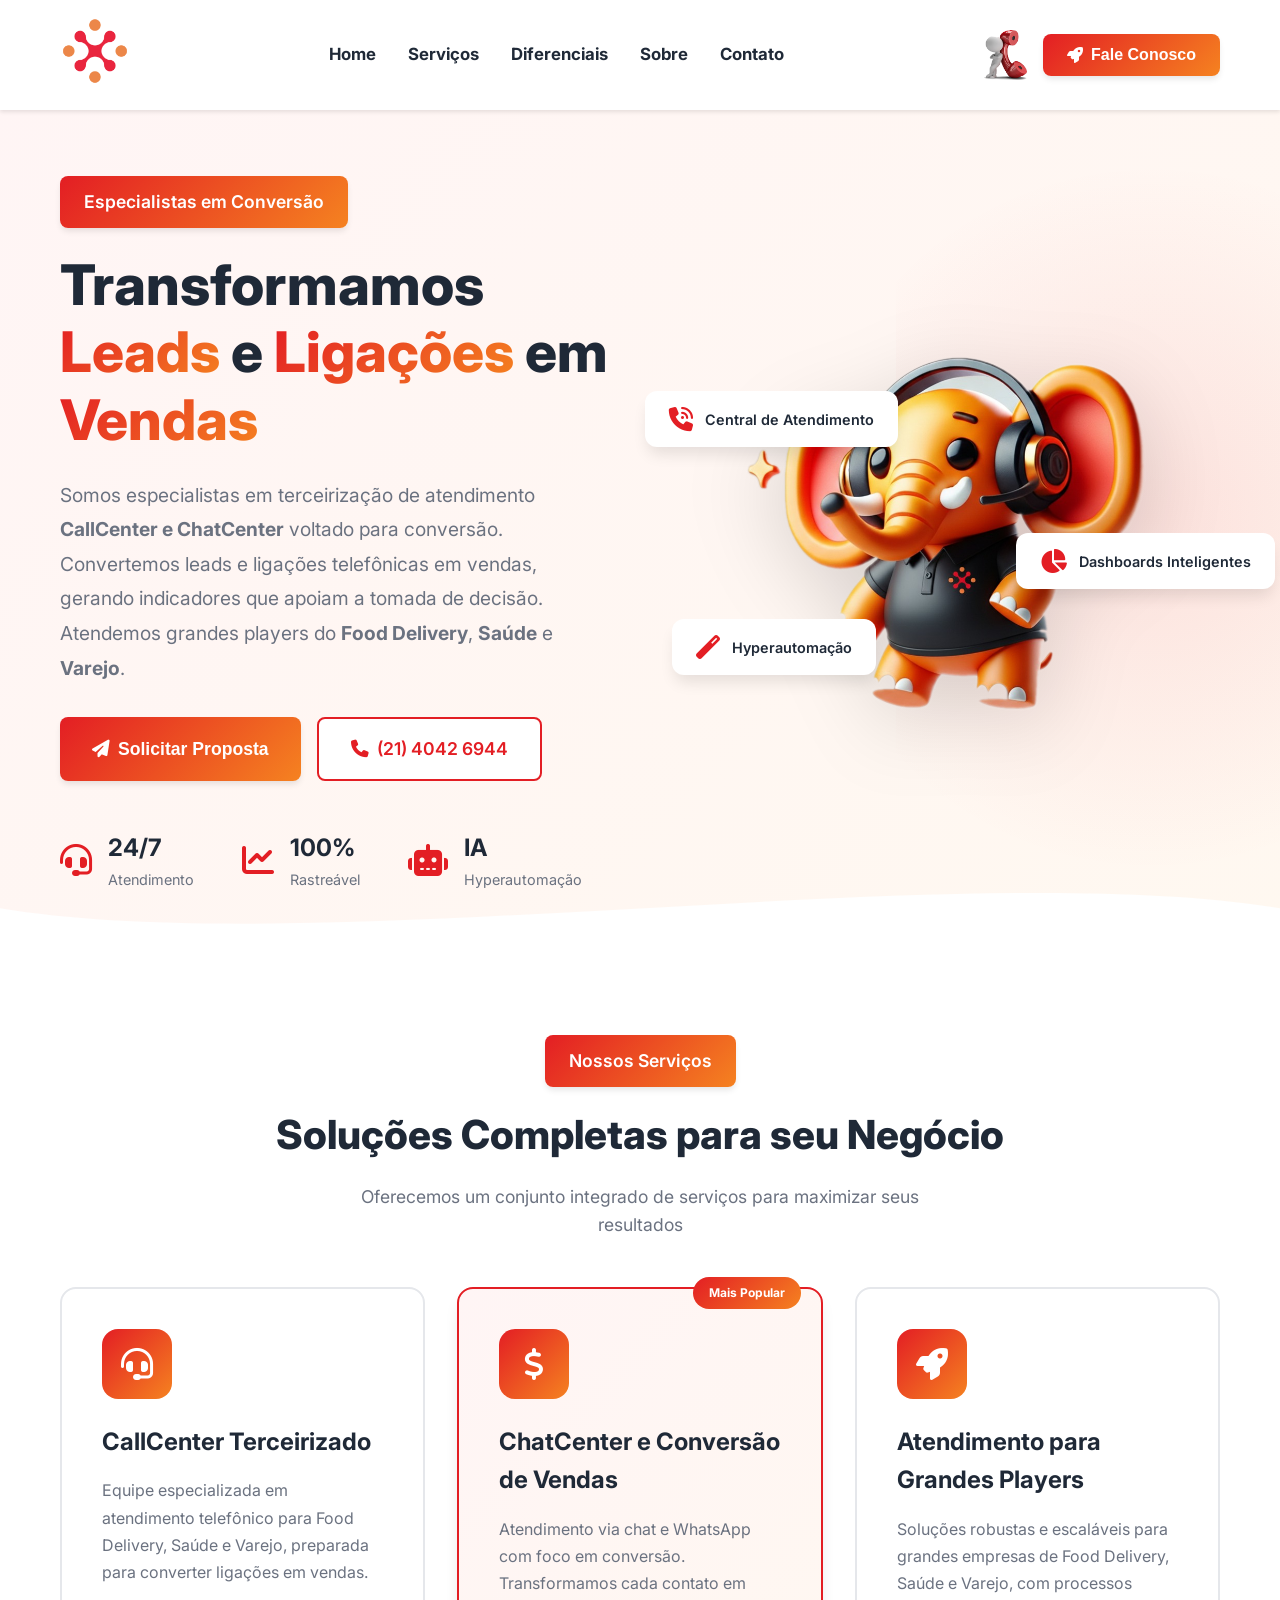
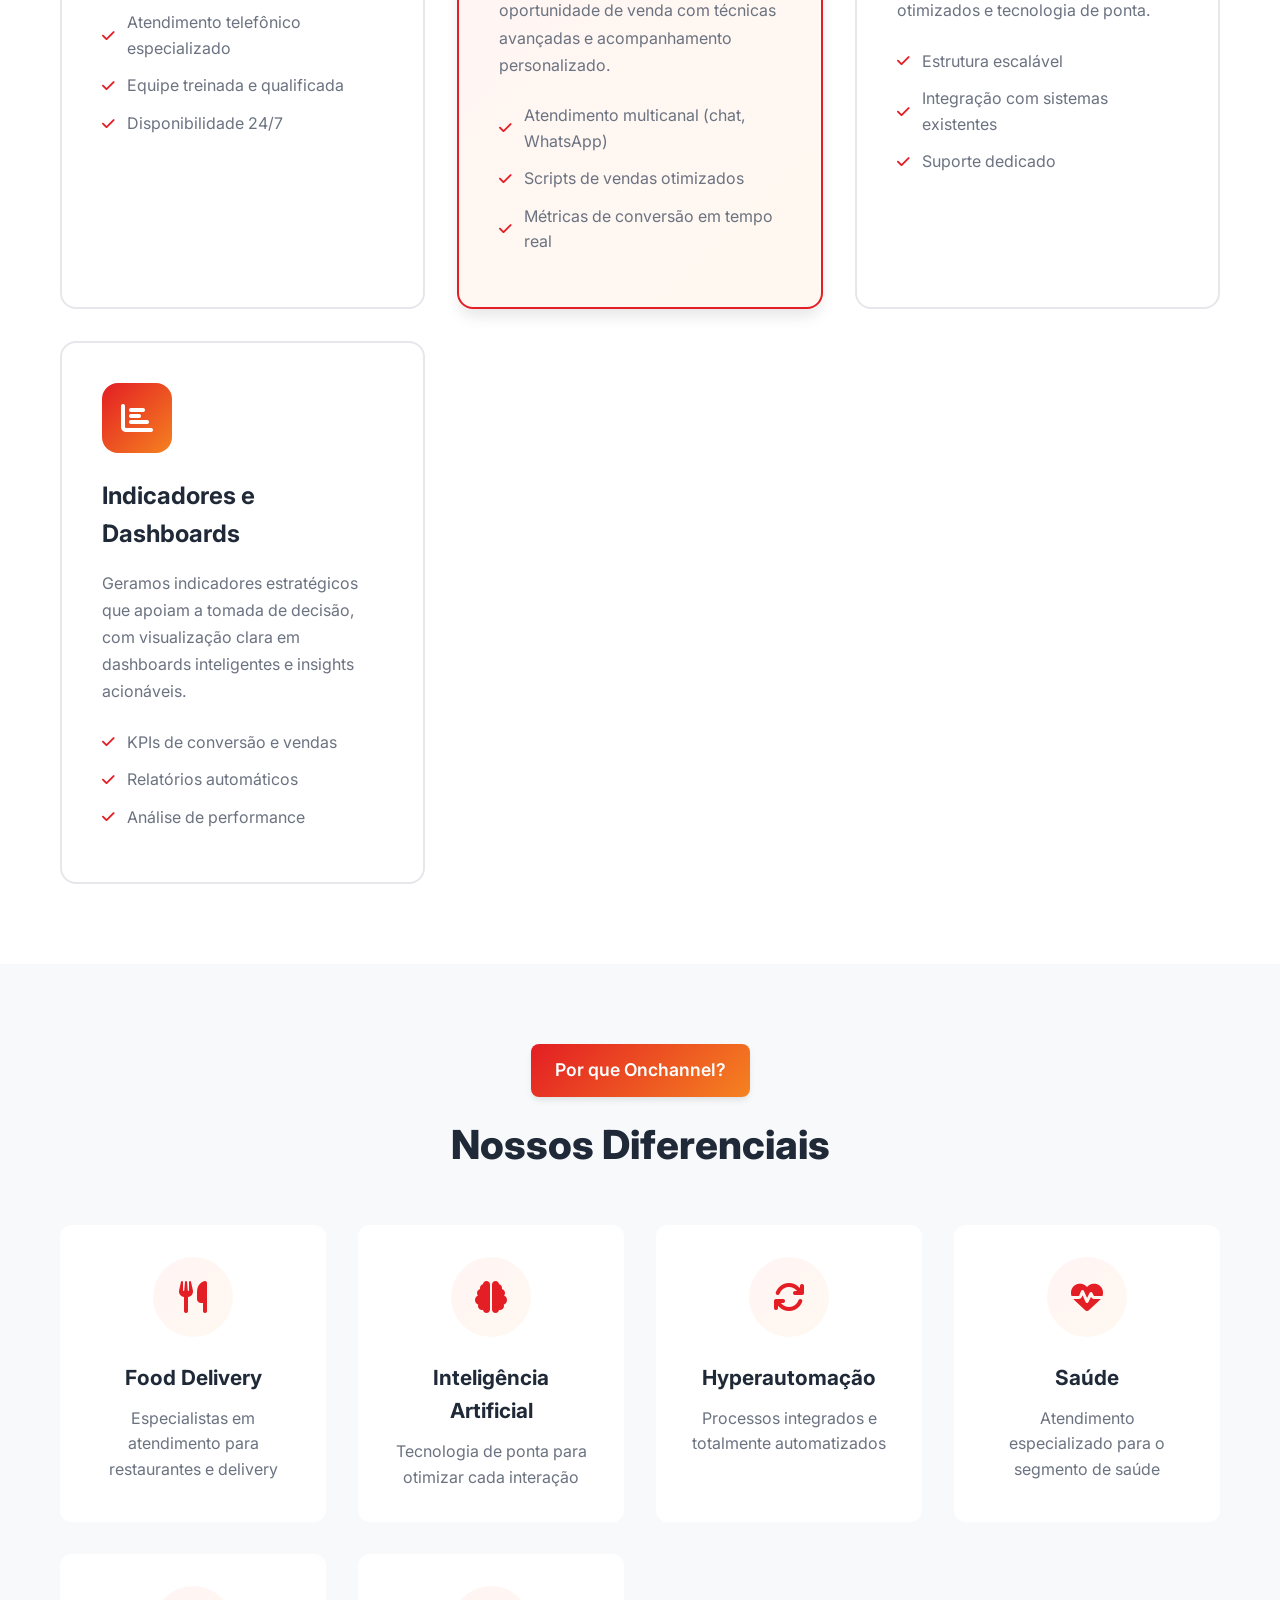
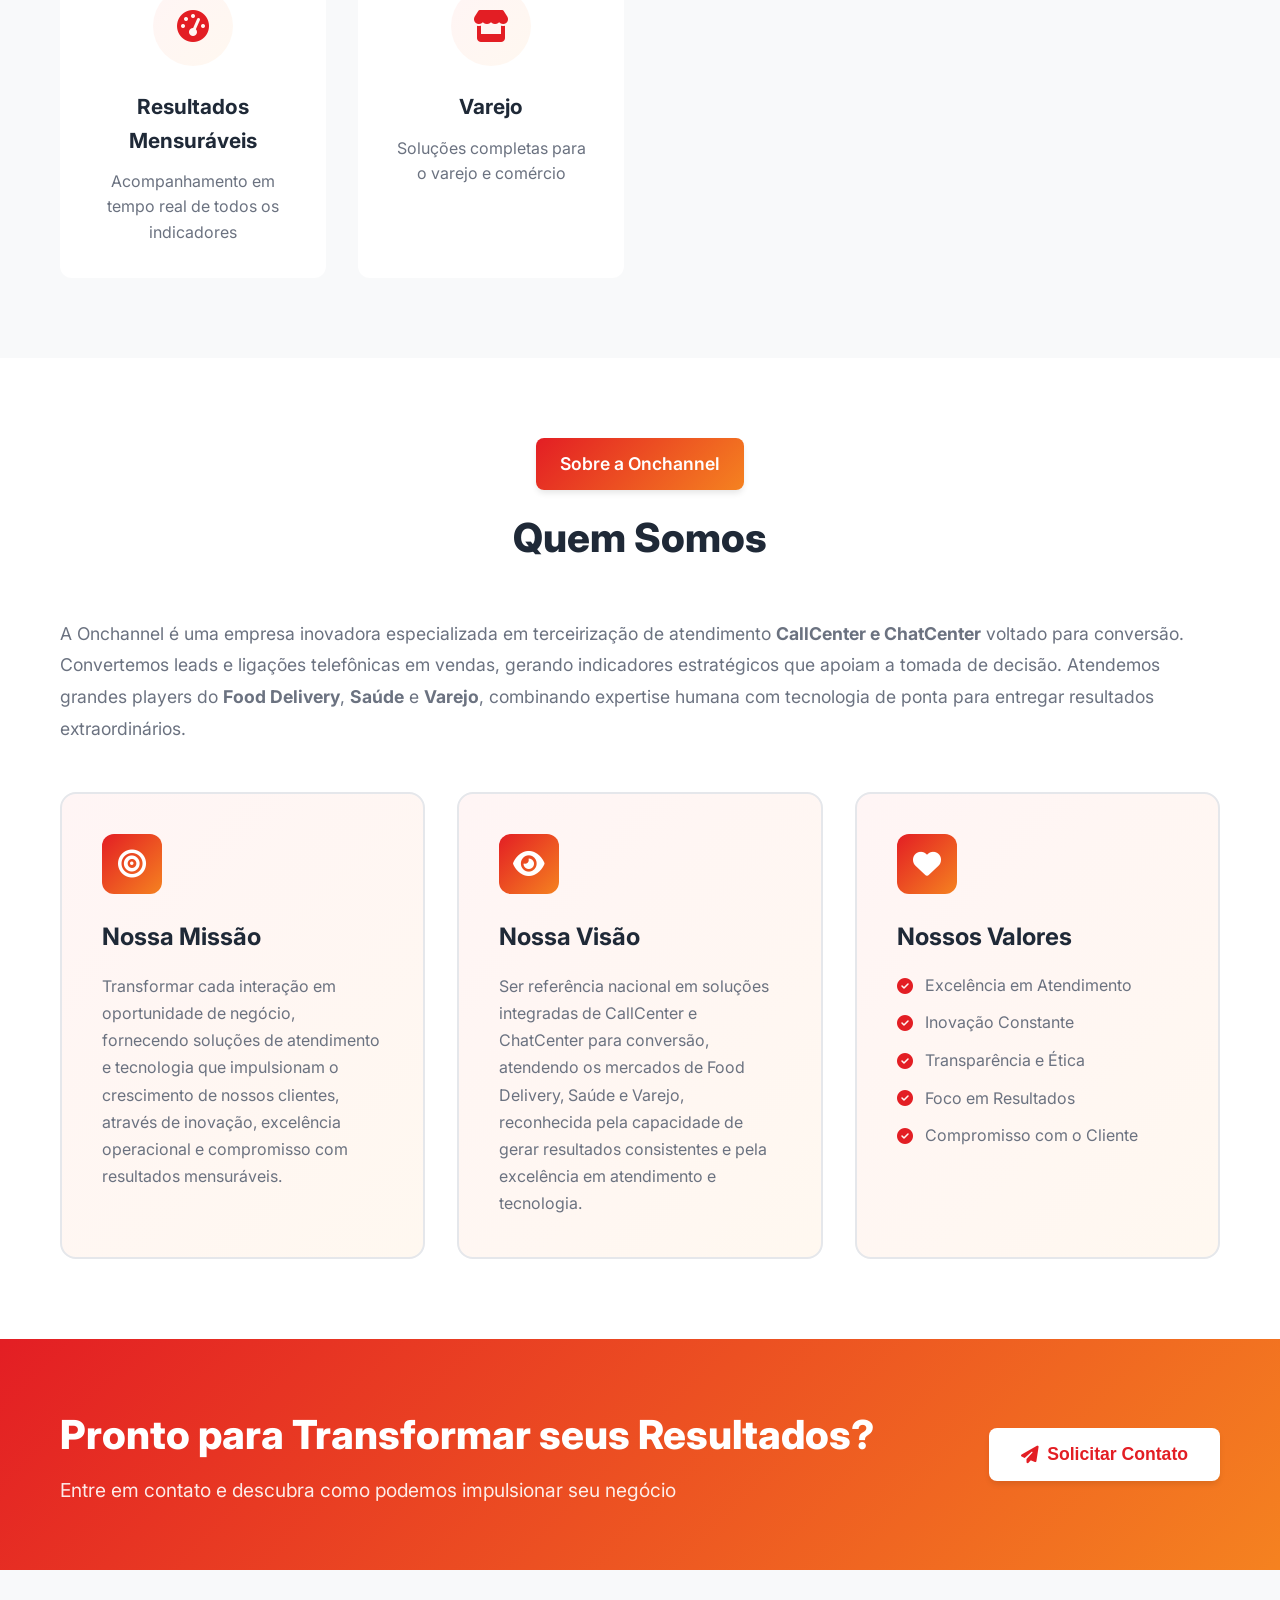
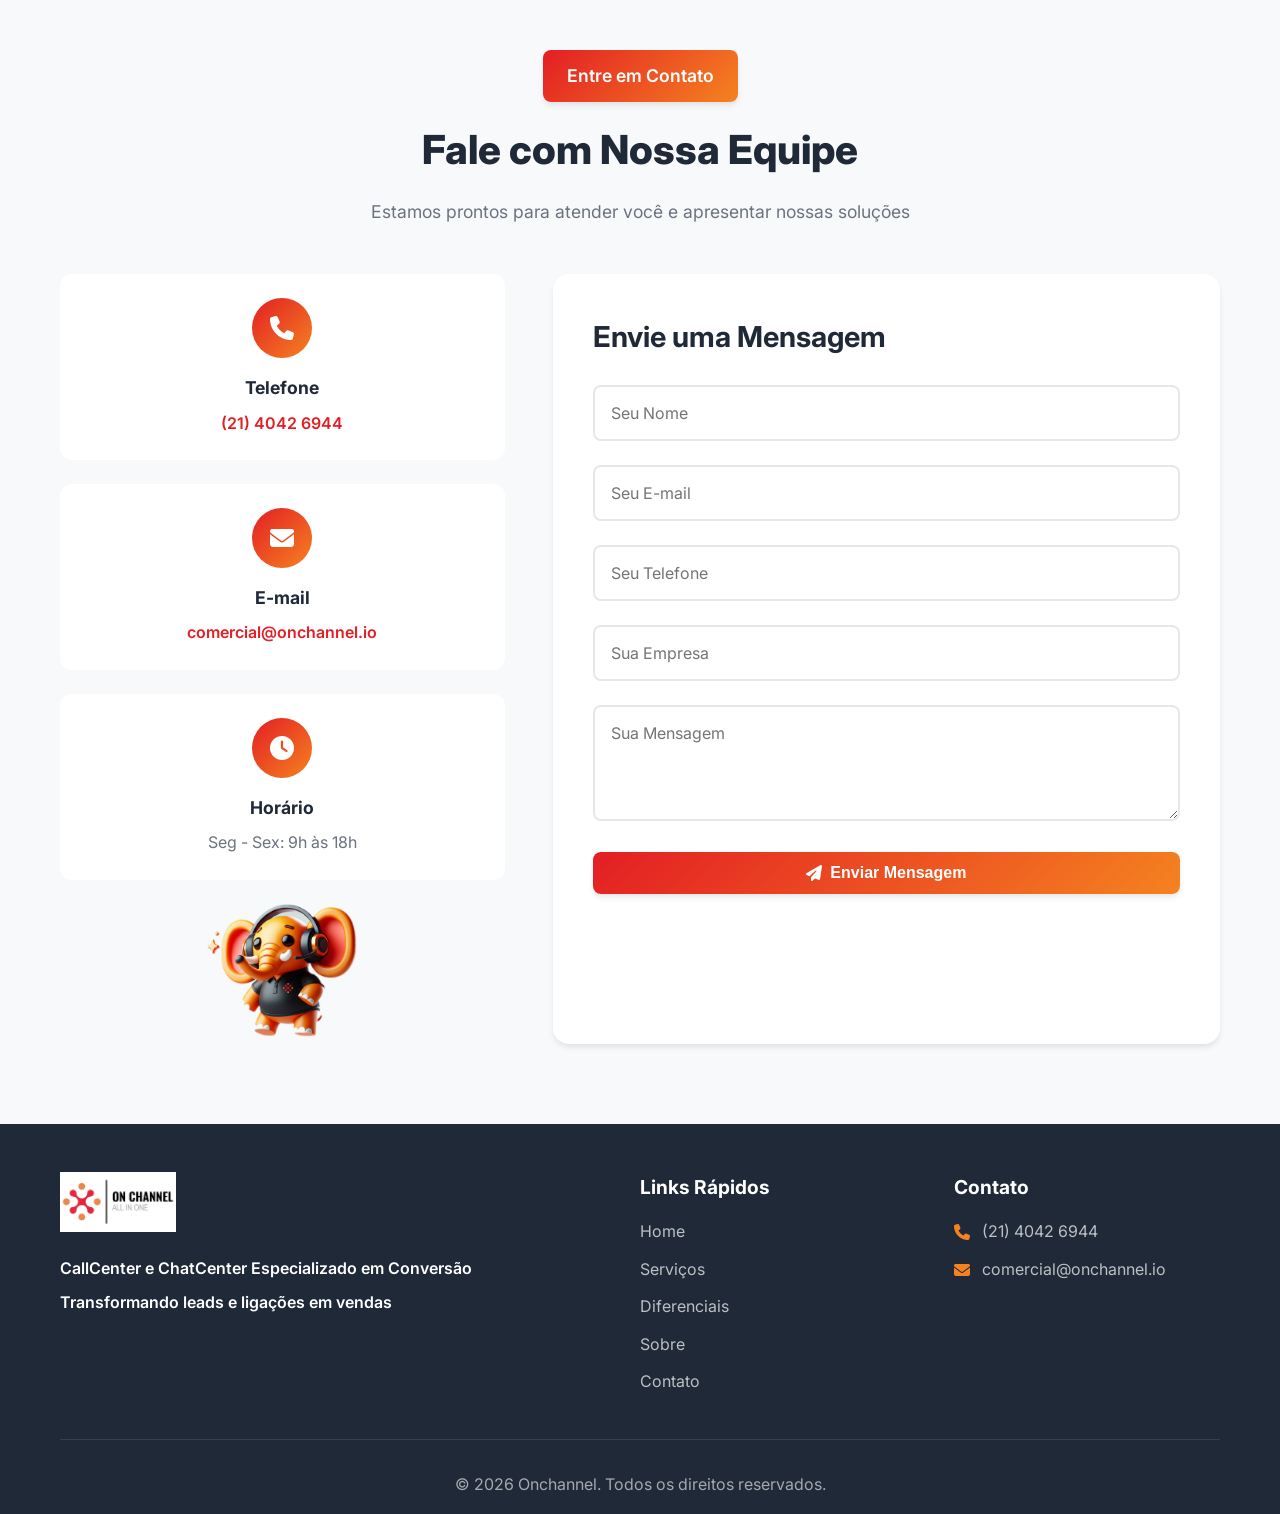
==== index.html @ 9bd3e004 "v2" ====
<!DOCTYPE html>
<html lang="pt-BR">
<head>
    <meta charset="UTF-8">
    <meta name="viewport" content="width=device-width, initial-scale=1.0">
    <meta name="description" content="Onchannel - Especialistas em CallCenter e ChatCenter para Conversão. Atendemos Food Delivery, Saúde e Varejo">
    <title>Onchannel | CallCenter e ChatCenter Especializado em Conversão</title>
    
    <!-- Google Fonts -->
    <link href="https://fonts.googleapis.com/css2?family=Inter:wght@300;400;600;700;800&display=swap" rel="stylesheet">
    
    <!-- Font Awesome -->
    <link rel="stylesheet" href="https://cdn.jsdelivr.net/npm/@fortawesome/fontawesome-free@6.4.0/css/all.min.css">
    
    <!-- CSS -->
    <link rel="stylesheet" href="css/style.css">
</head>
<body>
    <!-- Header -->
    <header class="header">
        <nav class="navbar">
            <div class="container">
                <div class="nav-wrapper">
                    <a href="#" class="logo">
                        <img src="images/logo-novo.png" alt="Onchannel Logo">
                    </a>
                    <ul class="nav-menu">
                        <li><a href="#home">Home</a></li>
                        <li><a href="#servicos">Serviços</a></li>
                        <li><a href="#diferenciais">Diferenciais</a></li>
                        <li><a href="#sobre">Sobre</a></li>
                        <li><a href="#contato">Contato</a></li>
                    </ul>
                    <div class="header-cta-wrapper">
                        <img src="images/telefone-icon.png" alt="Atendimento" class="telefone-icon">
                        <button class="btn-primary cta-btn" id="btnAbrirFormulario">
                            <i class="fas fa-rocket"></i> Fale Conosco
                        </button>
                    </div>
                    <div class="hamburger">
                        <span></span>
                        <span></span>
                        <span></span>
                    </div>
                </div>
            </div>
        </nav>
    </header>

    <!-- Hero Section -->
    <section id="home" class="hero">
        <div class="container">
            <div class="hero-content">
                <div class="hero-text">
                    <span class="badge">Especialistas em Conversão</span>
                    <h1 class="hero-title">
                        Transformamos <span class="highlight">Leads</span> e <span class="highlight">Ligações</span> em <span class="highlight">Vendas</span>
                    </h1>
                    <p class="hero-description">
                        Somos especialistas em terceirização de atendimento <strong>CallCenter e ChatCenter</strong> voltado para conversão. 
                        Convertemos leads e ligações telefônicas em vendas, gerando indicadores que apoiam a tomada de decisão. 
                        Atendemos grandes players do <strong>Food Delivery</strong>, <strong>Saúde</strong> e <strong>Varejo</strong>.
                    </p>
                    <div class="hero-buttons">
                        <button class="btn-primary btn-large" id="btnHeroFormulario">
                            <i class="fas fa-paper-plane"></i> Solicitar Proposta
                        </button>
                        <a href="tel:2140426944" class="btn-secondary btn-large">
                            <i class="fas fa-phone"></i> (21) 4042 6944
                        </a>
                    </div>
                    <div class="hero-stats">
                        <div class="stat-item">
                            <i class="fas fa-headset"></i>
                            <div>
                                <h3>24/7</h3>
                                <p>Atendimento</p>
                            </div>
                        </div>
                        <div class="stat-item">
                            <i class="fas fa-chart-line"></i>
                            <div>
                                <h3>100%</h3>
                                <p>Rastreável</p>
                            </div>
                        </div>
                        <div class="stat-item">
                            <i class="fas fa-robot"></i>
                            <div>
                                <h3>IA</h3>
                                <p>Hyperautomação</p>
                            </div>
                        </div>
                    </div>
                </div>
                <div class="hero-image">
                    <img src="images/mascote.png" alt="Mascote Onchannel" class="mascote">
                    <div class="float-card card-1">
                        <i class="fas fa-phone-volume"></i>
                        <p>Central de Atendimento</p>
                    </div>
                    <div class="float-card card-2">
                        <i class="fas fa-chart-pie"></i>
                        <p>Dashboards Inteligentes</p>
                    </div>
                    <div class="float-card card-3">
                        <i class="fas fa-magic"></i>
                        <p>Hyperautomação</p>
                    </div>
                </div>
            </div>
        </div>
        <div class="hero-wave"></div>
    </section>

    <!-- Serviços -->
    <section id="servicos" class="servicos">
        <div class="container">
            <div class="section-header">
                <span class="section-badge">Nossos Serviços</span>
                <h2 class="section-title">Soluções Completas para seu Negócio</h2>
                <p class="section-description">
                    Oferecemos um conjunto integrado de serviços para maximizar seus resultados
                </p>
            </div>
            <div class="servicos-grid">
                <div class="servico-card">
                    <div class="servico-icon">
                        <i class="fas fa-headset"></i>
                    </div>
                    <h3>CallCenter Terceirizado</h3>
                    <p>
                        Equipe especializada em atendimento telefônico para Food Delivery, Saúde e Varejo, 
                        preparada para converter ligações em vendas.
                    </p>
                    <ul class="servico-features">
                        <li><i class="fas fa-check"></i> Atendimento telefônico especializado</li>
                        <li><i class="fas fa-check"></i> Equipe treinada e qualificada</li>
                        <li><i class="fas fa-check"></i> Disponibilidade 24/7</li>
                    </ul>
                </div>

                <div class="servico-card featured">
                    <div class="featured-badge">Mais Popular</div>
                    <div class="servico-icon">
                        <i class="fas fa-dollar-sign"></i>
                    </div>
                    <h3>ChatCenter e Conversão de Vendas</h3>
                    <p>
                        Atendimento via chat e WhatsApp com foco em conversão. Transformamos cada contato 
                        em oportunidade de venda com técnicas avançadas e acompanhamento personalizado.
                    </p>
                    <ul class="servico-features">
                        <li><i class="fas fa-check"></i> Atendimento multicanal (chat, WhatsApp)</li>
                        <li><i class="fas fa-check"></i> Scripts de vendas otimizados</li>
                        <li><i class="fas fa-check"></i> Métricas de conversão em tempo real</li>
                    </ul>
                </div>

                <div class="servico-card">
                    <div class="servico-icon">
                        <i class="fas fa-rocket"></i>
                    </div>
                    <h3>Atendimento para Grandes Players</h3>
                    <p>
                        Soluções robustas e escaláveis para grandes empresas de Food Delivery, Saúde 
                        e Varejo, com processos otimizados e tecnologia de ponta.
                    </p>
                    <ul class="servico-features">
                        <li><i class="fas fa-check"></i> Estrutura escalável</li>
                        <li><i class="fas fa-check"></i> Integração com sistemas existentes</li>
                        <li><i class="fas fa-check"></i> Suporte dedicado</li>
                    </ul>
                </div>

                <div class="servico-card">
                    <div class="servico-icon">
                        <i class="fas fa-chart-bar"></i>
                    </div>
                    <h3>Indicadores e Dashboards</h3>
                    <p>
                        Geramos indicadores estratégicos que apoiam a tomada de decisão, com 
                        visualização clara em dashboards inteligentes e insights acionáveis.
                    </p>
                    <ul class="servico-features">
                        <li><i class="fas fa-check"></i> KPIs de conversão e vendas</li>
                        <li><i class="fas fa-check"></i> Relatórios automáticos</li>
                        <li><i class="fas fa-check"></i> Análise de performance</li>
                    </ul>
                </div>
            </div>
        </div>
    </section>

    <!-- Diferenciais -->
    <section id="diferenciais" class="diferenciais">
        <div class="container">
            <div class="section-header">
                <span class="section-badge">Por que Onchannel?</span>
                <h2 class="section-title">Nossos Diferenciais</h2>
            </div>
            <div class="diferenciais-grid">
                <div class="diferencial-item">
                    <div class="diferencial-icon">
                        <i class="fas fa-utensils"></i>
                    </div>
                    <h3>Food Delivery</h3>
                    <p>Especialistas em atendimento para restaurantes e delivery</p>
                </div>
                <div class="diferencial-item">
                    <div class="diferencial-icon">
                        <i class="fas fa-brain"></i>
                    </div>
                    <h3>Inteligência Artificial</h3>
                    <p>Tecnologia de ponta para otimizar cada interação</p>
                </div>
                <div class="diferencial-item">
                    <div class="diferencial-icon">
                        <i class="fas fa-sync"></i>
                    </div>
                    <h3>Hyperautomação</h3>
                    <p>Processos integrados e totalmente automatizados</p>
                </div>
                <div class="diferencial-item">
                    <div class="diferencial-icon">
                        <i class="fas fa-heartbeat"></i>
                    </div>
                    <h3>Saúde</h3>
                    <p>Atendimento especializado para o segmento de saúde</p>
                </div>
                <div class="diferencial-item">
                    <div class="diferencial-icon">
                        <i class="fas fa-tachometer-alt"></i>
                    </div>
                    <h3>Resultados Mensuráveis</h3>
                    <p>Acompanhamento em tempo real de todos os indicadores</p>
                </div>
                <div class="diferencial-item">
                    <div class="diferencial-icon">
                        <i class="fas fa-store"></i>
                    </div>
                    <h3>Varejo</h3>
                    <p>Soluções completas para o varejo e comércio</p>
                </div>
            </div>
        </div>
    </section>

    <!-- Sobre - Missão e Visão -->
    <section id="sobre" class="sobre">
        <div class="container">
            <div class="sobre-content">
                <div class="sobre-text">
                    <div class="section-header">
                        <span class="section-badge">Sobre a Onchannel</span>
                        <h2 class="section-title">Quem Somos</h2>
                    </div>
                    <p class="sobre-description">
                        A Onchannel é uma empresa inovadora especializada em terceirização de atendimento 
                        <strong>CallCenter e ChatCenter</strong> voltado para conversão. Convertemos leads e 
                        ligações telefônicas em vendas, gerando indicadores estratégicos que apoiam a tomada 
                        de decisão. Atendemos grandes players do <strong>Food Delivery</strong>, <strong>Saúde</strong> 
                        e <strong>Varejo</strong>, combinando expertise humana com tecnologia de ponta para entregar 
                        resultados extraordinários.
                    </p>
                    
                    <div class="missao-visao">
                        <div class="mv-card">
                            <div class="mv-icon">
                                <i class="fas fa-bullseye"></i>
                            </div>
                            <h3>Nossa Missão</h3>
                            <p>
                                Transformar cada interação em oportunidade de negócio, fornecendo soluções 
                                de atendimento e tecnologia que impulsionam o crescimento de nossos clientes, 
                                através de inovação, excelência operacional e compromisso com resultados 
                                mensuráveis.
                            </p>
                        </div>
                        
                        <div class="mv-card">
                            <div class="mv-icon">
                                <i class="fas fa-eye"></i>
                            </div>
                            <h3>Nossa Visão</h3>
                            <p>
                                Ser referência nacional em soluções integradas de CallCenter e ChatCenter para 
                                conversão, atendendo os mercados de Food Delivery, Saúde e Varejo, reconhecida 
                                pela capacidade de gerar resultados consistentes e pela excelência em atendimento 
                                e tecnologia.
                            </p>
                        </div>
                        
                        <div class="mv-card">
                            <div class="mv-icon">
                                <i class="fas fa-heart"></i>
                            </div>
                            <h3>Nossos Valores</h3>
                            <ul class="valores-list">
                                <li><i class="fas fa-check-circle"></i> Excelência em Atendimento</li>
                                <li><i class="fas fa-check-circle"></i> Inovação Constante</li>
                                <li><i class="fas fa-check-circle"></i> Transparência e Ética</li>
                                <li><i class="fas fa-check-circle"></i> Foco em Resultados</li>
                                <li><i class="fas fa-check-circle"></i> Compromisso com o Cliente</li>
                            </ul>
                        </div>
                    </div>
                </div>
            </div>
        </div>
    </section>

    <!-- CTA Section -->
    <section class="cta-section">
        <div class="container">
            <div class="cta-content">
                <div class="cta-text">
                    <h2>Pronto para Transformar seus Resultados?</h2>
                    <p>Entre em contato e descubra como podemos impulsionar seu negócio</p>
                </div>
                <button class="btn-primary btn-large" id="btnCtaFormulario">
                    <i class="fas fa-paper-plane"></i> Solicitar Contato
                </button>
            </div>
        </div>
    </section>

    <!-- Contato -->
    <section id="contato" class="contato">
        <div class="container">
            <div class="section-header">
                <span class="section-badge">Entre em Contato</span>
                <h2 class="section-title">Fale com Nossa Equipe</h2>
                <p class="section-description">
                    Estamos prontos para atender você e apresentar nossas soluções
                </p>
            </div>
            <div class="contato-grid">
                <div class="contato-info">
                    <div class="contato-card">
                        <div class="contato-icon">
                            <i class="fas fa-phone"></i>
                        </div>
                        <h3>Telefone</h3>
                        <a href="tel:2140426944">(21) 4042 6944</a>
                    </div>
                    
                    <div class="contato-card">
                        <div class="contato-icon">
                            <i class="fas fa-envelope"></i>
                        </div>
                        <h3>E-mail</h3>
                        <a href="mailto:comercial@onchannel.io">comercial@onchannel.io</a>
                    </div>
                    
                    <div class="contato-card">
                        <div class="contato-icon">
                            <i class="fas fa-clock"></i>
                        </div>
                        <h3>Horário</h3>
                        <p>Seg - Sex: 9h às 18h</p>
                    </div>
                    
                    <div class="mascote-contato">
                        <img src="images/mascote.png" alt="Mascote Onchannel">
                    </div>
                </div>
                
                <div class="contato-form-wrapper">
                    <h3>Envie uma Mensagem</h3>
                    <form class="contato-form" id="contatoForm">
                        <div class="form-group">
                            <input type="text" name="nome" placeholder="Seu Nome" required>
                        </div>
                        <div class="form-group">
                            <input type="email" name="email" placeholder="Seu E-mail" required>
                        </div>
                        <div class="form-group">
                            <input type="tel" name="telefone" placeholder="Seu Telefone" required>
                        </div>
                        <div class="form-group">
                            <input type="text" name="empresa" placeholder="Sua Empresa">
                        </div>
                        <div class="form-group">
                            <textarea name="mensagem" placeholder="Sua Mensagem" rows="4" required></textarea>
                        </div>
                        <button type="submit" class="btn-primary btn-block">
                            <i class="fas fa-paper-plane"></i> Enviar Mensagem
                        </button>
                    </form>
                </div>
            </div>
        </div>
    </section>

    <!-- Footer -->
    <footer class="footer">
        <div class="container">
            <div class="footer-content">
                <div class="footer-logo">
                    <img src="images/logo-footer.png" alt="Onchannel Logo">
                    <p class="footer-slogan">CallCenter e ChatCenter Especializado em Conversão</p>
                    <p class="footer-slogan">Transformando leads e ligações em vendas</p>
                </div>
                <div class="footer-links">
                    <h4>Links Rápidos</h4>
                    <ul>
                        <li><a href="#home">Home</a></li>
                        <li><a href="#servicos">Serviços</a></li>
                        <li><a href="#diferenciais">Diferenciais</a></li>
                        <li><a href="#sobre">Sobre</a></li>
                        <li><a href="#contato">Contato</a></li>
                    </ul>
                </div>
                <div class="footer-contato">
                    <h4>Contato</h4>
                    <ul>
                        <li><i class="fas fa-phone"></i> (21) 4042 6944</li>
                        <li><i class="fas fa-envelope"></i> comercial@onchannel.io</li>
                    </ul>
                </div>
            </div>
            <div class="footer-bottom">
                <p>&copy; 2026 Onchannel. Todos os direitos reservados.</p>
            </div>
        </div>
    </footer>

    <!-- Modal Formulário Pop-up -->
    <div class="modal-overlay" id="modalFormulario">
        <div class="modal-content">
            <button class="modal-close" id="btnFecharModal">
                <i class="fas fa-times"></i>
            </button>
            <div class="modal-header">
                <img src="images/mascote.png" alt="Mascote Onchannel" class="modal-mascote">
                <h2>Vamos Conversar?</h2>
                <p>Preencha o formulário e nossa equipe entrará em contato em breve!</p>
            </div>
            <form class="modal-form" id="modalFormSubmit">
                <div class="form-group">
                    <input type="text" name="nome" placeholder="Seu Nome *" required>
                </div>
                <div class="form-group">
                    <input type="email" name="email" placeholder="Seu E-mail *" required>
                </div>
                <div class="form-group">
                    <input type="tel" name="telefone" placeholder="Seu Telefone *" required>
                </div>
                <div class="form-group">
                    <input type="text" name="empresa" placeholder="Nome da Empresa">
                </div>
                <div class="form-group">
                    <select name="interesse" required>
                        <option value="">Selecione seu interesse *</option>
                        <option value="Central de Atendimento">Central de Atendimento</option>
                        <option value="Conversão de Vendas">Conversão de Vendas</option>
                        <option value="Desenvolvimento de Aplicações">Desenvolvimento de Aplicações</option>
                        <option value="Dashboards Inteligentes">Dashboards Inteligentes</option>
                        <option value="Outros">Outros</option>
                    </select>
                </div>
                <div class="form-group">
                    <textarea name="mensagem" placeholder="Conte-nos mais sobre sua necessidade" rows="3"></textarea>
                </div>
                <button type="submit" class="btn-primary btn-block btn-large">
                    <i class="fas fa-paper-plane"></i> Enviar Solicitação
                </button>
            </form>
        </div>
    </div>

    <!-- JavaScript -->
    <script src="js/main.js"></script>
    
    <!-- Chatwoot Chat ao Vivo -->
    <script>
      window.chatwootSettings = {"position":"right","type":"standard","launcherTitle":""};
      (function(d,t) {
        var BASE_URL="https://onchat.tangerinefood.com.br";
        var g=d.createElement(t),s=d.getElementsByTagName(t)[0];
        g.src=BASE_URL+"/packs/js/sdk.js";
        g.async = true;
        s.parentNode.insertBefore(g,s);
        g.onload=function(){
          window.chatwootSDK.run({
            websiteToken: 'ifGyc49Z1Ha3pQj2d4Zcojuq',
            baseUrl: BASE_URL
          })
        }
      })(document,"script");
    </script>
</body>
</html>
---- css/style.css ----
/* ===================================
   RESET E VARIÁVEIS
   =================================== */
* {
    margin: 0;
    padding: 0;
    box-sizing: border-box;
}

:root {
    /* Cores baseadas no logo */
    --primary-color: #E31E24;
    --primary-dark: #B91821;
    --primary-light: #FF3940;
    --secondary-color: #F58220;
    --secondary-dark: #D66E1A;
    --secondary-light: #FFA04D;
    
    /* Cores neutras */
    --white: #FFFFFF;
    --bg-light: #F8F9FA;
    --bg-gray: #F3F4F6;
    --text-dark: #1F2937;
    --text-gray: #6B7280;
    --text-light: #9CA3AF;
    --border-color: #E5E7EB;
    
    /* Sombras */
    --shadow-sm: 0 1px 2px 0 rgba(0, 0, 0, 0.05);
    --shadow-md: 0 4px 6px -1px rgba(0, 0, 0, 0.1);
    --shadow-lg: 0 10px 15px -3px rgba(0, 0, 0, 0.1);
    --shadow-xl: 0 20px 25px -5px rgba(0, 0, 0, 0.1);
    
    /* Transições */
    --transition: all 0.3s ease;
    
    /* Fonte */
    --font-primary: 'Inter', sans-serif;
}

body {
    font-family: var(--font-primary);
    color: var(--text-dark);
    line-height: 1.6;
    overflow-x: hidden;
}

.container {
    max-width: 1200px;
    margin: 0 auto;
    padding: 0 20px;
}

/* ===================================
   HEADER E NAVEGAÇÃO
   =================================== */
.header {
    position: fixed;
    top: 0;
    left: 0;
    right: 0;
    background: var(--white);
    box-shadow: var(--shadow-md);
    z-index: 1000;
    transition: var(--transition);
}

.navbar {
    padding: 1rem 0;
}

.nav-wrapper {
    display: flex;
    justify-content: space-between;
    align-items: center;
    gap: 2rem;
}

.logo img {
    height: 70px;
    width: auto;
    transition: var(--transition);
}

.logo img:hover {
    transform: scale(1.05);
}

.nav-menu {
    display: flex;
    list-style: none;
    gap: 2rem;
    align-items: center;
}

.nav-menu a {
    text-decoration: none;
    color: var(--text-dark);
    font-weight: 700;
    font-size: 1.05rem;
    transition: var(--transition);
    position: relative;
}

.nav-menu a::after {
    content: '';
    position: absolute;
    bottom: -5px;
    left: 0;
    width: 0;
    height: 2px;
    background: var(--primary-color);
    transition: var(--transition);
}

.nav-menu a:hover {
    color: var(--primary-color);
}

.nav-menu a:hover::after {
    width: 100%;
}

.header-cta-wrapper {
    display: flex;
    align-items: center;
    gap: 1rem;
}

.telefone-icon {
    height: 50px;
    width: auto;
    animation: float 3s ease-in-out infinite;
}

.hamburger {
    display: none;
    flex-direction: column;
    cursor: pointer;
    gap: 4px;
}

.hamburger span {
    width: 25px;
    height: 3px;
    background: var(--primary-color);
    border-radius: 2px;
    transition: var(--transition);
}

/* ===================================
   BOTÕES
   =================================== */
.btn-primary,
.btn-secondary {
    padding: 0.75rem 1.5rem;
    border: none;
    border-radius: 8px;
    font-weight: 600;
    font-size: 1rem;
    cursor: pointer;
    transition: var(--transition);
    display: inline-flex;
    align-items: center;
    gap: 0.5rem;
    text-decoration: none;
}

.btn-primary {
    background: linear-gradient(135deg, var(--primary-color) 0%, var(--secondary-color) 100%);
    color: var(--white);
    box-shadow: var(--shadow-md);
}

.btn-primary:hover {
    transform: translateY(-2px);
    box-shadow: var(--shadow-lg);
}

.btn-secondary {
    background: var(--white);
    color: var(--primary-color);
    border: 2px solid var(--primary-color);
}

.btn-secondary:hover {
    background: var(--primary-color);
    color: var(--white);
}

.btn-large {
    padding: 1rem 2rem;
    font-size: 1.1rem;
}

.btn-block {
    width: 100%;
    justify-content: center;
}

/* ===================================
   HERO SECTION
   =================================== */
.hero {
    margin-top: 80px;
    padding: 6rem 0 4rem;
    background: linear-gradient(135deg, #FFF5F5 0%, #FFF8F0 100%);
    position: relative;
    overflow: hidden;
}

.hero::before {
    content: '';
    position: absolute;
    top: 0;
    right: -10%;
    width: 40%;
    height: 100%;
    background: radial-gradient(circle, rgba(227, 30, 36, 0.1) 0%, transparent 70%);
}

.hero-content {
    display: grid;
    grid-template-columns: 1fr 1fr;
    gap: 4rem;
    align-items: center;
}

.badge {
    display: inline-block;
    background: linear-gradient(135deg, var(--primary-color) 0%, var(--secondary-color) 100%);
    color: var(--white);
    padding: 0.75rem 1.5rem;
    border-radius: 8px;
    font-size: 1.1rem;
    font-weight: 600;
    margin-bottom: 1.5rem;
    box-shadow: var(--shadow-md);
    transition: var(--transition);
}

.badge:hover {
    transform: translateY(-2px);
    box-shadow: var(--shadow-lg);
}

.hero-title {
    font-size: 3.5rem;
    font-weight: 800;
    line-height: 1.2;
    margin-bottom: 1.5rem;
    color: var(--text-dark);
}

.highlight {
    background: linear-gradient(135deg, var(--primary-color) 0%, var(--secondary-color) 100%);
    -webkit-background-clip: text;
    -webkit-text-fill-color: transparent;
    background-clip: text;
}

.hero-description {
    font-size: 1.2rem;
    color: var(--text-gray);
    margin-bottom: 2rem;
    line-height: 1.8;
}

.hero-buttons {
    display: flex;
    gap: 1rem;
    margin-bottom: 3rem;
}

.hero-stats {
    display: flex;
    gap: 3rem;
}

.stat-item {
    display: flex;
    gap: 1rem;
    align-items: center;
}

.stat-item i {
    font-size: 2rem;
    color: var(--primary-color);
}

.stat-item h3 {
    font-size: 1.5rem;
    font-weight: 700;
    color: var(--text-dark);
}

.stat-item p {
    font-size: 0.9rem;
    color: var(--text-gray);
}

.hero-image {
    position: relative;
    display: flex;
    justify-content: center;
    align-items: center;
}

.mascote {
    width: 100%;
    max-width: 400px;
    animation: float 3s ease-in-out infinite;
    filter: drop-shadow(0 20px 40px rgba(0, 0, 0, 0.15));
}

@keyframes float {
    0%, 100% { transform: translateY(0); }
    50% { transform: translateY(-20px); }
}

.float-card {
    position: absolute;
    background: var(--white);
    padding: 1rem 1.5rem;
    border-radius: 12px;
    box-shadow: var(--shadow-lg);
    display: flex;
    align-items: center;
    gap: 0.75rem;
    animation: float 4s ease-in-out infinite;
}

.float-card i {
    font-size: 1.5rem;
    color: var(--primary-color);
}

.float-card p {
    font-weight: 600;
    color: var(--text-dark);
    font-size: 0.9rem;
}

.card-1 {
    top: 10%;
    left: -5%;
    animation-delay: 0s;
}

.card-2 {
    top: 50%;
    right: -10%;
    animation-delay: 1s;
}

.card-3 {
    bottom: 10%;
    left: 0;
    animation-delay: 2s;
}

.hero-wave {
    position: absolute;
    bottom: 0;
    left: 0;
    width: 100%;
    height: 100px;
    background: url('data:image/svg+xml,<svg xmlns="http://www.w3.org/2000/svg" viewBox="0 0 1200 120"><path d="M0,50 C300,100 900,0 1200,50 L1200,120 L0,120 Z" fill="white"/></svg>');
    background-size: cover;
}

/* ===================================
   SEÇÕES GERAIS
   =================================== */
section {
    padding: 5rem 0;
}

.section-header {
    text-align: center;
    margin-bottom: 3rem;
}

.section-badge {
    display: inline-block;
    background: linear-gradient(135deg, var(--primary-color) 0%, var(--secondary-color) 100%);
    color: var(--white);
    padding: 0.75rem 1.5rem;
    border-radius: 8px;
    font-size: 1.1rem;
    font-weight: 600;
    margin-bottom: 1rem;
    box-shadow: var(--shadow-md);
    transition: var(--transition);
}

.section-badge:hover {
    transform: translateY(-2px);
    box-shadow: var(--shadow-lg);
}

.section-title {
    font-size: 2.5rem;
    font-weight: 800;
    color: var(--text-dark);
    margin-bottom: 1rem;
}

.section-description {
    font-size: 1.1rem;
    color: var(--text-gray);
    max-width: 600px;
    margin: 0 auto;
}

/* ===================================
   SERVIÇOS
   =================================== */
.servicos {
    background: var(--white);
}

.servicos-grid {
    display: grid;
    grid-template-columns: repeat(auto-fit, minmax(280px, 1fr));
    gap: 2rem;
    justify-items: center;
}

.servico-card {
    background: var(--white);
    padding: 2.5rem;
    width: 100%;
    max-width: 400px;
    border-radius: 16px;
    border: 2px solid var(--border-color);
    transition: var(--transition);
    position: relative;
}

.servico-card:hover {
    border-color: var(--primary-color);
    transform: translateY(-5px);
    box-shadow: var(--shadow-xl);
}

.servico-card.featured {
    border-color: var(--primary-color);
    box-shadow: var(--shadow-lg);
    background: linear-gradient(135deg, #FFF5F5 0%, #FFF8F0 100%);
}

.featured-badge {
    position: absolute;
    top: -12px;
    right: 20px;
    background: linear-gradient(135deg, var(--primary-color) 0%, var(--secondary-color) 100%);
    color: var(--white);
    padding: 0.4rem 1rem;
    border-radius: 20px;
    font-size: 0.75rem;
    font-weight: 700;
}

.servico-icon {
    width: 70px;
    height: 70px;
    background: linear-gradient(135deg, var(--primary-color) 0%, var(--secondary-color) 100%);
    border-radius: 16px;
    display: flex;
    align-items: center;
    justify-content: center;
    margin-bottom: 1.5rem;
}

.servico-icon i {
    font-size: 2rem;
    color: var(--white);
}

.servico-card h3 {
    font-size: 1.5rem;
    font-weight: 700;
    color: var(--text-dark);
    margin-bottom: 1rem;
}

.servico-card > p {
    color: var(--text-gray);
    margin-bottom: 1.5rem;
    line-height: 1.7;
}

.servico-features {
    list-style: none;
}

.servico-features li {
    display: flex;
    align-items: center;
    gap: 0.75rem;
    margin-bottom: 0.75rem;
    color: var(--text-gray);
}

.servico-features i {
    color: var(--primary-color);
    font-size: 0.9rem;
}

/* ===================================
   DIFERENCIAIS
   =================================== */
.diferenciais {
    background: var(--bg-light);
}

.diferenciais-grid {
    display: grid;
    grid-template-columns: repeat(auto-fit, minmax(250px, 1fr));
    gap: 2rem;
    justify-items: center;
}

.diferencial-item {
    text-align: center;
    padding: 2rem;
    width: 100%;
    max-width: 350px;
    background: var(--white);
    border-radius: 12px;
    transition: var(--transition);
}

.diferencial-item:hover {
    transform: translateY(-5px);
    box-shadow: var(--shadow-lg);
}

.diferencial-icon {
    width: 80px;
    height: 80px;
    background: linear-gradient(135deg, #FFF5F5 0%, #FFF8F0 100%);
    border-radius: 50%;
    display: flex;
    align-items: center;
    justify-content: center;
    margin: 0 auto 1.5rem;
}

.diferencial-icon i {
    font-size: 2rem;
    color: var(--primary-color);
}

.diferencial-item h3 {
    font-size: 1.3rem;
    font-weight: 700;
    color: var(--text-dark);
    margin-bottom: 0.75rem;
}

.diferencial-item p {
    color: var(--text-gray);
}

/* ===================================
   SOBRE - MISSÃO E VISÃO
   =================================== */
.sobre {
    background: var(--white);
}

.sobre-description {
    font-size: 1.1rem;
    color: var(--text-gray);
    line-height: 1.8;
    margin-bottom: 3rem;
}

.missao-visao {
    display: grid;
    grid-template-columns: repeat(auto-fit, minmax(300px, 1fr));
    gap: 2rem;
    margin-top: 3rem;
}

.mv-card {
    background: linear-gradient(135deg, #FFF5F5 0%, #FFF8F0 100%);
    padding: 2.5rem;
    border-radius: 16px;
    border: 2px solid var(--border-color);
    transition: var(--transition);
}

.mv-card:hover {
    transform: translateY(-5px);
    box-shadow: var(--shadow-lg);
    border-color: var(--primary-color);
}

.mv-icon {
    width: 60px;
    height: 60px;
    background: linear-gradient(135deg, var(--primary-color) 0%, var(--secondary-color) 100%);
    border-radius: 12px;
    display: flex;
    align-items: center;
    justify-content: center;
    margin-bottom: 1.5rem;
}

.mv-icon i {
    font-size: 1.75rem;
    color: var(--white);
}

.mv-card h3 {
    font-size: 1.5rem;
    font-weight: 700;
    color: var(--text-dark);
    margin-bottom: 1rem;
}

.mv-card p {
    color: var(--text-gray);
    line-height: 1.7;
}

.valores-list {
    list-style: none;
}

.valores-list li {
    display: flex;
    align-items: center;
    gap: 0.75rem;
    margin-bottom: 0.75rem;
    color: var(--text-gray);
}

.valores-list i {
    color: var(--primary-color);
}

/* ===================================
   CTA SECTION
   =================================== */
.cta-section {
    background: linear-gradient(135deg, var(--primary-color) 0%, var(--secondary-color) 100%);
    padding: 4rem 0;
}

.cta-content {
    display: flex;
    justify-content: space-between;
    align-items: center;
    gap: 2rem;
}

.cta-text h2 {
    font-size: 2.5rem;
    font-weight: 800;
    color: var(--white);
    margin-bottom: 0.5rem;
}

.cta-text p {
    font-size: 1.2rem;
    color: rgba(255, 255, 255, 0.9);
}

.cta-section .btn-primary {
    background: var(--white);
    color: var(--primary-color);
}

.cta-section .btn-primary:hover {
    transform: translateY(-2px);
    box-shadow: 0 10px 25px rgba(0, 0, 0, 0.2);
}

/* ===================================
   CONTATO
   =================================== */
.contato {
    background: var(--bg-light);
}

.contato-grid {
    display: grid;
    grid-template-columns: 1fr 1.5fr;
    gap: 3rem;
}

.contato-info {
    display: flex;
    flex-direction: column;
    gap: 1.5rem;
}

.contato-card {
    background: var(--white);
    padding: 1.5rem;
    border-radius: 12px;
    text-align: center;
    transition: var(--transition);
}

.contato-card:hover {
    transform: translateY(-3px);
    box-shadow: var(--shadow-md);
}

.contato-icon {
    width: 60px;
    height: 60px;
    background: linear-gradient(135deg, var(--primary-color) 0%, var(--secondary-color) 100%);
    border-radius: 50%;
    display: flex;
    align-items: center;
    justify-content: center;
    margin: 0 auto 1rem;
}

.contato-icon i {
    font-size: 1.5rem;
    color: var(--white);
}

.contato-card h3 {
    font-size: 1.1rem;
    font-weight: 700;
    color: var(--text-dark);
    margin-bottom: 0.5rem;
}

.contato-card a {
    color: var(--primary-color);
    text-decoration: none;
    font-weight: 600;
    transition: var(--transition);
}

.contato-card a:hover {
    color: var(--primary-dark);
}

.contato-card p {
    color: var(--text-gray);
}

.mascote-contato {
    text-align: center;
    margin-top: auto;
}

.mascote-contato img {
    width: 150px;
    animation: float 3s ease-in-out infinite;
}

.contato-form-wrapper {
    background: var(--white);
    padding: 2.5rem;
    border-radius: 16px;
    box-shadow: var(--shadow-md);
}

.contato-form-wrapper h3 {
    font-size: 1.8rem;
    font-weight: 700;
    color: var(--text-dark);
    margin-bottom: 1.5rem;
}

.contato-form .form-group {
    margin-bottom: 1.5rem;
}

.contato-form input,
.contato-form textarea,
.contato-form select {
    width: 100%;
    padding: 1rem;
    border: 2px solid var(--border-color);
    border-radius: 8px;
    font-size: 1rem;
    font-family: var(--font-primary);
    transition: var(--transition);
}

.contato-form input:focus,
.contato-form textarea:focus,
.contato-form select:focus {
    outline: none;
    border-color: var(--primary-color);
}

.contato-form textarea {
    resize: vertical;
}

/* ===================================
   FOOTER
   =================================== */
.footer {
    background: var(--text-dark);
    color: var(--white);
    padding: 3rem 0 1rem;
}

.footer-content {
    display: grid;
    grid-template-columns: 2fr 1fr 1fr;
    gap: 3rem;
    margin-bottom: 2rem;
}

.footer-logo img {
    height: 60px;
    margin-bottom: 1rem;
}

.footer-logo p {
    color: rgba(255, 255, 255, 0.7);
    margin-bottom: 0.5rem;
}

.footer-slogan {
    font-weight: 600;
    color: var(--white) !important;
}

.footer h4 {
    font-size: 1.2rem;
    margin-bottom: 1rem;
    color: var(--white);
}

.footer ul {
    list-style: none;
}

.footer ul li {
    margin-bottom: 0.75rem;
}

.footer ul a {
    color: rgba(255, 255, 255, 0.7);
    text-decoration: none;
    transition: var(--transition);
}

.footer ul a:hover {
    color: var(--white);
}

.footer-contato ul li {
    display: flex;
    align-items: center;
    gap: 0.75rem;
    color: rgba(255, 255, 255, 0.7);
}

.footer-contato i {
    color: var(--secondary-color);
}

.footer-bottom {
    text-align: center;
    padding-top: 2rem;
    border-top: 1px solid rgba(255, 255, 255, 0.1);
}

.footer-bottom p {
    color: rgba(255, 255, 255, 0.6);
}

/* ===================================
   MODAL POP-UP
   =================================== */
.modal-overlay {
    position: fixed;
    top: 0;
    left: 0;
    width: 100%;
    height: 100%;
    background: rgba(0, 0, 0, 0.7);
    display: flex;
    justify-content: center;
    align-items: center;
    z-index: 9999;
    opacity: 0;
    visibility: hidden;
    transition: var(--transition);
    backdrop-filter: blur(5px);
}

.modal-overlay.active {
    opacity: 1;
    visibility: visible;
}

.modal-content {
    background: var(--white);
    border-radius: 20px;
    max-width: 500px;
    width: 90%;
    max-height: 90vh;
    overflow-y: auto;
    position: relative;
    transform: scale(0.9);
    transition: var(--transition);
    box-shadow: 0 25px 50px rgba(0, 0, 0, 0.3);
}

.modal-overlay.active .modal-content {
    transform: scale(1);
}

.modal-close {
    position: absolute;
    top: 1rem;
    right: 1rem;
    width: 40px;
    height: 40px;
    border: none;
    background: var(--bg-gray);
    border-radius: 50%;
    cursor: pointer;
    transition: var(--transition);
    display: flex;
    align-items: center;
    justify-content: center;
    z-index: 1;
}

.modal-close:hover {
    background: var(--primary-color);
    color: var(--white);
    transform: rotate(90deg);
}

.modal-header {
    text-align: center;
    padding: 2rem 2rem 1rem;
    background: linear-gradient(135deg, #FFF5F5 0%, #FFF8F0 100%);
}

.modal-mascote {
    width: 100px;
    margin-bottom: 1rem;
    animation: float 3s ease-in-out infinite;
}

.modal-header h2 {
    font-size: 2rem;
    font-weight: 800;
    color: var(--text-dark);
    margin-bottom: 0.5rem;
}

.modal-header p {
    color: var(--text-gray);
    font-size: 1rem;
}

.modal-form {
    padding: 2rem;
}

.modal-form .form-group {
    margin-bottom: 1.5rem;
}

.modal-form input,
.modal-form textarea,
.modal-form select {
    width: 100%;
    padding: 1rem;
    border: 2px solid var(--border-color);
    border-radius: 8px;
    font-size: 1rem;
    font-family: var(--font-primary);
    transition: var(--transition);
}

.modal-form input:focus,
.modal-form textarea:focus,
.modal-form select:focus {
    outline: none;
    border-color: var(--primary-color);
}

.modal-form textarea {
    resize: vertical;
}

/* ===================================
   RESPONSIVO
   =================================== */
@media (max-width: 768px) {
    .nav-menu {
        position: fixed;
        top: 80px;
        left: -100%;
        width: 100%;
        height: calc(100vh - 80px);
        background: var(--white);
        flex-direction: column;
        padding: 2rem;
        box-shadow: var(--shadow-lg);
        transition: var(--transition);
        gap: 1rem;
    }
    
    .nav-menu.active {
        left: 0;
    }
    
    .hamburger {
        display: flex;
    }
    
    .header-cta-wrapper {
        display: none;
    }
    
    .cta-btn {
        display: none;
    }
    
    .hero {
        padding: 4rem 0 2rem;
    }
    
    .hero-content {
        grid-template-columns: 1fr;
        gap: 2rem;
    }
    
    .hero-title {
        font-size: 2.5rem;
    }
    
    .hero-description {
        font-size: 1rem;
    }
    
    .hero-buttons {
        flex-direction: column;
    }
    
    .hero-stats {
        flex-direction: column;
        gap: 1.5rem;
    }
    
    .hero-image {
        order: -1;
    }
    
    .float-card {
        display: none;
    }
    
    .section-title {
        font-size: 2rem;
    }
    
    .servicos-grid {
        grid-template-columns: 1fr;
    }
    
    .diferenciais-grid {
        grid-template-columns: 1fr;
    }
    
    .missao-visao {
        grid-template-columns: 1fr;
    }
    
    .cta-content {
        flex-direction: column;
        text-align: center;
    }
    
    .cta-text h2 {
        font-size: 1.8rem;
    }
    
    .contato-grid {
        grid-template-columns: 1fr;
    }
    
    .footer-content {
        grid-template-columns: 1fr;
        gap: 2rem;
    }
}

@media (max-width: 480px) {
    .hero-title {
        font-size: 2rem;
    }
    
    .btn-large {
        padding: 0.875rem 1.5rem;
        font-size: 1rem;
    }
}
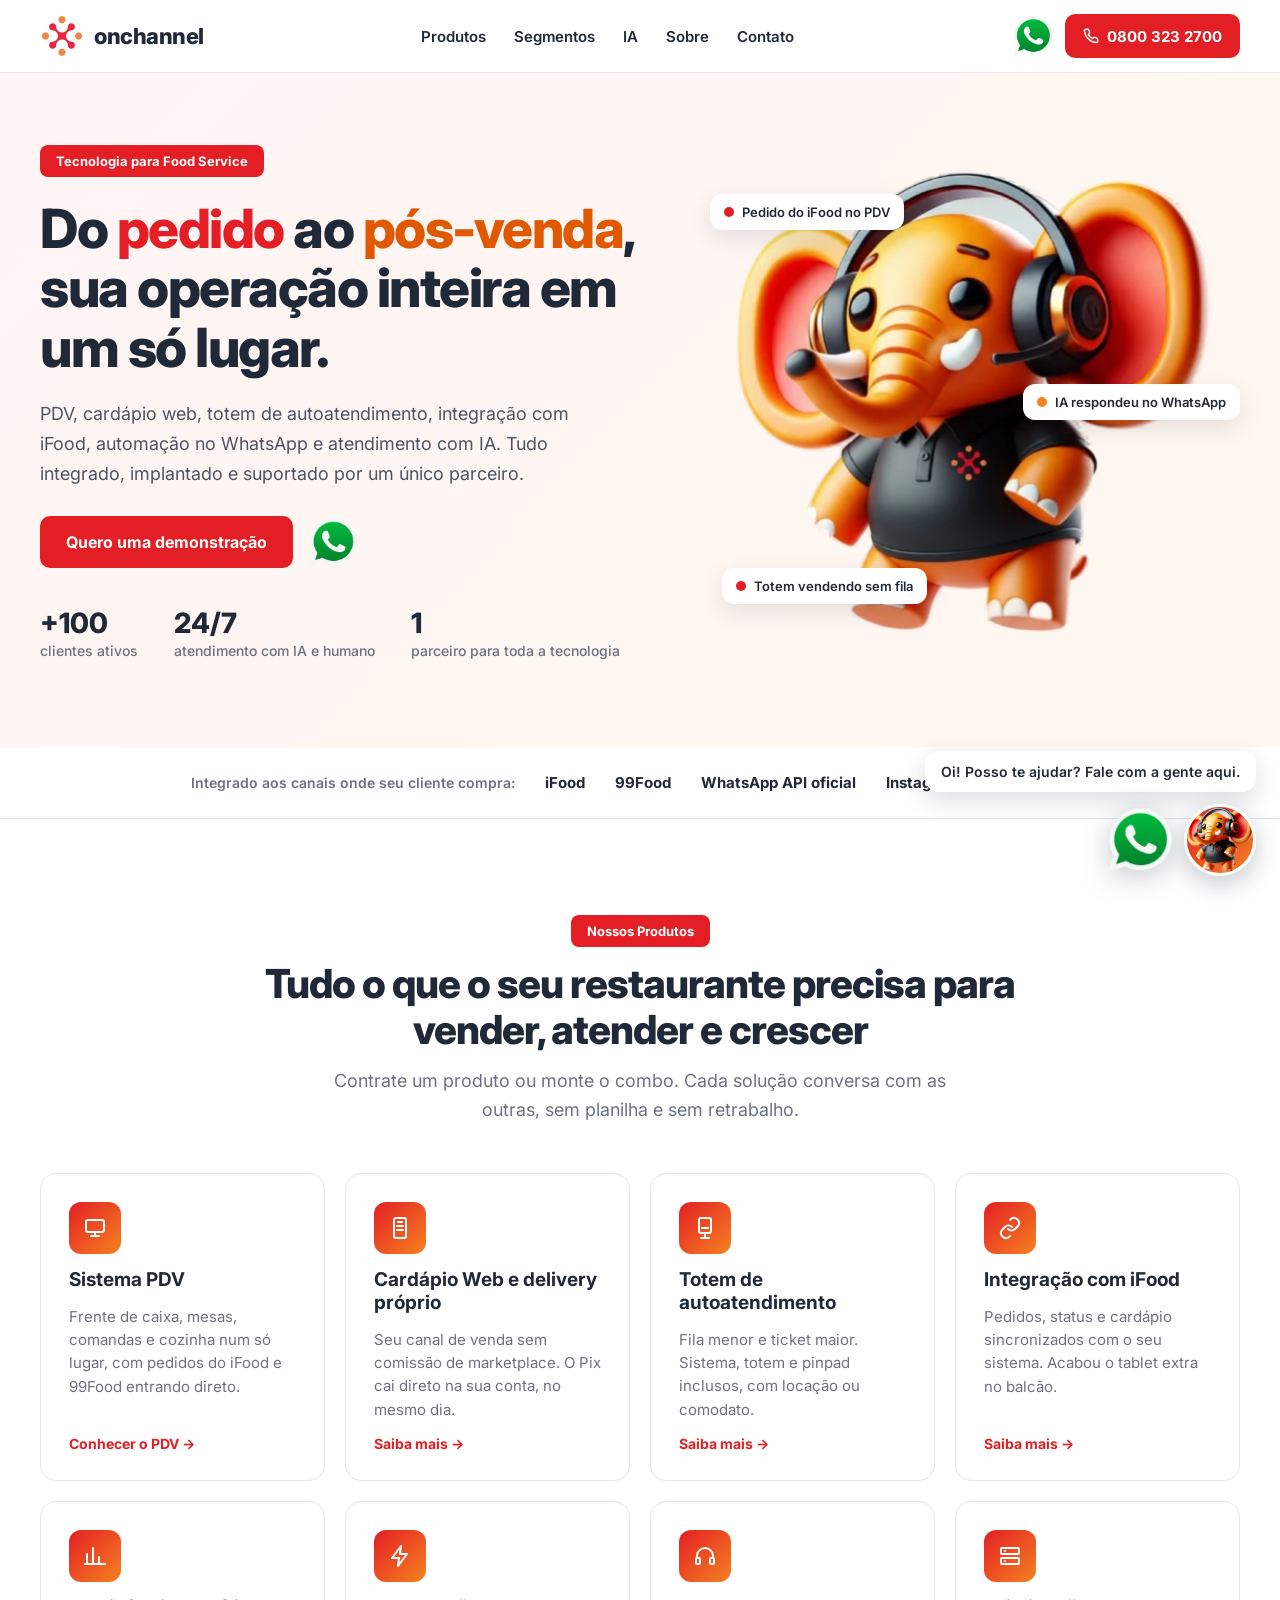
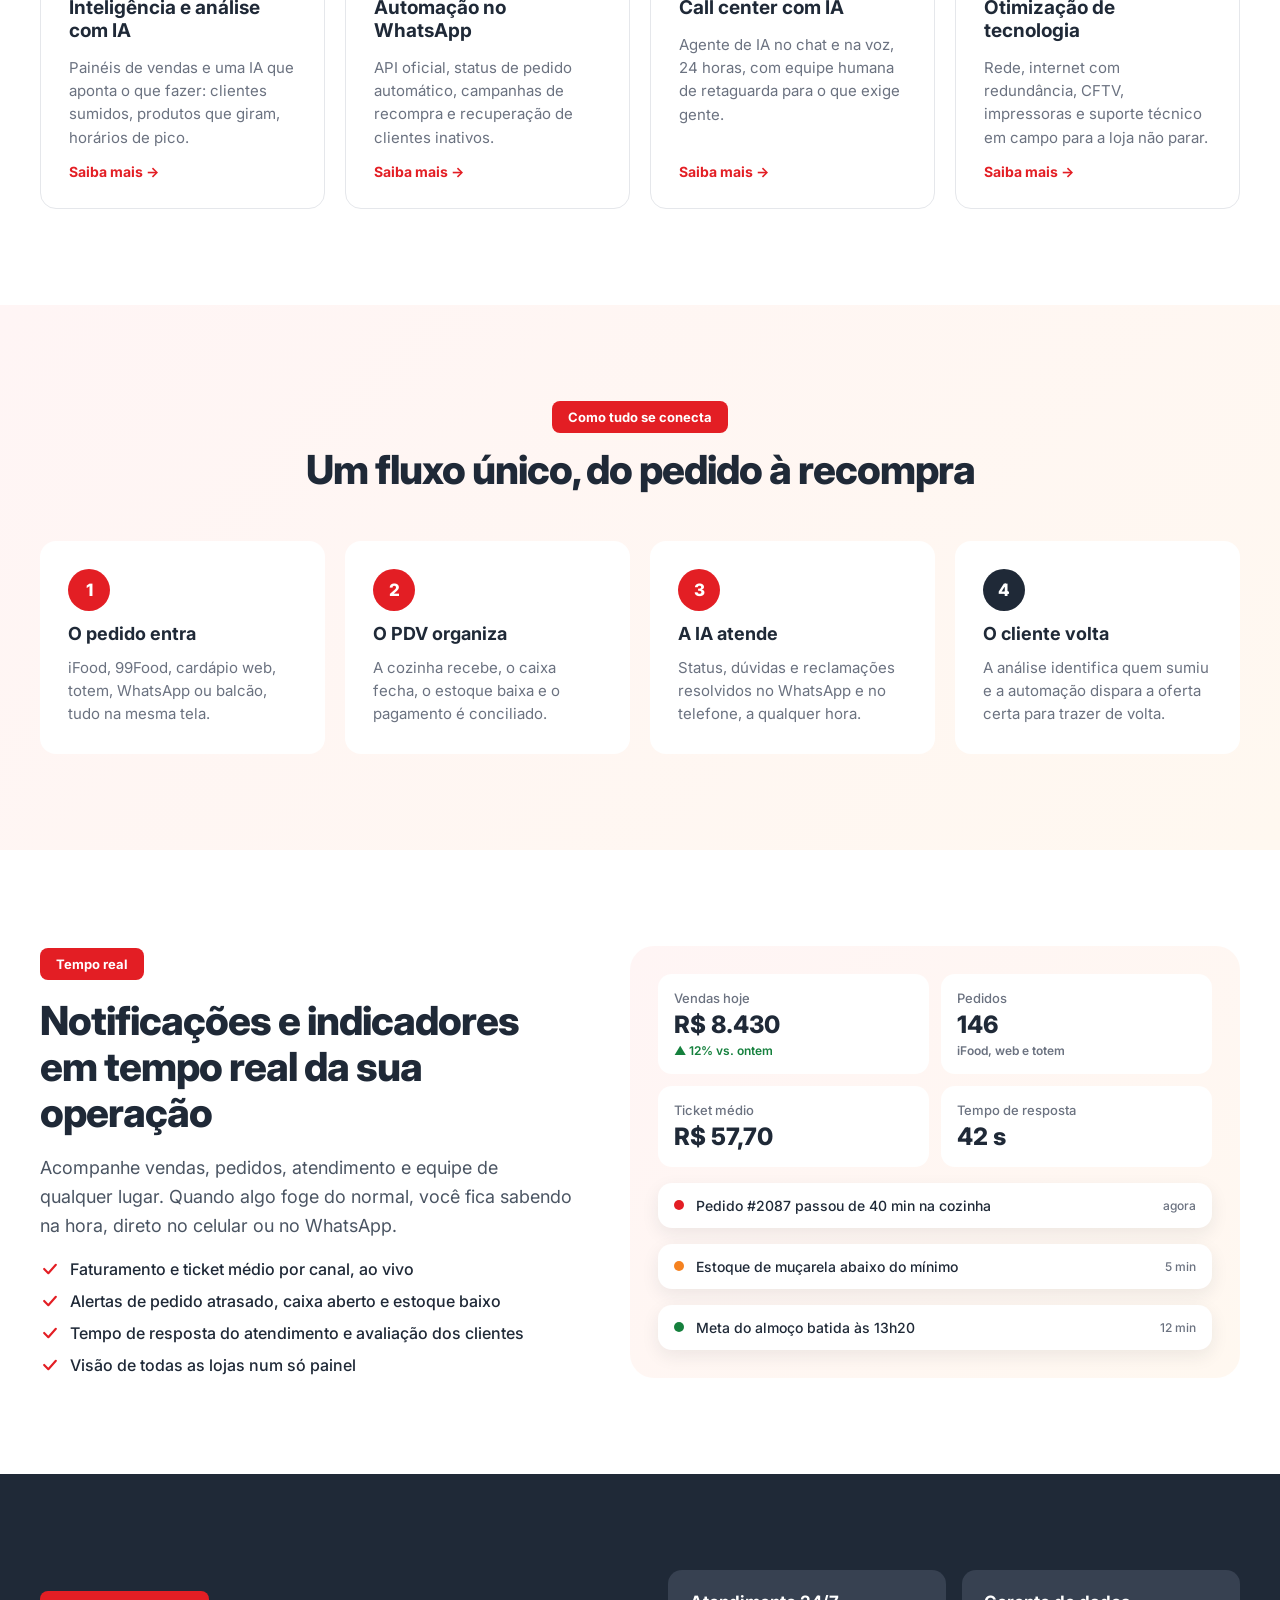
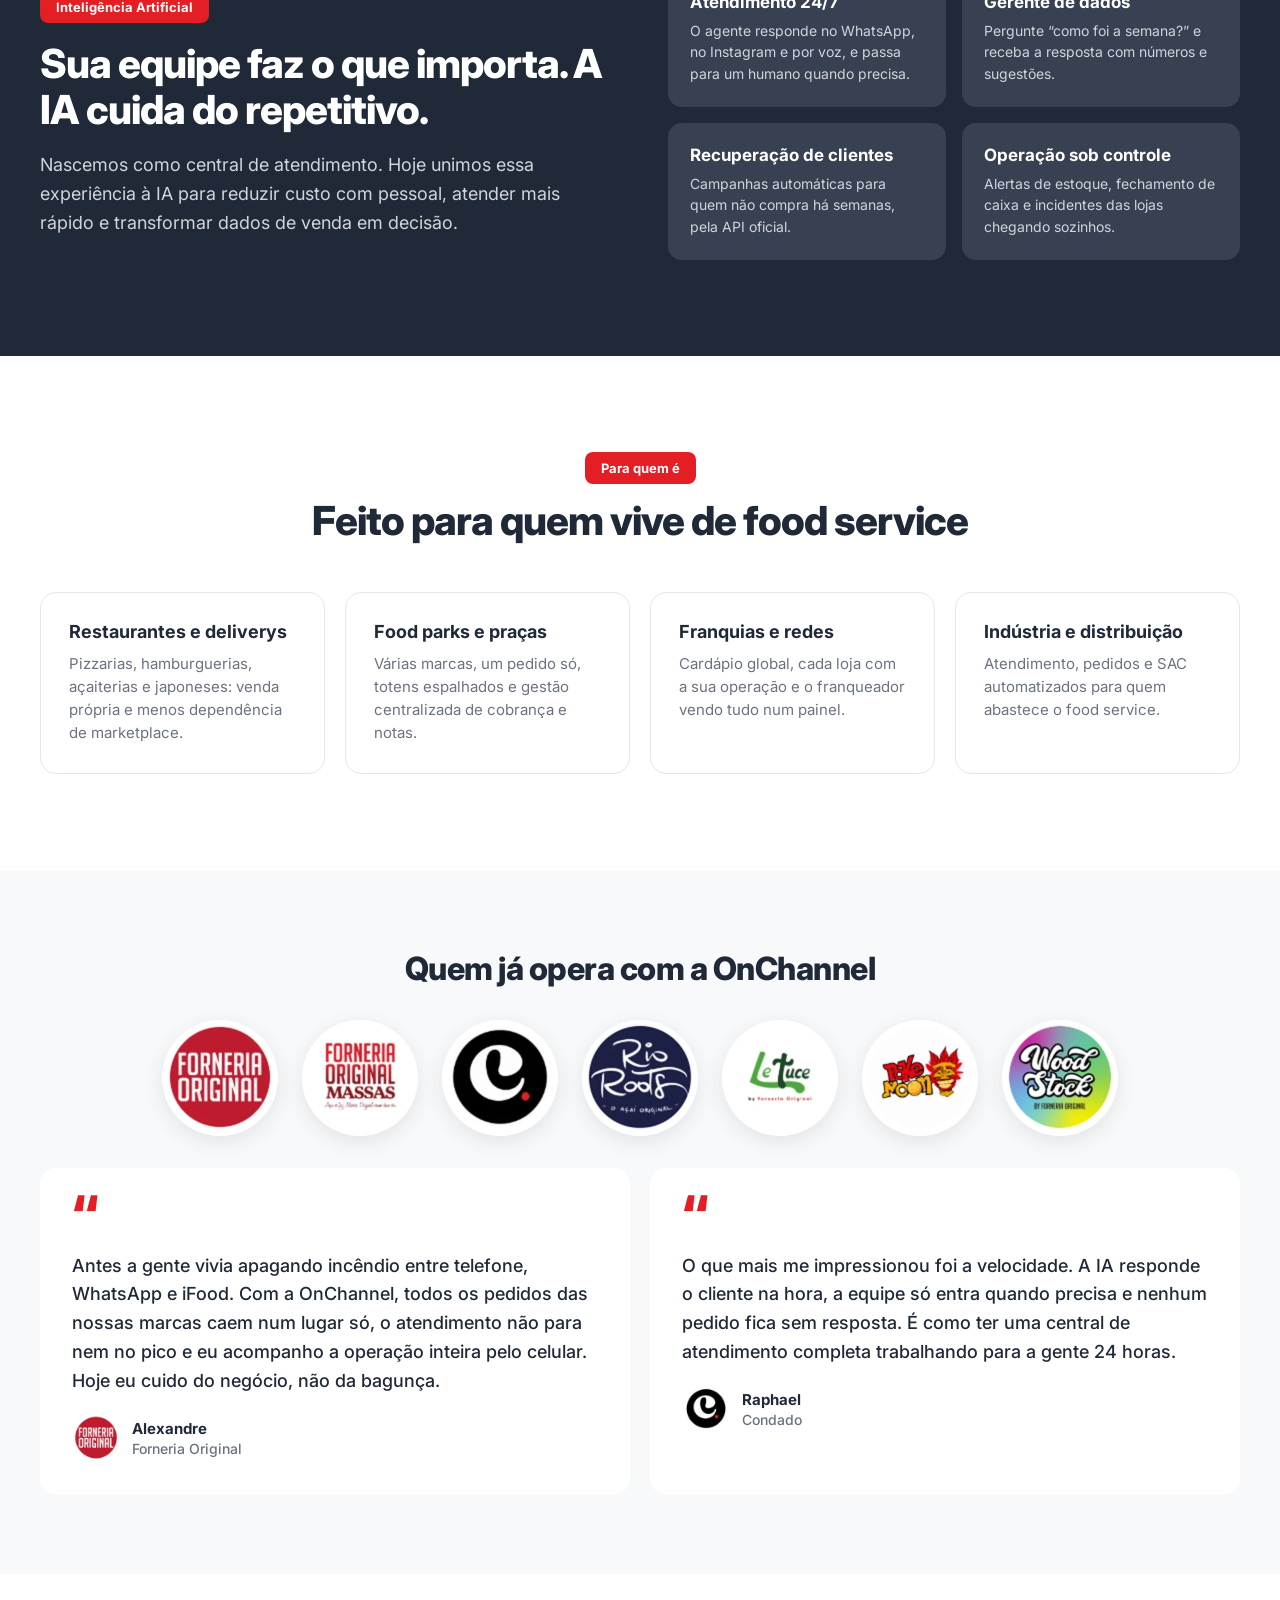
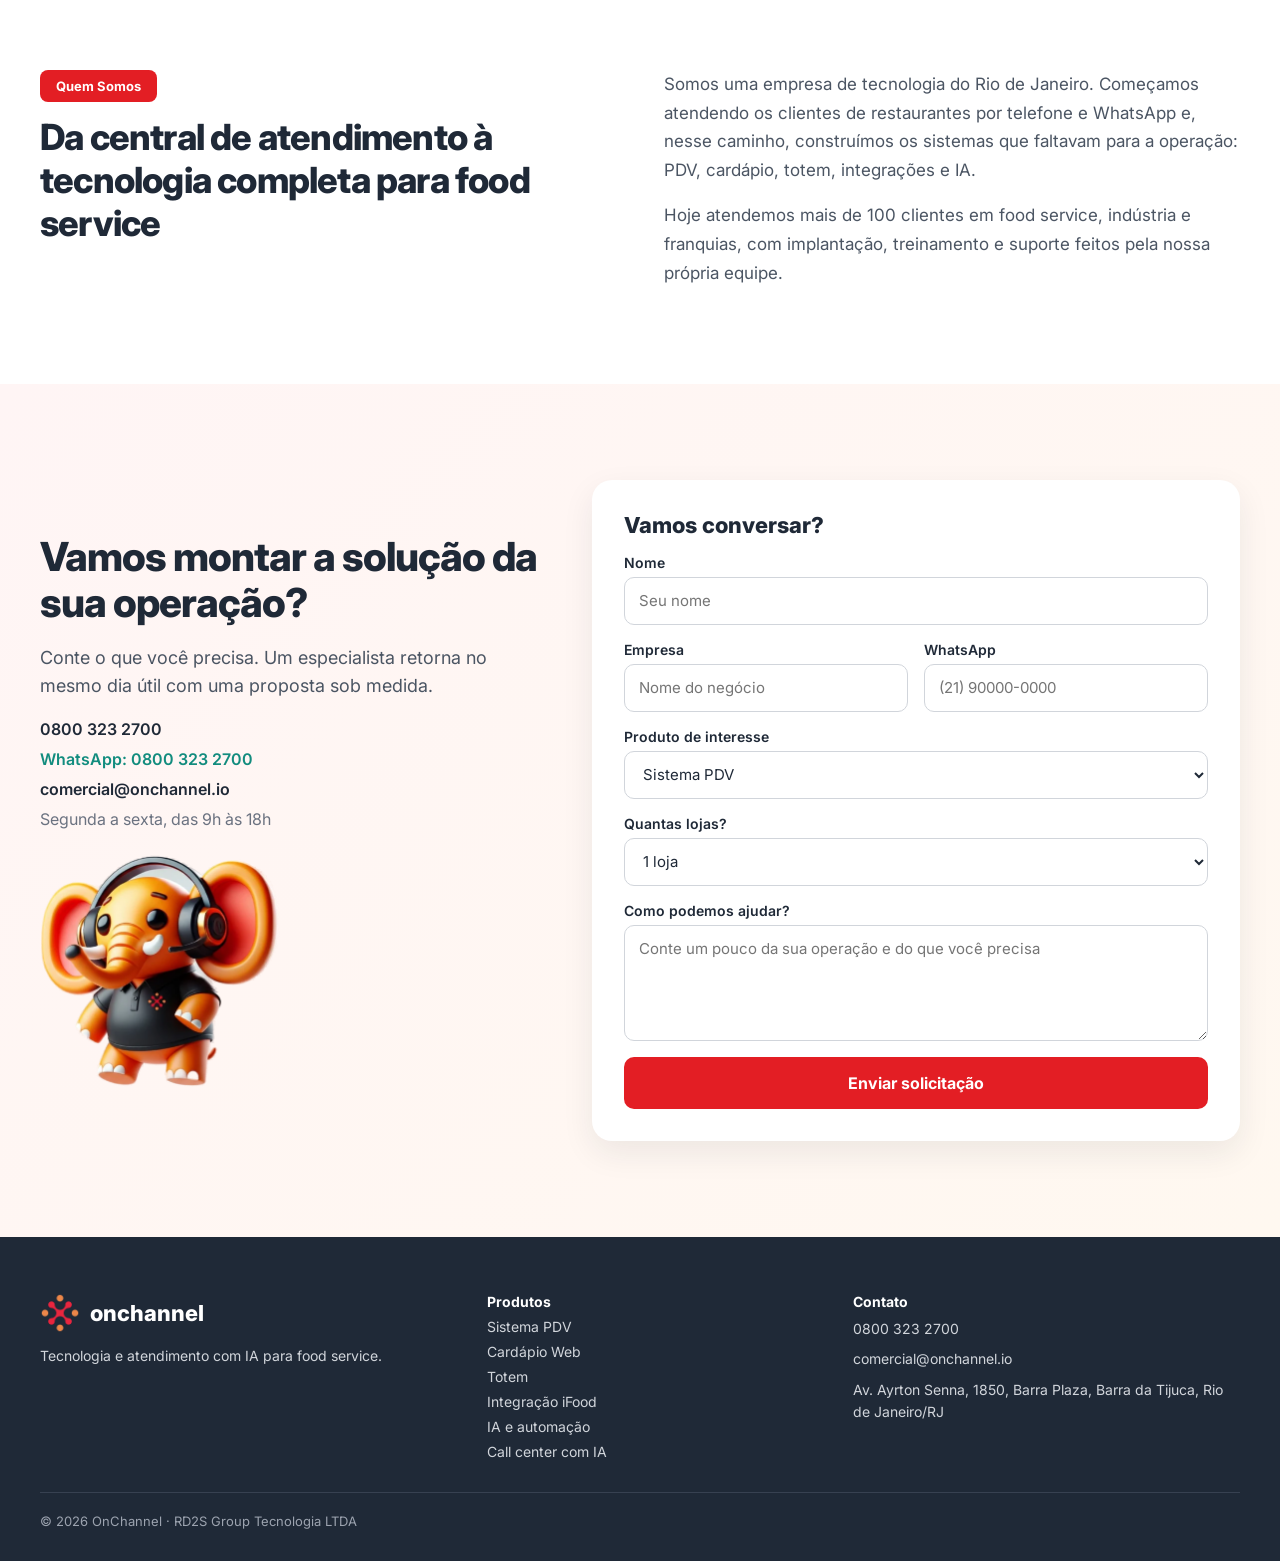
==== commit 5f31f410: "Novo site: tecnologia para food service Home com produtos, tempo real, IA, segmentos, clientes e con" ====
--- a/index.html
+++ b/index.html
@@ -1,494 +1,370 @@
-<!DOCTYPE html>
+<!doctype html>
 <html lang="pt-BR">
 <head>
-    <meta charset="UTF-8">
-    <meta name="viewport" content="width=device-width, initial-scale=1.0">
-    <meta name="description" content="Onchannel - Especialistas em CallCenter e ChatCenter para Conversão. Atendemos Food Delivery, Saúde e Varejo">
-    <title>Onchannel | CallCenter e ChatCenter Especializado em Conversão</title>
-    
-    <!-- Google Fonts -->
-    <link href="https://fonts.googleapis.com/css2?family=Inter:wght@300;400;600;700;800&display=swap" rel="stylesheet">
-    
-    <!-- Font Awesome -->
-    <link rel="stylesheet" href="https://cdn.jsdelivr.net/npm/@fortawesome/fontawesome-free@6.4.0/css/all.min.css">
-    
-    <!-- CSS -->
-    <link rel="stylesheet" href="css/style.css">
+<meta charset="utf-8">
+<meta name="viewport" content="width=device-width, initial-scale=1">
+<title>OnChannel | Tecnologia e atendimento com IA para food service</title>
+<meta name="description" content="PDV, cardápio web, totem de autoatendimento, integração com iFood, automação no WhatsApp e call center com IA. Tudo integrado para restaurantes, food parks e franquias.">
+<link rel="canonical" href="https://onchannel.io/">
+<meta property="og:title" content="OnChannel | Tecnologia e atendimento com IA para food service">
+<meta property="og:description" content="PDV, cardápio web, totem de autoatendimento, integração com iFood, automação no WhatsApp e call center com IA. Tudo integrado para restaurantes, food parks e franquias.">
+<meta property="og:image" content="https://onchannel.io/images/mascote-v2.webp">
+<link rel="icon" href="/images/logo-simbolo.webp">
+<link rel="preconnect" href="https://fonts.googleapis.com">
+<link href="https://fonts.googleapis.com/css2?family=Inter:wght@400;500;600;700;800&amp;display=swap" rel="stylesheet">
+<style>
+body{margin:0;background:#FFFFFF}
+a{color:#E31E24}a:hover{color:#B3161B}
+.oc-in{width:100%;box-sizing:border-box;height:48px;padding:0 14px;border:1px solid #D1D5DB;border-radius:10px;font:400 15px Inter,sans-serif;color:#1F2937;background:#FFFFFF}
+.oc-card:hover{border-color:#E31E24}
+</style>
+<style>html{scroll-behavior:smooth}img{max-width:100%}@media (max-width:640px){h1{font-size:38px!important}h2{font-size:30px!important}}</style>
 </head>
 <body>
-    <!-- Header -->
-    <header class="header">
-        <nav class="navbar">
-            <div class="container">
-                <div class="nav-wrapper">
-                    <a href="#" class="logo">
-                        <img src="images/logo-novo.png" alt="Onchannel Logo">
-                    </a>
-                    <ul class="nav-menu">
-                        <li><a href="#home">Home</a></li>
-                        <li><a href="#servicos">Serviços</a></li>
-                        <li><a href="#diferenciais">Diferenciais</a></li>
-                        <li><a href="#sobre">Sobre</a></li>
-                        <li><a href="#contato">Contato</a></li>
-                    </ul>
-                    <div class="header-cta-wrapper">
-                        <img src="images/telefone-icon.png" alt="Atendimento" class="telefone-icon">
-                        <button class="btn-primary cta-btn" id="btnAbrirFormulario">
-                            <i class="fas fa-rocket"></i> Fale Conosco
-                        </button>
-                    </div>
-                    <div class="hamburger">
-                        <span></span>
-                        <span></span>
-                        <span></span>
-                    </div>
-                </div>
-            </div>
-        </nav>
-    </header>
-
-    <!-- Hero Section -->
-    <section id="home" class="hero">
-        <div class="container">
-            <div class="hero-content">
-                <div class="hero-text">
-                    <span class="badge">Especialistas em Conversão</span>
-                    <h1 class="hero-title">
-                        Transformamos <span class="highlight">Leads</span> e <span class="highlight">Ligações</span> em <span class="highlight">Vendas</span>
-                    </h1>
-                    <p class="hero-description">
-                        Somos especialistas em terceirização de atendimento <strong>CallCenter e ChatCenter</strong> voltado para conversão. 
-                        Convertemos leads e ligações telefônicas em vendas, gerando indicadores que apoiam a tomada de decisão. 
-                        Atendemos grandes players do <strong>Food Delivery</strong>, <strong>Saúde</strong> e <strong>Varejo</strong>.
-                    </p>
-                    <div class="hero-buttons">
-                        <button class="btn-primary btn-large" id="btnHeroFormulario">
-                            <i class="fas fa-paper-plane"></i> Solicitar Proposta
-                        </button>
-                        <a href="tel:2140426944" class="btn-secondary btn-large">
-                            <i class="fas fa-phone"></i> (21) 4042 6944
-                        </a>
-                    </div>
-                    <div class="hero-stats">
-                        <div class="stat-item">
-                            <i class="fas fa-headset"></i>
-                            <div>
-                                <h3>24/7</h3>
-                                <p>Atendimento</p>
-                            </div>
-                        </div>
-                        <div class="stat-item">
-                            <i class="fas fa-chart-line"></i>
-                            <div>
-                                <h3>100%</h3>
-                                <p>Rastreável</p>
-                            </div>
-                        </div>
-                        <div class="stat-item">
-                            <i class="fas fa-robot"></i>
-                            <div>
-                                <h3>IA</h3>
-                                <p>Hyperautomação</p>
-                            </div>
-                        </div>
-                    </div>
-                </div>
-                <div class="hero-image">
-                    <img src="images/mascote.png" alt="Mascote Onchannel" class="mascote">
-                    <div class="float-card card-1">
-                        <i class="fas fa-phone-volume"></i>
-                        <p>Central de Atendimento</p>
-                    </div>
-                    <div class="float-card card-2">
-                        <i class="fas fa-chart-pie"></i>
-                        <p>Dashboards Inteligentes</p>
-                    </div>
-                    <div class="float-card card-3">
-                        <i class="fas fa-magic"></i>
-                        <p>Hyperautomação</p>
-                    </div>
-                </div>
-            </div>
-        </div>
-        <div class="hero-wave"></div>
-    </section>
-
-    <!-- Serviços -->
-    <section id="servicos" class="servicos">
-        <div class="container">
-            <div class="section-header">
-                <span class="section-badge">Nossos Serviços</span>
-                <h2 class="section-title">Soluções Completas para seu Negócio</h2>
-                <p class="section-description">
-                    Oferecemos um conjunto integrado de serviços para maximizar seus resultados
-                </p>
-            </div>
-            <div class="servicos-grid">
-                <div class="servico-card">
-                    <div class="servico-icon">
-                        <i class="fas fa-headset"></i>
-                    </div>
-                    <h3>CallCenter Terceirizado</h3>
-                    <p>
-                        Equipe especializada em atendimento telefônico para Food Delivery, Saúde e Varejo, 
-                        preparada para converter ligações em vendas.
-                    </p>
-                    <ul class="servico-features">
-                        <li><i class="fas fa-check"></i> Atendimento telefônico especializado</li>
-                        <li><i class="fas fa-check"></i> Equipe treinada e qualificada</li>
-                        <li><i class="fas fa-check"></i> Disponibilidade 24/7</li>
-                    </ul>
-                </div>
-
-                <div class="servico-card featured">
-                    <div class="featured-badge">Mais Popular</div>
-                    <div class="servico-icon">
-                        <i class="fas fa-dollar-sign"></i>
-                    </div>
-                    <h3>ChatCenter e Conversão de Vendas</h3>
-                    <p>
-                        Atendimento via chat e WhatsApp com foco em conversão. Transformamos cada contato 
-                        em oportunidade de venda com técnicas avançadas e acompanhamento personalizado.
-                    </p>
-                    <ul class="servico-features">
-                        <li><i class="fas fa-check"></i> Atendimento multicanal (chat, WhatsApp)</li>
-                        <li><i class="fas fa-check"></i> Scripts de vendas otimizados</li>
-                        <li><i class="fas fa-check"></i> Métricas de conversão em tempo real</li>
-                    </ul>
-                </div>
-
-                <div class="servico-card">
-                    <div class="servico-icon">
-                        <i class="fas fa-rocket"></i>
-                    </div>
-                    <h3>Atendimento para Grandes Players</h3>
-                    <p>
-                        Soluções robustas e escaláveis para grandes empresas de Food Delivery, Saúde 
-                        e Varejo, com processos otimizados e tecnologia de ponta.
-                    </p>
-                    <ul class="servico-features">
-                        <li><i class="fas fa-check"></i> Estrutura escalável</li>
-                        <li><i class="fas fa-check"></i> Integração com sistemas existentes</li>
-                        <li><i class="fas fa-check"></i> Suporte dedicado</li>
-                    </ul>
-                </div>
-
-                <div class="servico-card">
-                    <div class="servico-icon">
-                        <i class="fas fa-chart-bar"></i>
-                    </div>
-                    <h3>Indicadores e Dashboards</h3>
-                    <p>
-                        Geramos indicadores estratégicos que apoiam a tomada de decisão, com 
-                        visualização clara em dashboards inteligentes e insights acionáveis.
-                    </p>
-                    <ul class="servico-features">
-                        <li><i class="fas fa-check"></i> KPIs de conversão e vendas</li>
-                        <li><i class="fas fa-check"></i> Relatórios automáticos</li>
-                        <li><i class="fas fa-check"></i> Análise de performance</li>
-                    </ul>
-                </div>
-            </div>
-        </div>
-    </section>
-
-    <!-- Diferenciais -->
-    <section id="diferenciais" class="diferenciais">
-        <div class="container">
-            <div class="section-header">
-                <span class="section-badge">Por que Onchannel?</span>
-                <h2 class="section-title">Nossos Diferenciais</h2>
-            </div>
-            <div class="diferenciais-grid">
-                <div class="diferencial-item">
-                    <div class="diferencial-icon">
-                        <i class="fas fa-utensils"></i>
-                    </div>
-                    <h3>Food Delivery</h3>
-                    <p>Especialistas em atendimento para restaurantes e delivery</p>
-                </div>
-                <div class="diferencial-item">
-                    <div class="diferencial-icon">
-                        <i class="fas fa-brain"></i>
-                    </div>
-                    <h3>Inteligência Artificial</h3>
-                    <p>Tecnologia de ponta para otimizar cada interação</p>
-                </div>
-                <div class="diferencial-item">
-                    <div class="diferencial-icon">
-                        <i class="fas fa-sync"></i>
-                    </div>
-                    <h3>Hyperautomação</h3>
-                    <p>Processos integrados e totalmente automatizados</p>
-                </div>
-                <div class="diferencial-item">
-                    <div class="diferencial-icon">
-                        <i class="fas fa-heartbeat"></i>
-                    </div>
-                    <h3>Saúde</h3>
-                    <p>Atendimento especializado para o segmento de saúde</p>
-                </div>
-                <div class="diferencial-item">
-                    <div class="diferencial-icon">
-                        <i class="fas fa-tachometer-alt"></i>
-                    </div>
-                    <h3>Resultados Mensuráveis</h3>
-                    <p>Acompanhamento em tempo real de todos os indicadores</p>
-                </div>
-                <div class="diferencial-item">
-                    <div class="diferencial-icon">
-                        <i class="fas fa-store"></i>
-                    </div>
-                    <h3>Varejo</h3>
-                    <p>Soluções completas para o varejo e comércio</p>
-                </div>
-            </div>
-        </div>
-    </section>
-
-    <!-- Sobre - Missão e Visão -->
-    <section id="sobre" class="sobre">
-        <div class="container">
-            <div class="sobre-content">
-                <div class="sobre-text">
-                    <div class="section-header">
-                        <span class="section-badge">Sobre a Onchannel</span>
-                        <h2 class="section-title">Quem Somos</h2>
-                    </div>
-                    <p class="sobre-description">
-                        A Onchannel é uma empresa inovadora especializada em terceirização de atendimento 
-                        <strong>CallCenter e ChatCenter</strong> voltado para conversão. Convertemos leads e 
-                        ligações telefônicas em vendas, gerando indicadores estratégicos que apoiam a tomada 
-                        de decisão. Atendemos grandes players do <strong>Food Delivery</strong>, <strong>Saúde</strong> 
-                        e <strong>Varejo</strong>, combinando expertise humana com tecnologia de ponta para entregar 
-                        resultados extraordinários.
-                    </p>
-                    
-                    <div class="missao-visao">
-                        <div class="mv-card">
-                            <div class="mv-icon">
-                                <i class="fas fa-bullseye"></i>
-                            </div>
-                            <h3>Nossa Missão</h3>
-                            <p>
-                                Transformar cada interação em oportunidade de negócio, fornecendo soluções 
-                                de atendimento e tecnologia que impulsionam o crescimento de nossos clientes, 
-                                através de inovação, excelência operacional e compromisso com resultados 
-                                mensuráveis.
-                            </p>
-                        </div>
-                        
-                        <div class="mv-card">
-                            <div class="mv-icon">
-                                <i class="fas fa-eye"></i>
-                            </div>
-                            <h3>Nossa Visão</h3>
-                            <p>
-                                Ser referência nacional em soluções integradas de CallCenter e ChatCenter para 
-                                conversão, atendendo os mercados de Food Delivery, Saúde e Varejo, reconhecida 
-                                pela capacidade de gerar resultados consistentes e pela excelência em atendimento 
-                                e tecnologia.
-                            </p>
-                        </div>
-                        
-                        <div class="mv-card">
-                            <div class="mv-icon">
-                                <i class="fas fa-heart"></i>
-                            </div>
-                            <h3>Nossos Valores</h3>
-                            <ul class="valores-list">
-                                <li><i class="fas fa-check-circle"></i> Excelência em Atendimento</li>
-                                <li><i class="fas fa-check-circle"></i> Inovação Constante</li>
-                                <li><i class="fas fa-check-circle"></i> Transparência e Ética</li>
-                                <li><i class="fas fa-check-circle"></i> Foco em Resultados</li>
-                                <li><i class="fas fa-check-circle"></i> Compromisso com o Cliente</li>
-                            </ul>
-                        </div>
-                    </div>
-                </div>
-            </div>
-        </div>
-    </section>
-
-    <!-- CTA Section -->
-    <section class="cta-section">
-        <div class="container">
-            <div class="cta-content">
-                <div class="cta-text">
-                    <h2>Pronto para Transformar seus Resultados?</h2>
-                    <p>Entre em contato e descubra como podemos impulsionar seu negócio</p>
-                </div>
-                <button class="btn-primary btn-large" id="btnCtaFormulario">
-                    <i class="fas fa-paper-plane"></i> Solicitar Contato
-                </button>
-            </div>
-        </div>
-    </section>
-
-    <!-- Contato -->
-    <section id="contato" class="contato">
-        <div class="container">
-            <div class="section-header">
-                <span class="section-badge">Entre em Contato</span>
-                <h2 class="section-title">Fale com Nossa Equipe</h2>
-                <p class="section-description">
-                    Estamos prontos para atender você e apresentar nossas soluções
-                </p>
-            </div>
-            <div class="contato-grid">
-                <div class="contato-info">
-                    <div class="contato-card">
-                        <div class="contato-icon">
-                            <i class="fas fa-phone"></i>
-                        </div>
-                        <h3>Telefone</h3>
-                        <a href="tel:2140426944">(21) 4042 6944</a>
-                    </div>
-                    
-                    <div class="contato-card">
-                        <div class="contato-icon">
-                            <i class="fas fa-envelope"></i>
-                        </div>
-                        <h3>E-mail</h3>
-                        <a href="mailto:comercial@onchannel.io">comercial@onchannel.io</a>
-                    </div>
-                    
-                    <div class="contato-card">
-                        <div class="contato-icon">
-                            <i class="fas fa-clock"></i>
-                        </div>
-                        <h3>Horário</h3>
-                        <p>Seg - Sex: 9h às 18h</p>
-                    </div>
-                    
-                    <div class="mascote-contato">
-                        <img src="images/mascote.png" alt="Mascote Onchannel">
-                    </div>
-                </div>
-                
-                <div class="contato-form-wrapper">
-                    <h3>Envie uma Mensagem</h3>
-                    <form class="contato-form" id="contatoForm">
-                        <div class="form-group">
-                            <input type="text" name="nome" placeholder="Seu Nome" required>
-                        </div>
-                        <div class="form-group">
-                            <input type="email" name="email" placeholder="Seu E-mail" required>
-                        </div>
-                        <div class="form-group">
-                            <input type="tel" name="telefone" placeholder="Seu Telefone" required>
-                        </div>
-                        <div class="form-group">
-                            <input type="text" name="empresa" placeholder="Sua Empresa">
-                        </div>
-                        <div class="form-group">
-                            <textarea name="mensagem" placeholder="Sua Mensagem" rows="4" required></textarea>
-                        </div>
-                        <button type="submit" class="btn-primary btn-block">
-                            <i class="fas fa-paper-plane"></i> Enviar Mensagem
-                        </button>
-                    </form>
-                </div>
-            </div>
-        </div>
-    </section>
-
-    <!-- Footer -->
-    <footer class="footer">
-        <div class="container">
-            <div class="footer-content">
-                <div class="footer-logo">
-                    <img src="images/logo-footer.png" alt="Onchannel Logo">
-                    <p class="footer-slogan">CallCenter e ChatCenter Especializado em Conversão</p>
-                    <p class="footer-slogan">Transformando leads e ligações em vendas</p>
-                </div>
-                <div class="footer-links">
-                    <h4>Links Rápidos</h4>
-                    <ul>
-                        <li><a href="#home">Home</a></li>
-                        <li><a href="#servicos">Serviços</a></li>
-                        <li><a href="#diferenciais">Diferenciais</a></li>
-                        <li><a href="#sobre">Sobre</a></li>
-                        <li><a href="#contato">Contato</a></li>
-                    </ul>
-                </div>
-                <div class="footer-contato">
-                    <h4>Contato</h4>
-                    <ul>
-                        <li><i class="fas fa-phone"></i> (21) 4042 6944</li>
-                        <li><i class="fas fa-envelope"></i> comercial@onchannel.io</li>
-                    </ul>
-                </div>
-            </div>
-            <div class="footer-bottom">
-                <p>&copy; 2026 Onchannel. Todos os direitos reservados.</p>
-            </div>
-        </div>
-    </footer>
-
-    <!-- Modal Formulário Pop-up -->
-    <div class="modal-overlay" id="modalFormulario">
-        <div class="modal-content">
-            <button class="modal-close" id="btnFecharModal">
-                <i class="fas fa-times"></i>
-            </button>
-            <div class="modal-header">
-                <img src="images/mascote.png" alt="Mascote Onchannel" class="modal-mascote">
-                <h2>Vamos Conversar?</h2>
-                <p>Preencha o formulário e nossa equipe entrará em contato em breve!</p>
-            </div>
-            <form class="modal-form" id="modalFormSubmit">
-                <div class="form-group">
-                    <input type="text" name="nome" placeholder="Seu Nome *" required>
-                </div>
-                <div class="form-group">
-                    <input type="email" name="email" placeholder="Seu E-mail *" required>
-                </div>
-                <div class="form-group">
-                    <input type="tel" name="telefone" placeholder="Seu Telefone *" required>
-                </div>
-                <div class="form-group">
-                    <input type="text" name="empresa" placeholder="Nome da Empresa">
-                </div>
-                <div class="form-group">
-                    <select name="interesse" required>
-                        <option value="">Selecione seu interesse *</option>
-                        <option value="Central de Atendimento">Central de Atendimento</option>
-                        <option value="Conversão de Vendas">Conversão de Vendas</option>
-                        <option value="Desenvolvimento de Aplicações">Desenvolvimento de Aplicações</option>
-                        <option value="Dashboards Inteligentes">Dashboards Inteligentes</option>
-                        <option value="Outros">Outros</option>
-                    </select>
-                </div>
-                <div class="form-group">
-                    <textarea name="mensagem" placeholder="Conte-nos mais sobre sua necessidade" rows="3"></textarea>
-                </div>
-                <button type="submit" class="btn-primary btn-block btn-large">
-                    <i class="fas fa-paper-plane"></i> Enviar Solicitação
-                </button>
-            </form>
-        </div>
-    </div>
-
-    <!-- JavaScript -->
-    <script src="js/main.js"></script>
-    
-    <!-- Chatwoot Chat ao Vivo -->
-    <script>
-      window.chatwootSettings = {"position":"right","type":"standard","launcherTitle":""};
-      (function(d,t) {
-        var BASE_URL="https://onchat.tangerinefood.com.br";
-        var g=d.createElement(t),s=d.getElementsByTagName(t)[0];
-        g.src=BASE_URL+"/packs/js/sdk.js";
-        g.async = true;
-        s.parentNode.insertBefore(g,s);
-        g.onload=function(){
-          window.chatwootSDK.run({
-            websiteToken: 'ifGyc49Z1Ha3pQj2d4Zcojuq',
-            baseUrl: BASE_URL
-          })
-        }
-      })(document,"script");
-    </script>
+<div style="width: 100%; font-family: Inter, sans-serif; color: #1F2937; background: #FFFFFF">
+
+<header style="background: #FFFFFF; border-bottom: 1px solid #E5E7EB">
+<div style="max-width: 1200px; margin: 0 auto; padding: 14px 24px; display: flex; flex-wrap: wrap; align-items: center; justify-content: space-between; gap: 16px">
+<div style="display: flex; align-items: center; gap: 10px">
+<img src="/images/logo-simbolo.webp" alt="OnChannel" style="width: 44px; height: 44px; object-fit: contain">
+<span style="font: 800 22px Inter, sans-serif; color: #1F2937; letter-spacing: -0.5px">onchannel</span>
+</div>
+<nav aria-label="Principal" style="display: flex; flex-wrap: wrap; gap: 28px; font: 600 15px Inter, sans-serif">
+<a href="#produtos" style="color: #1F2937; text-decoration: none">Produtos</a>
+<a href="#segmentos" style="color: #1F2937; text-decoration: none">Segmentos</a>
+<a href="#ia" style="color: #1F2937; text-decoration: none">IA</a>
+<a href="#sobre" style="color: #1F2937; text-decoration: none">Sobre</a>
+<a href="#contato" style="color: #1F2937; text-decoration: none">Contato</a>
+</nav>
+<div style="display: flex; flex-wrap: wrap; gap: 10px">
+<a href="https://wa.me/5508003232700" aria-label="Falar no WhatsApp" style="display: inline-flex; align-items: center; justify-content: center; width: 44px; height: 44px"><img src="/images/whatsapp.webp" alt="" style="width: 40px; height: 40px; display: block"></a>
+<a href="tel:08003232700" style="display: inline-flex; align-items: center; gap: 8px; min-height: 44px; padding: 0 18px; border-radius: 10px; background: #E31E24; color: #FFFFFF; font: 700 15px Inter, sans-serif; text-decoration: none"><svg aria-hidden="true" width="16" height="16" viewBox="0 0 24 24" fill="none" stroke="#FFFFFF" stroke-width="2.2" stroke-linecap="round" stroke-linejoin="round"><path d="M22 16.9v3a2 2 0 0 1-2.2 2 19.8 19.8 0 0 1-8.6-3.1 19.5 19.5 0 0 1-6-6A19.8 19.8 0 0 1 2.1 4.2 2 2 0 0 1 4.1 2h3a2 2 0 0 1 2 1.7c.1.9.4 1.8.7 2.7a2 2 0 0 1-.5 2.1L8 9.8a16 16 0 0 0 6 6l1.3-1.3a2 2 0 0 1 2.1-.4c.9.3 1.8.6 2.7.7a2 2 0 0 1 1.7 2z"></path></svg>0800 323 2700</a>
+</div>
+</div>
+</header>
+
+<!-- HERO -->
+<section style="background: linear-gradient(135deg, #FFF5F5 0%, #FFF8F0 100%)">
+<div style="max-width: 1200px; margin: 0 auto; padding: 72px 24px 88px; display: flex; flex-wrap: wrap; gap: 40px; align-items: center">
+<div style="flex: 1 1 520px; min-width: 0; display: flex; flex-direction: column; gap: 22px">
+<span style="align-self: flex-start; padding: 8px 16px; border-radius: 8px; background: #E31E24; color: #FFFFFF; font: 700 13px Inter, sans-serif">Tecnologia para Food Service</span>
+<h1 style="margin: 0; font: 800 54px/1.1 Inter, sans-serif; letter-spacing: -1.5px; color: #1F2937">Do <span style="color: #E31E24">pedido</span> ao <span style="color: #E05800">pós-venda</span>, sua operação inteira em um só lugar.</h1>
+<p style="margin: 0; font: 400 18px/1.65 Inter, sans-serif; color: #4B5563; max-width: 560px">PDV, cardápio web, totem de autoatendimento, integração com iFood, automação no WhatsApp e atendimento com IA. Tudo integrado, implantado e suportado por um único parceiro.</p>
+<div style="display: flex; flex-wrap: wrap; gap: 14px; margin-top: 6px">
+<a href="#contato" style="display: inline-flex; align-items: center; min-height: 52px; padding: 0 26px; border-radius: 10px; background: #E31E24; color: #FFFFFF; font: 700 16px Inter, sans-serif; text-decoration: none">Quero uma demonstração</a>
+<a href="https://wa.me/5508003232700" aria-label="Falar no WhatsApp" style="display: inline-flex; align-items: center; justify-content: center; width: 52px; height: 52px"><img src="/images/whatsapp.webp" alt="" style="width: 48px; height: 48px; display: block"></a>
+</div>
+<div style="display: flex; flex-wrap: wrap; gap: 36px; margin-top: 16px">
+<div style="display: flex; flex-direction: column; gap: 2px"><span style="font: 800 28px Inter, sans-serif; color: #1F2937">+100</span><span style="font: 500 14px Inter, sans-serif; color: #6B7280">clientes ativos</span></div>
+<div style="display: flex; flex-direction: column; gap: 2px"><span style="font: 800 28px Inter, sans-serif; color: #1F2937">24/7</span><span style="font: 500 14px Inter, sans-serif; color: #6B7280">atendimento com IA e humano</span></div>
+<div style="display: flex; flex-direction: column; gap: 2px"><span style="font: 800 28px Inter, sans-serif; color: #1F2937">1</span><span style="font: 500 14px Inter, sans-serif; color: #6B7280">parceiro para toda a tecnologia</span></div>
+</div>
+</div>
+<div style="flex: 1 1 420px; min-width: 0; position: relative; display: flex; justify-content: center; align-items: center; min-height: 460px">
+<img src="/images/mascote-v2.webp" alt="Mascote OnChannel, um elefante laranja com headset" style="width: 100%; max-width: 480px; height: auto; display: block">
+<div aria-hidden="true" style="position: absolute; top: 24px; left: 0; background: #FFFFFF; border-radius: 12px; padding: 10px 14px; display: flex; align-items: center; gap: 8px; font: 600 13px Inter, sans-serif; color: #1F2937; box-shadow: 0 8px 24px rgba(31,41,55,0.12)"><span style="width: 10px; height: 10px; border-radius: 999px; background: #E31E24"></span>Pedido do iFood no PDV</div>
+<div aria-hidden="true" style="position: absolute; top: 46%; right: 0; background: #FFFFFF; border-radius: 12px; padding: 10px 14px; display: flex; align-items: center; gap: 8px; font: 600 13px Inter, sans-serif; color: #1F2937; box-shadow: 0 8px 24px rgba(31,41,55,0.12)"><span style="width: 10px; height: 10px; border-radius: 999px; background: #F58220"></span>IA respondeu no WhatsApp</div>
+<div aria-hidden="true" style="position: absolute; bottom: 30px; left: 12px; background: #FFFFFF; border-radius: 12px; padding: 10px 14px; display: flex; align-items: center; gap: 8px; font: 600 13px Inter, sans-serif; color: #1F2937; box-shadow: 0 8px 24px rgba(31,41,55,0.12)"><span style="width: 10px; height: 10px; border-radius: 999px; background: #E31E24"></span>Totem vendendo sem fila</div>
+</div>
+</div>
+</section>
+
+<!-- CANAIS -->
+<section style="background: #FFFFFF; border-bottom: 1px solid #E5E7EB">
+<div style="max-width: 1200px; margin: 0 auto; padding: 26px 24px; display: flex; flex-wrap: wrap; align-items: center; justify-content: center; gap: 14px 30px">
+<span style="font: 600 14px Inter, sans-serif; color: #6B7280">Integrado aos canais onde seu cliente compra:</span>
+<span style="font: 700 15px Inter, sans-serif">iFood</span>
+<span style="font: 700 15px Inter, sans-serif">99Food</span>
+<span style="font: 700 15px Inter, sans-serif">WhatsApp API oficial</span>
+<span style="font: 700 15px Inter, sans-serif">Instagram</span>
+<span style="font: 700 15px Inter, sans-serif">Totem</span>
+<span style="font: 700 15px Inter, sans-serif">Pix</span>
+</div>
+</section>
+
+<!-- PRODUTOS -->
+<section id="produtos" style="background: #FFFFFF">
+<div style="max-width: 1200px; margin: 0 auto; padding: 96px 24px; display: flex; flex-direction: column; gap: 48px">
+<div style="display: flex; flex-direction: column; align-items: center; text-align: center; gap: 14px">
+<span style="padding: 8px 16px; border-radius: 8px; background: #E31E24; color: #FFFFFF; font: 700 13px Inter, sans-serif">Nossos Produtos</span>
+<h2 style="margin: 0; font: 800 40px/1.15 Inter, sans-serif; letter-spacing: -1px; max-width: 760px">Tudo o que o seu restaurante precisa para vender, atender e crescer</h2>
+<p style="margin: 0; font: 400 18px/1.6 Inter, sans-serif; color: #6B7280; max-width: 640px">Contrate um produto ou monte o combo. Cada solução conversa com as outras, sem planilha e sem retrabalho.</p>
+</div>
+<div style="display: grid; grid-template-columns: repeat(auto-fit, minmax(260px, 1fr)); gap: 20px">
+
+<a href="/pdv" class="oc-card" style="display: flex; flex-direction: column; gap: 14px; padding: 28px; border: 1px solid #E5E7EB; border-radius: 16px; text-decoration: none; color: #1F2937; background: #FFFFFF">
+<div style="width: 52px; height: 52px; border-radius: 12px; background: linear-gradient(135deg, #E31E24 0%, #F58220 100%); display: flex; align-items: center; justify-content: center"><svg aria-hidden="true" width="24" height="24" viewBox="0 0 24 24" fill="none" stroke="#FFFFFF" stroke-width="2" stroke-linecap="round" stroke-linejoin="round"><rect x="3" y="4" width="18" height="12" rx="2"></rect><path d="M8 20h8M12 16v4"></path></svg></div>
+<span style="font: 700 19px Inter, sans-serif">Sistema PDV</span>
+<span style="font: 400 15px/1.55 Inter, sans-serif; color: #6B7280">Frente de caixa, mesas, comandas e cozinha num só lugar, com pedidos do iFood e 99Food entrando direto.</span>
+<span style="margin-top: auto; font: 700 14px Inter, sans-serif; color: #E31E24">Conhecer o PDV →</span>
+</a>
+
+<div class="oc-card" style="display: flex; flex-direction: column; gap: 14px; padding: 28px; border: 1px solid #E5E7EB; border-radius: 16px; background: #FFFFFF">
+<div style="width: 52px; height: 52px; border-radius: 12px; background: linear-gradient(135deg, #E31E24 0%, #F58220 100%); display: flex; align-items: center; justify-content: center"><svg aria-hidden="true" width="24" height="24" viewBox="0 0 24 24" fill="none" stroke="#FFFFFF" stroke-width="2" stroke-linecap="round" stroke-linejoin="round"><rect x="6" y="2" width="12" height="20" rx="2"></rect><path d="M10 6h4M9 10h6M9 14h6"></path></svg></div>
+<span style="font: 700 19px Inter, sans-serif">Cardápio Web e delivery próprio</span>
+<span style="font: 400 15px/1.55 Inter, sans-serif; color: #6B7280">Seu canal de venda sem comissão de marketplace. O Pix cai direto na sua conta, no mesmo dia.</span>
+<span style="margin-top: auto; font: 700 14px Inter, sans-serif; color: #E31E24">Saiba mais →</span>
+</div>
+
+<div class="oc-card" style="display: flex; flex-direction: column; gap: 14px; padding: 28px; border: 1px solid #E5E7EB; border-radius: 16px; background: #FFFFFF">
+<div style="width: 52px; height: 52px; border-radius: 12px; background: linear-gradient(135deg, #E31E24 0%, #F58220 100%); display: flex; align-items: center; justify-content: center"><svg aria-hidden="true" width="24" height="24" viewBox="0 0 24 24" fill="none" stroke="#FFFFFF" stroke-width="2" stroke-linecap="round" stroke-linejoin="round"><rect x="6" y="2" width="12" height="15" rx="2"></rect><path d="M12 17v3M8 22h8M9 12h6"></path></svg></div>
+<span style="font: 700 19px Inter, sans-serif">Totem de autoatendimento</span>
+<span style="font: 400 15px/1.55 Inter, sans-serif; color: #6B7280">Fila menor e ticket maior. Sistema, totem e pinpad inclusos, com locação ou comodato.</span>
+<span style="margin-top: auto; font: 700 14px Inter, sans-serif; color: #E31E24">Saiba mais →</span>
+</div>
+
+<div class="oc-card" style="display: flex; flex-direction: column; gap: 14px; padding: 28px; border: 1px solid #E5E7EB; border-radius: 16px; background: #FFFFFF">
+<div style="width: 52px; height: 52px; border-radius: 12px; background: linear-gradient(135deg, #E31E24 0%, #F58220 100%); display: flex; align-items: center; justify-content: center"><svg aria-hidden="true" width="24" height="24" viewBox="0 0 24 24" fill="none" stroke="#FFFFFF" stroke-width="2" stroke-linecap="round" stroke-linejoin="round"><path d="M10 13a5 5 0 0 0 7 0l3-3a5 5 0 0 0-7-7l-1 1"></path><path d="M14 11a5 5 0 0 0-7 0l-3 3a5 5 0 0 0 7 7l1-1"></path></svg></div>
+<span style="font: 700 19px Inter, sans-serif">Integração com iFood</span>
+<span style="font: 400 15px/1.55 Inter, sans-serif; color: #6B7280">Pedidos, status e cardápio sincronizados com o seu sistema. Acabou o tablet extra no balcão.</span>
+<span style="margin-top: auto; font: 700 14px Inter, sans-serif; color: #E31E24">Saiba mais →</span>
+</div>
+
+<div class="oc-card" style="display: flex; flex-direction: column; gap: 14px; padding: 28px; border: 1px solid #E5E7EB; border-radius: 16px; background: #FFFFFF">
+<div style="width: 52px; height: 52px; border-radius: 12px; background: linear-gradient(135deg, #E31E24 0%, #F58220 100%); display: flex; align-items: center; justify-content: center"><svg aria-hidden="true" width="24" height="24" viewBox="0 0 24 24" fill="none" stroke="#FFFFFF" stroke-width="2" stroke-linecap="round" stroke-linejoin="round"><path d="M4 20V10M10 20V4M16 20v-7M22 20H2"></path></svg></div>
+<span style="font: 700 19px Inter, sans-serif">Inteligência e análise com IA</span>
+<span style="font: 400 15px/1.55 Inter, sans-serif; color: #6B7280">Painéis de vendas e uma IA que aponta o que fazer: clientes sumidos, produtos que giram, horários de pico.</span>
+<span style="margin-top: auto; font: 700 14px Inter, sans-serif; color: #E31E24">Saiba mais →</span>
+</div>
+
+<div class="oc-card" style="display: flex; flex-direction: column; gap: 14px; padding: 28px; border: 1px solid #E5E7EB; border-radius: 16px; background: #FFFFFF">
+<div style="width: 52px; height: 52px; border-radius: 12px; background: linear-gradient(135deg, #E31E24 0%, #F58220 100%); display: flex; align-items: center; justify-content: center"><svg aria-hidden="true" width="24" height="24" viewBox="0 0 24 24" fill="none" stroke="#FFFFFF" stroke-width="2" stroke-linecap="round" stroke-linejoin="round"><path d="M13 2L4 14h7l-1 8 9-12h-7z"></path></svg></div>
+<span style="font: 700 19px Inter, sans-serif">Automação no WhatsApp</span>
+<span style="font: 400 15px/1.55 Inter, sans-serif; color: #6B7280">API oficial, status de pedido automático, campanhas de recompra e recuperação de clientes inativos.</span>
+<span style="margin-top: auto; font: 700 14px Inter, sans-serif; color: #E31E24">Saiba mais →</span>
+</div>
+
+<div class="oc-card" style="display: flex; flex-direction: column; gap: 14px; padding: 28px; border: 1px solid #E5E7EB; border-radius: 16px; background: #FFFFFF">
+<div style="width: 52px; height: 52px; border-radius: 12px; background: linear-gradient(135deg, #E31E24 0%, #F58220 100%); display: flex; align-items: center; justify-content: center"><svg aria-hidden="true" width="24" height="24" viewBox="0 0 24 24" fill="none" stroke="#FFFFFF" stroke-width="2" stroke-linecap="round" stroke-linejoin="round"><path d="M4 14v-2a8 8 0 0 1 16 0v2"></path><rect x="3" y="14" width="4" height="6" rx="1"></rect><rect x="17" y="14" width="4" height="6" rx="1"></rect></svg></div>
+<span style="font: 700 19px Inter, sans-serif">Call center com IA</span>
+<span style="font: 400 15px/1.55 Inter, sans-serif; color: #6B7280">Agente de IA no chat e na voz, 24 horas, com equipe humana de retaguarda para o que exige gente.</span>
+<span style="margin-top: auto; font: 700 14px Inter, sans-serif; color: #E31E24">Saiba mais →</span>
+</div>
+
+<div class="oc-card" style="display: flex; flex-direction: column; gap: 14px; padding: 28px; border: 1px solid #E5E7EB; border-radius: 16px; background: #FFFFFF">
+<div style="width: 52px; height: 52px; border-radius: 12px; background: linear-gradient(135deg, #E31E24 0%, #F58220 100%); display: flex; align-items: center; justify-content: center"><svg aria-hidden="true" width="24" height="24" viewBox="0 0 24 24" fill="none" stroke="#FFFFFF" stroke-width="2" stroke-linecap="round" stroke-linejoin="round"><rect x="3" y="4" width="18" height="6" rx="1"></rect><rect x="3" y="14" width="18" height="6" rx="1"></rect><path d="M7 7h.01M7 17h.01"></path></svg></div>
+<span style="font: 700 19px Inter, sans-serif">Otimização de tecnologia</span>
+<span style="font: 400 15px/1.55 Inter, sans-serif; color: #6B7280">Rede, internet com redundância, CFTV, impressoras e suporte técnico em campo para a loja não parar.</span>
+<span style="margin-top: auto; font: 700 14px Inter, sans-serif; color: #E31E24">Saiba mais →</span>
+</div>
+
+</div>
+</div>
+</section>
+
+<!-- COMO FUNCIONA -->
+<section style="background: linear-gradient(135deg, #FFF5F5 0%, #FFF8F0 100%)">
+<div style="max-width: 1200px; margin: 0 auto; padding: 96px 24px; display: flex; flex-direction: column; gap: 48px">
+<div style="display: flex; flex-direction: column; align-items: center; text-align: center; gap: 14px">
+<span style="padding: 8px 16px; border-radius: 8px; background: #E31E24; color: #FFFFFF; font: 700 13px Inter, sans-serif">Como tudo se conecta</span>
+<h2 style="margin: 0; font: 800 40px/1.15 Inter, sans-serif; letter-spacing: -1px">Um fluxo único, do pedido à recompra</h2>
+</div>
+<div style="display: grid; grid-template-columns: repeat(auto-fit, minmax(220px, 1fr)); gap: 20px">
+<div style="background: #FFFFFF; border-radius: 16px; padding: 28px; display: flex; flex-direction: column; gap: 12px">
+<span style="width: 42px; height: 42px; border-radius: 999px; background: #E31E24; color: #FFFFFF; display: flex; align-items: center; justify-content: center; font: 800 17px Inter, sans-serif">1</span>
+<span style="font: 700 18px Inter, sans-serif">O pedido entra</span>
+<span style="font: 400 15px/1.55 Inter, sans-serif; color: #6B7280">iFood, 99Food, cardápio web, totem, WhatsApp ou balcão, tudo na mesma tela.</span>
+</div>
+<div style="background: #FFFFFF; border-radius: 16px; padding: 28px; display: flex; flex-direction: column; gap: 12px">
+<span style="width: 42px; height: 42px; border-radius: 999px; background: #E31E24; color: #FFFFFF; display: flex; align-items: center; justify-content: center; font: 800 17px Inter, sans-serif">2</span>
+<span style="font: 700 18px Inter, sans-serif">O PDV organiza</span>
+<span style="font: 400 15px/1.55 Inter, sans-serif; color: #6B7280">A cozinha recebe, o caixa fecha, o estoque baixa e o pagamento é conciliado.</span>
+</div>
+<div style="background: #FFFFFF; border-radius: 16px; padding: 28px; display: flex; flex-direction: column; gap: 12px">
+<span style="width: 42px; height: 42px; border-radius: 999px; background: #E31E24; color: #FFFFFF; display: flex; align-items: center; justify-content: center; font: 800 17px Inter, sans-serif">3</span>
+<span style="font: 700 18px Inter, sans-serif">A IA atende</span>
+<span style="font: 400 15px/1.55 Inter, sans-serif; color: #6B7280">Status, dúvidas e reclamações resolvidos no WhatsApp e no telefone, a qualquer hora.</span>
+</div>
+<div style="background: #FFFFFF; border-radius: 16px; padding: 28px; display: flex; flex-direction: column; gap: 12px">
+<span style="width: 42px; height: 42px; border-radius: 999px; background: #1F2937; color: #FFFFFF; display: flex; align-items: center; justify-content: center; font: 800 17px Inter, sans-serif">4</span>
+<span style="font: 700 18px Inter, sans-serif">O cliente volta</span>
+<span style="font: 400 15px/1.55 Inter, sans-serif; color: #6B7280">A análise identifica quem sumiu e a automação dispara a oferta certa para trazer de volta.</span>
+</div>
+</div>
+</div>
+</section>
+
+<!-- TEMPO REAL -->
+<section style="background: #FFFFFF">
+<div style="max-width: 1200px; margin: 0 auto; padding: 96px 24px; display: flex; flex-wrap: wrap; gap: 56px; align-items: center">
+<div style="flex: 1 1 420px; min-width: 0; display: flex; flex-direction: column; gap: 18px">
+<span style="align-self: flex-start; padding: 8px 16px; border-radius: 8px; background: #E31E24; color: #FFFFFF; font: 700 13px Inter, sans-serif">Tempo real</span>
+<h2 style="margin: 0; font: 800 40px/1.15 Inter, sans-serif; letter-spacing: -1px">Notificações e indicadores em tempo real da sua operação</h2>
+<p style="margin: 0; font: 400 18px/1.6 Inter, sans-serif; color: #4B5563">Acompanhe vendas, pedidos, atendimento e equipe de qualquer lugar. Quando algo foge do normal, você fica sabendo na hora, direto no celular ou no WhatsApp.</p>
+<ul style="margin: 0; padding: 0; list-style: none; display: flex; flex-direction: column; gap: 12px; font: 500 16px Inter, sans-serif">
+<li style="display: flex; gap: 10px; align-items: center"><svg aria-hidden="true" width="20" height="20" viewBox="0 0 24 24" fill="none" stroke="#E31E24" stroke-width="2.6" stroke-linecap="round" stroke-linejoin="round"><path d="M5 12l5 5 9-10"></path></svg>Faturamento e ticket médio por canal, ao vivo</li>
+<li style="display: flex; gap: 10px; align-items: center"><svg aria-hidden="true" width="20" height="20" viewBox="0 0 24 24" fill="none" stroke="#E31E24" stroke-width="2.6" stroke-linecap="round" stroke-linejoin="round"><path d="M5 12l5 5 9-10"></path></svg>Alertas de pedido atrasado, caixa aberto e estoque baixo</li>
+<li style="display: flex; gap: 10px; align-items: center"><svg aria-hidden="true" width="20" height="20" viewBox="0 0 24 24" fill="none" stroke="#E31E24" stroke-width="2.6" stroke-linecap="round" stroke-linejoin="round"><path d="M5 12l5 5 9-10"></path></svg>Tempo de resposta do atendimento e avaliação dos clientes</li>
+<li style="display: flex; gap: 10px; align-items: center"><svg aria-hidden="true" width="20" height="20" viewBox="0 0 24 24" fill="none" stroke="#E31E24" stroke-width="2.6" stroke-linecap="round" stroke-linejoin="round"><path d="M5 12l5 5 9-10"></path></svg>Visão de todas as lojas num só painel</li>
+</ul>
+</div>
+<div aria-hidden="true" style="flex: 1 1 440px; min-width: 0; background: linear-gradient(135deg, #FFF5F5 0%, #FFF8F0 100%); border-radius: 24px; padding: 28px; display: flex; flex-direction: column; gap: 16px">
+<div style="display: grid; grid-template-columns: repeat(2, minmax(0, 1fr)); gap: 12px">
+<div style="background: #FFFFFF; border-radius: 14px; padding: 16px; display: flex; flex-direction: column; gap: 4px"><span style="font: 500 13px Inter, sans-serif; color: #6B7280">Vendas hoje</span><span style="font: 800 24px Inter, sans-serif">R$ 8.430</span><span style="font: 600 12px Inter, sans-serif; color: #15803D">▲ 12% vs. ontem</span></div>
+<div style="background: #FFFFFF; border-radius: 14px; padding: 16px; display: flex; flex-direction: column; gap: 4px"><span style="font: 500 13px Inter, sans-serif; color: #6B7280">Pedidos</span><span style="font: 800 24px Inter, sans-serif">146</span><span style="font: 600 12px Inter, sans-serif; color: #6B7280">iFood, web e totem</span></div>
+<div style="background: #FFFFFF; border-radius: 14px; padding: 16px; display: flex; flex-direction: column; gap: 4px"><span style="font: 500 13px Inter, sans-serif; color: #6B7280">Ticket médio</span><span style="font: 800 24px Inter, sans-serif">R$ 57,70</span></div>
+<div style="background: #FFFFFF; border-radius: 14px; padding: 16px; display: flex; flex-direction: column; gap: 4px"><span style="font: 500 13px Inter, sans-serif; color: #6B7280">Tempo de resposta</span><span style="font: 800 24px Inter, sans-serif">42 s</span></div>
+</div>
+<div style="background: #FFFFFF; border-radius: 14px; padding: 14px 16px; display: flex; gap: 12px; align-items: center; box-shadow: 0 6px 18px rgba(31,41,55,0.08)"><span style="width: 10px; height: 10px; flex: none; border-radius: 999px; background: #E31E24"></span><span style="font: 500 14px Inter, sans-serif">Pedido #2087 passou de 40 min na cozinha</span><span style="margin-left: auto; font: 500 12px Inter, sans-serif; color: #6B7280">agora</span></div>
+<div style="background: #FFFFFF; border-radius: 14px; padding: 14px 16px; display: flex; gap: 12px; align-items: center; box-shadow: 0 6px 18px rgba(31,41,55,0.08)"><span style="width: 10px; height: 10px; flex: none; border-radius: 999px; background: #F58220"></span><span style="font: 500 14px Inter, sans-serif">Estoque de muçarela abaixo do mínimo</span><span style="margin-left: auto; font: 500 12px Inter, sans-serif; color: #6B7280">5 min</span></div>
+<div style="background: #FFFFFF; border-radius: 14px; padding: 14px 16px; display: flex; gap: 12px; align-items: center; box-shadow: 0 6px 18px rgba(31,41,55,0.08)"><span style="width: 10px; height: 10px; flex: none; border-radius: 999px; background: #15803D"></span><span style="font: 500 14px Inter, sans-serif">Meta do almoço batida às 13h20</span><span style="margin-left: auto; font: 500 12px Inter, sans-serif; color: #6B7280">12 min</span></div>
+</div>
+</div>
+</section>
+
+<!-- IA -->
+<section id="ia" style="background: #1F2937; color: #FFFFFF">
+<div style="max-width: 1200px; margin: 0 auto; padding: 96px 24px; display: flex; flex-wrap: wrap; gap: 56px; align-items: center">
+<div style="flex: 1 1 440px; min-width: 0; display: flex; flex-direction: column; gap: 18px">
+<span style="align-self: flex-start; padding: 8px 16px; border-radius: 8px; background: #E31E24; color: #FFFFFF; font: 700 13px Inter, sans-serif">Inteligência Artificial</span>
+<h2 style="margin: 0; font: 800 40px/1.15 Inter, sans-serif; letter-spacing: -1px">Sua equipe faz o que importa. A IA cuida do repetitivo.</h2>
+<p style="margin: 0; font: 400 18px/1.6 Inter, sans-serif; color: #D1D5DB">Nascemos como central de atendimento. Hoje unimos essa experiência à IA para reduzir custo com pessoal, atender mais rápido e transformar dados de venda em decisão.</p>
+</div>
+<div style="flex: 1 1 440px; min-width: 0; display: grid; grid-template-columns: repeat(auto-fit, minmax(200px, 1fr)); gap: 16px">
+<div style="background: #374151; border-radius: 14px; padding: 22px; display: flex; flex-direction: column; gap: 8px"><span style="font: 700 17px Inter, sans-serif">Atendimento 24/7</span><span style="font: 400 14px/1.55 Inter, sans-serif; color: #D1D5DB">O agente responde no WhatsApp, no Instagram e por voz, e passa para um humano quando precisa.</span></div>
+<div style="background: #374151; border-radius: 14px; padding: 22px; display: flex; flex-direction: column; gap: 8px"><span style="font: 700 17px Inter, sans-serif">Gerente de dados</span><span style="font: 400 14px/1.55 Inter, sans-serif; color: #D1D5DB">Pergunte “como foi a semana?” e receba a resposta com números e sugestões.</span></div>
+<div style="background: #374151; border-radius: 14px; padding: 22px; display: flex; flex-direction: column; gap: 8px"><span style="font: 700 17px Inter, sans-serif">Recuperação de clientes</span><span style="font: 400 14px/1.55 Inter, sans-serif; color: #D1D5DB">Campanhas automáticas para quem não compra há semanas, pela API oficial.</span></div>
+<div style="background: #374151; border-radius: 14px; padding: 22px; display: flex; flex-direction: column; gap: 8px"><span style="font: 700 17px Inter, sans-serif">Operação sob controle</span><span style="font: 400 14px/1.55 Inter, sans-serif; color: #D1D5DB">Alertas de estoque, fechamento de caixa e incidentes das lojas chegando sozinhos.</span></div>
+</div>
+</div>
+</section>
+
+<!-- SEGMENTOS -->
+<section id="segmentos" style="background: #FFFFFF">
+<div style="max-width: 1200px; margin: 0 auto; padding: 96px 24px; display: flex; flex-direction: column; gap: 48px">
+<div style="display: flex; flex-direction: column; align-items: center; text-align: center; gap: 14px">
+<span style="padding: 8px 16px; border-radius: 8px; background: #E31E24; color: #FFFFFF; font: 700 13px Inter, sans-serif">Para quem é</span>
+<h2 style="margin: 0; font: 800 40px/1.15 Inter, sans-serif; letter-spacing: -1px">Feito para quem vive de food service</h2>
+</div>
+<div style="display: grid; grid-template-columns: repeat(auto-fit, minmax(240px, 1fr)); gap: 20px">
+<div style="border: 1px solid #E5E7EB; border-radius: 16px; padding: 28px; display: flex; flex-direction: column; gap: 10px"><span style="font: 700 18px Inter, sans-serif">Restaurantes e deliverys</span><span style="font: 400 15px/1.55 Inter, sans-serif; color: #6B7280">Pizzarias, hamburguerias, açaiterias e japoneses: venda própria e menos dependência de marketplace.</span></div>
+<div style="border: 1px solid #E5E7EB; border-radius: 16px; padding: 28px; display: flex; flex-direction: column; gap: 10px"><span style="font: 700 18px Inter, sans-serif">Food parks e praças</span><span style="font: 400 15px/1.55 Inter, sans-serif; color: #6B7280">Várias marcas, um pedido só, totens espalhados e gestão centralizada de cobrança e notas.</span></div>
+<div style="border: 1px solid #E5E7EB; border-radius: 16px; padding: 28px; display: flex; flex-direction: column; gap: 10px"><span style="font: 700 18px Inter, sans-serif">Franquias e redes</span><span style="font: 400 15px/1.55 Inter, sans-serif; color: #6B7280">Cardápio global, cada loja com a sua operação e o franqueador vendo tudo num painel.</span></div>
+<div style="border: 1px solid #E5E7EB; border-radius: 16px; padding: 28px; display: flex; flex-direction: column; gap: 10px"><span style="font: 700 18px Inter, sans-serif">Indústria e distribuição</span><span style="font: 400 15px/1.55 Inter, sans-serif; color: #6B7280">Atendimento, pedidos e SAC automatizados para quem abastece o food service.</span></div>
+</div>
+</div>
+</section>
+
+<!-- CLIENTES -->
+<section style="background: #F8F9FA">
+<div style="max-width: 1200px; margin: 0 auto; padding: 80px 24px; display: flex; flex-direction: column; gap: 32px">
+<h2 style="margin: 0; text-align: center; font: 800 32px/1.2 Inter, sans-serif; letter-spacing: -0.5px">Quem já opera com a OnChannel</h2>
+<div style="display: flex; flex-wrap: wrap; justify-content: center; gap: 24px">
+<img src="/images/clientes/forneria-original.webp" alt="Forneria Original" style="width: 116px; height: 116px; border-radius: 999px; background: #FFFFFF; box-shadow: 0 6px 20px rgba(31,41,55,0.10)">
+<img src="/images/clientes/forneria-massas.webp" alt="Forneria Original Massas" style="width: 116px; height: 116px; border-radius: 999px; background: #FFFFFF; box-shadow: 0 6px 20px rgba(31,41,55,0.10)">
+<img src="/images/clientes/condado.webp" alt="Condado" style="width: 116px; height: 116px; border-radius: 999px; background: #FFFFFF; box-shadow: 0 6px 20px rgba(31,41,55,0.10)">
+<img src="/images/clientes/rio-roots.webp" alt="Rio Roots" style="width: 116px; height: 116px; border-radius: 999px; background: #FFFFFF; box-shadow: 0 6px 20px rgba(31,41,55,0.10)">
+<img src="/images/clientes/letuce.webp" alt="Letuce" style="width: 116px; height: 116px; border-radius: 999px; background: #FFFFFF; box-shadow: 0 6px 20px rgba(31,41,55,0.10)">
+<img src="/images/clientes/poke-noom.webp" alt="Poke Noom" style="width: 116px; height: 116px; border-radius: 999px; background: #FFFFFF; box-shadow: 0 6px 20px rgba(31,41,55,0.10)">
+<img src="/images/clientes/woodstock.webp" alt="Woodstock" style="width: 116px; height: 116px; border-radius: 999px; background: #FFFFFF; box-shadow: 0 6px 20px rgba(31,41,55,0.10)"></div>
+<div style="display: grid; grid-template-columns: repeat(auto-fit, minmax(300px, 1fr)); gap: 20px">
+<figure style="margin: 0; background: #FFFFFF; border-radius: 16px; padding: 32px; display: flex; flex-direction: column; gap: 18px">
+<span aria-hidden="true" style="font: 800 56px/0.6 Inter, sans-serif; color: #E31E24">“</span>
+<blockquote style="margin: 0; font: 500 18px/1.6 Inter, sans-serif">Antes a gente vivia apagando incêndio entre telefone, WhatsApp e iFood. Com a OnChannel, todos os pedidos das nossas marcas caem num lugar só, o atendimento não para nem no pico e eu acompanho a operação inteira pelo celular. Hoje eu cuido do negócio, não da bagunça.</blockquote>
+<figcaption style="display: flex; align-items: center; gap: 12px"><img src="/images/clientes/forneria-original.webp" alt="" style="width: 48px; height: 48px; border-radius: 999px"><span style="display: flex; flex-direction: column; gap: 2px"><span style="font: 700 15px Inter, sans-serif">Alexandre</span><span style="font: 500 14px Inter, sans-serif; color: #6B7280">Forneria Original</span></span></figcaption>
+</figure>
+<figure style="margin: 0; background: #FFFFFF; border-radius: 16px; padding: 32px; display: flex; flex-direction: column; gap: 18px">
+<span aria-hidden="true" style="font: 800 56px/0.6 Inter, sans-serif; color: #E31E24">“</span>
+<blockquote style="margin: 0; font: 500 18px/1.6 Inter, sans-serif">O que mais me impressionou foi a velocidade. A IA responde o cliente na hora, a equipe só entra quando precisa e nenhum pedido fica sem resposta. É como ter uma central de atendimento completa trabalhando para a gente 24 horas.</blockquote>
+<figcaption style="display: flex; align-items: center; gap: 12px"><img src="/images/clientes/condado.webp" alt="" style="width: 48px; height: 48px; border-radius: 999px"><span style="display: flex; flex-direction: column; gap: 2px"><span style="font: 700 15px Inter, sans-serif">Raphael</span><span style="font: 500 14px Inter, sans-serif; color: #6B7280">Condado</span></span></figcaption>
+</figure>
+</div>
+</div>
+</section>
+
+<!-- SOBRE -->
+<section id="sobre" style="background: #FFFFFF">
+<div style="max-width: 1200px; margin: 0 auto; padding: 96px 24px; display: flex; flex-wrap: wrap; gap: 48px">
+<div style="flex: 1 1 420px; min-width: 0; display: flex; flex-direction: column; gap: 14px">
+<span style="align-self: flex-start; padding: 8px 16px; border-radius: 8px; background: #E31E24; color: #FFFFFF; font: 700 13px Inter, sans-serif">Quem Somos</span>
+<h2 style="margin: 0; font: 800 36px/1.2 Inter, sans-serif; letter-spacing: -0.8px">Da central de atendimento à tecnologia completa para food service</h2>
+</div>
+<div style="flex: 1 1 420px; min-width: 0; display: flex; flex-direction: column; gap: 16px">
+<p style="margin: 0; font: 400 17px/1.7 Inter, sans-serif; color: #4B5563">Somos uma empresa de tecnologia do Rio de Janeiro. Começamos atendendo os clientes de restaurantes por telefone e WhatsApp e, nesse caminho, construímos os sistemas que faltavam para a operação: PDV, cardápio, totem, integrações e IA.</p>
+<p style="margin: 0; font: 400 17px/1.7 Inter, sans-serif; color: #4B5563">Hoje atendemos mais de 100 clientes em food service, indústria e franquias, com implantação, treinamento e suporte feitos pela nossa própria equipe.</p>
+</div>
+</div>
+</section>
+
+<!-- CONTATO -->
+<section id="contato" style="background: linear-gradient(135deg, #FFF5F5 0%, #FFF8F0 100%)">
+<div style="max-width: 1200px; margin: 0 auto; padding: 96px 24px; display: flex; flex-wrap: wrap; gap: 48px; align-items: center">
+<div style="flex: 1 1 380px; min-width: 0; display: flex; flex-direction: column; gap: 18px">
+<h2 style="margin: 0; font: 800 40px/1.15 Inter, sans-serif; letter-spacing: -1px">Vamos montar a solução da sua operação?</h2>
+<p style="margin: 0; font: 400 18px/1.6 Inter, sans-serif; color: #4B5563">Conte o que você precisa. Um especialista retorna no mesmo dia útil com uma proposta sob medida.</p>
+<div style="display: flex; flex-direction: column; gap: 10px; font: 600 16px Inter, sans-serif">
+<a href="tel:08003232700" style="color: #1F2937; text-decoration: none">0800 323 2700</a>
+<a href="https://wa.me/5508003232700" style="color: #128C7E; text-decoration: none">WhatsApp: 0800 323 2700</a>
+<a href="mailto:comercial@onchannel.io" style="color: #1F2937; text-decoration: none">comercial@onchannel.io</a>
+<span style="font-weight: 400; color: #6B7280">Segunda a sexta, das 9h às 18h</span>
+</div>
+<img src="/images/mascote-v2.webp" alt="" style="width: 240px; height: auto; display: block; margin-top: 8px">
+</div>
+<form style="flex: 1 1 460px; min-width: 0; background: #FFFFFF; border-radius: 20px; padding: 32px; display: flex; flex-direction: column; gap: 16px; box-shadow: 0 12px 32px rgba(31,41,55,0.08)">
+<span style="font: 800 22px Inter, sans-serif">Vamos conversar?</span>
+<div style="display: flex; flex-direction: column; gap: 6px"><label for="f-nome" style="font: 600 14px Inter, sans-serif">Nome</label><input id="f-nome" class="oc-in" type="text" placeholder="Seu nome"></div>
+<div style="display: grid; grid-template-columns: repeat(auto-fit, minmax(180px, 1fr)); gap: 16px">
+<div style="display: flex; flex-direction: column; gap: 6px"><label for="f-emp" style="font: 600 14px Inter, sans-serif">Empresa</label><input id="f-emp" class="oc-in" type="text" placeholder="Nome do negócio"></div>
+<div style="display: flex; flex-direction: column; gap: 6px"><label for="f-wpp" style="font: 600 14px Inter, sans-serif">WhatsApp</label><input id="f-wpp" class="oc-in" type="tel" placeholder="(21) 90000-0000"></div>
+</div>
+<div style="display: flex; flex-direction: column; gap: 6px"><label for="f-prod" style="font: 600 14px Inter, sans-serif">Produto de interesse</label>
+<select id="f-prod" class="oc-in"><option>Sistema PDV</option><option>Cardápio Web / delivery próprio</option><option>Totem de autoatendimento</option><option>Integração com iFood</option><option>Inteligência e análise com IA</option><option>Automação no WhatsApp</option><option>Call center com IA</option><option>Otimização de tecnologia</option><option>Quero o combo</option></select></div>
+<div style="display: flex; flex-direction: column; gap: 6px"><label for="f-lojas" style="font: 600 14px Inter, sans-serif">Quantas lojas?</label>
+<select id="f-lojas" class="oc-in"><option>1 loja</option><option>2 a 9 lojas</option><option>10 ou mais lojas</option></select></div>
+<div style="display: flex; flex-direction: column; gap: 6px"><label for="f-msg" style="font: 600 14px Inter, sans-serif">Como podemos ajudar?</label><textarea id="f-msg" rows="4" placeholder="Conte um pouco da sua operação e do que você precisa" style="width: 100%; box-sizing: border-box; padding: 12px 14px; border: 1px solid #D1D5DB; border-radius: 10px; font: 400 15px/1.5 Inter, sans-serif; color: #1F2937; resize: vertical"></textarea></div>
+<button type="button" style="min-height: 52px; border: 0; border-radius: 10px; background: #E31E24; color: #FFFFFF; font: 700 16px Inter, sans-serif; cursor: pointer">Enviar solicitação</button>
+</form>
+</div>
+</section>
+
+<!-- FOOTER -->
+<footer style="background: #1F2937; color: #D1D5DB">
+<div style="max-width: 1200px; margin: 0 auto; padding: 56px 24px 32px; display: flex; flex-direction: column; gap: 32px">
+<div style="display: flex; flex-wrap: wrap; gap: 40px; justify-content: space-between">
+<div style="flex: 1 1 260px; display: flex; flex-direction: column; gap: 12px">
+<div style="display: flex; align-items: center; gap: 10px"><img src="/images/logo-simbolo.webp" alt="OnChannel" style="width: 40px; height: 40px; object-fit: contain"><span style="font: 800 22px Inter, sans-serif; color: #FFFFFF">onchannel</span></div>
+<span style="font: 400 14px/1.6 Inter, sans-serif">Tecnologia e atendimento com IA para food service.</span>
+</div>
+<div style="flex: 1 1 180px; display: flex; flex-direction: column; gap: 8px; font: 400 14px Inter, sans-serif"><span style="font: 700 14px Inter, sans-serif; color: #FFFFFF">Produtos</span><span>Sistema PDV</span><span>Cardápio Web</span><span>Totem</span><span>Integração iFood</span><span>IA e automação</span><span>Call center com IA</span></div>
+<div style="flex: 1 1 240px; display: flex; flex-direction: column; gap: 8px; font: 400 14px/1.6 Inter, sans-serif"><span style="font: 700 14px Inter, sans-serif; color: #FFFFFF">Contato</span><span>0800 323 2700</span><span>comercial@onchannel.io</span><span>Av. Ayrton Senna, 1850, Barra Plaza, Barra da Tijuca, Rio de Janeiro/RJ</span></div>
+</div>
+<div style="border-top: 1px solid #374151; padding-top: 20px; font: 400 13px Inter, sans-serif; color: #9CA3AF">© 2026 OnChannel · RD2S Group Tecnologia LTDA</div>
+</div>
+</footer>
+
+<!-- BOTÕES FLUTUANTES: WhatsApp + chat Chatwoot -->
+<div style="position: fixed; right: 24px; bottom: 24px; z-index: 50; display: flex; flex-direction: column; align-items: flex-end; gap: 12px">
+<div style="background: #FFFFFF; border-radius: 14px; padding: 12px 16px; font: 600 14px Inter, sans-serif; color: #1F2937; box-shadow: 0 8px 24px rgba(31,41,55,0.16)">Oi! Posso te ajudar? Fale com a gente aqui.</div>
+<div style="display: flex; gap: 12px; align-items: center">
+<a href="https://wa.me/5508003232700" aria-label="Falar no WhatsApp" style="width: 64px; height: 64px; display: flex; align-items: center; justify-content: center; filter: drop-shadow(0 6px 14px rgba(31,41,55,0.25))"><img src="/images/whatsapp.webp" alt="" style="width: 64px; height: 64px; display: block"></a>
+<button type="button" aria-label="Abrir chat com a OnChannel" style="width: 72px; height: 72px; padding: 0; border: 3px solid #FFFFFF; border-radius: 999px; background: linear-gradient(135deg, #E31E24 0%, #F58220 100%); overflow: hidden; cursor: pointer; box-shadow: 0 8px 24px rgba(31,41,55,0.25)"><img src="/images/mascote-v2.webp" alt="" style="width: 100%; height: 100%; object-fit: cover; object-position: 50% 20%"></button>
+</div>
+</div>
+
+</div>
+<script>
+(function(){
+  var form=document.querySelector('form'); if(!form) return;
+  var btn=form.querySelector('button');
+  btn.type='submit';
+  function v(id){var el=document.getElementById(id);return el?el.value.trim():''}
+  form.addEventListener('submit',async function(e){
+    e.preventDefault();
+    var pdv=!!document.getElementById('p-nome');
+    var dados=pdv?{nome:v('p-nome'),empresa:v('p-emp'),whatsapp:v('p-wpp'),produto:'Sistema PDV',lojas:'',mensagem:'Pedidos por dia: '+v('p-ped')+' | Vende no iFood: '+v('p-ifood'),pagina:location.href}
+               :{nome:v('f-nome'),empresa:v('f-emp'),whatsapp:v('f-wpp'),produto:v('f-prod'),lojas:v('f-lojas'),mensagem:v('f-msg'),pagina:location.href};
+    if(!dados.nome||!dados.whatsapp){alert('Preencha nome e WhatsApp.');return}
+    var txt=btn.textContent;btn.disabled=true;btn.textContent='Enviando...';
+    try{await fetch('/api/contato',{method:'POST',headers:{'Content-Type':'application/json'},body:JSON.stringify(dados)})}catch(err){}
+    form.innerHTML='<div style="padding:24px 4px;text-align:center;font:600 18px/1.5 Inter,sans-serif;color:#1F2937">Recebemos sua mensagem!<br><span style="font-weight:400;font-size:16px;color:#4B5563">Um especialista vai falar com você no WhatsApp em breve.</span></div>';
+  });
+  var chatBtn=document.querySelector('[aria-label="Abrir chat com a OnChannel"]');
+  if(chatBtn) chatBtn.addEventListener('click',function(){ if(window.$chatwoot) window.$chatwoot.toggle('open'); });
+})();
+</script>
+<script>
+window.chatwootSettings={position:"right",type:"standard",hideMessageBubble:true};
+(function(d,t){var BASE_URL="https://onchat.tangerinefood.com.br";var g=d.createElement(t),s=d.getElementsByTagName(t)[0];g.src=BASE_URL+"/packs/js/sdk.js";g.async=true;s.parentNode.insertBefore(g,s);g.onload=function(){window.chatwootSDK.run({websiteToken:'X2cq7AHALSc4Krrp5wEHVYSj',baseUrl:BASE_URL})}})(document,"script");
+</script>
 </body>
-</html>+</html>
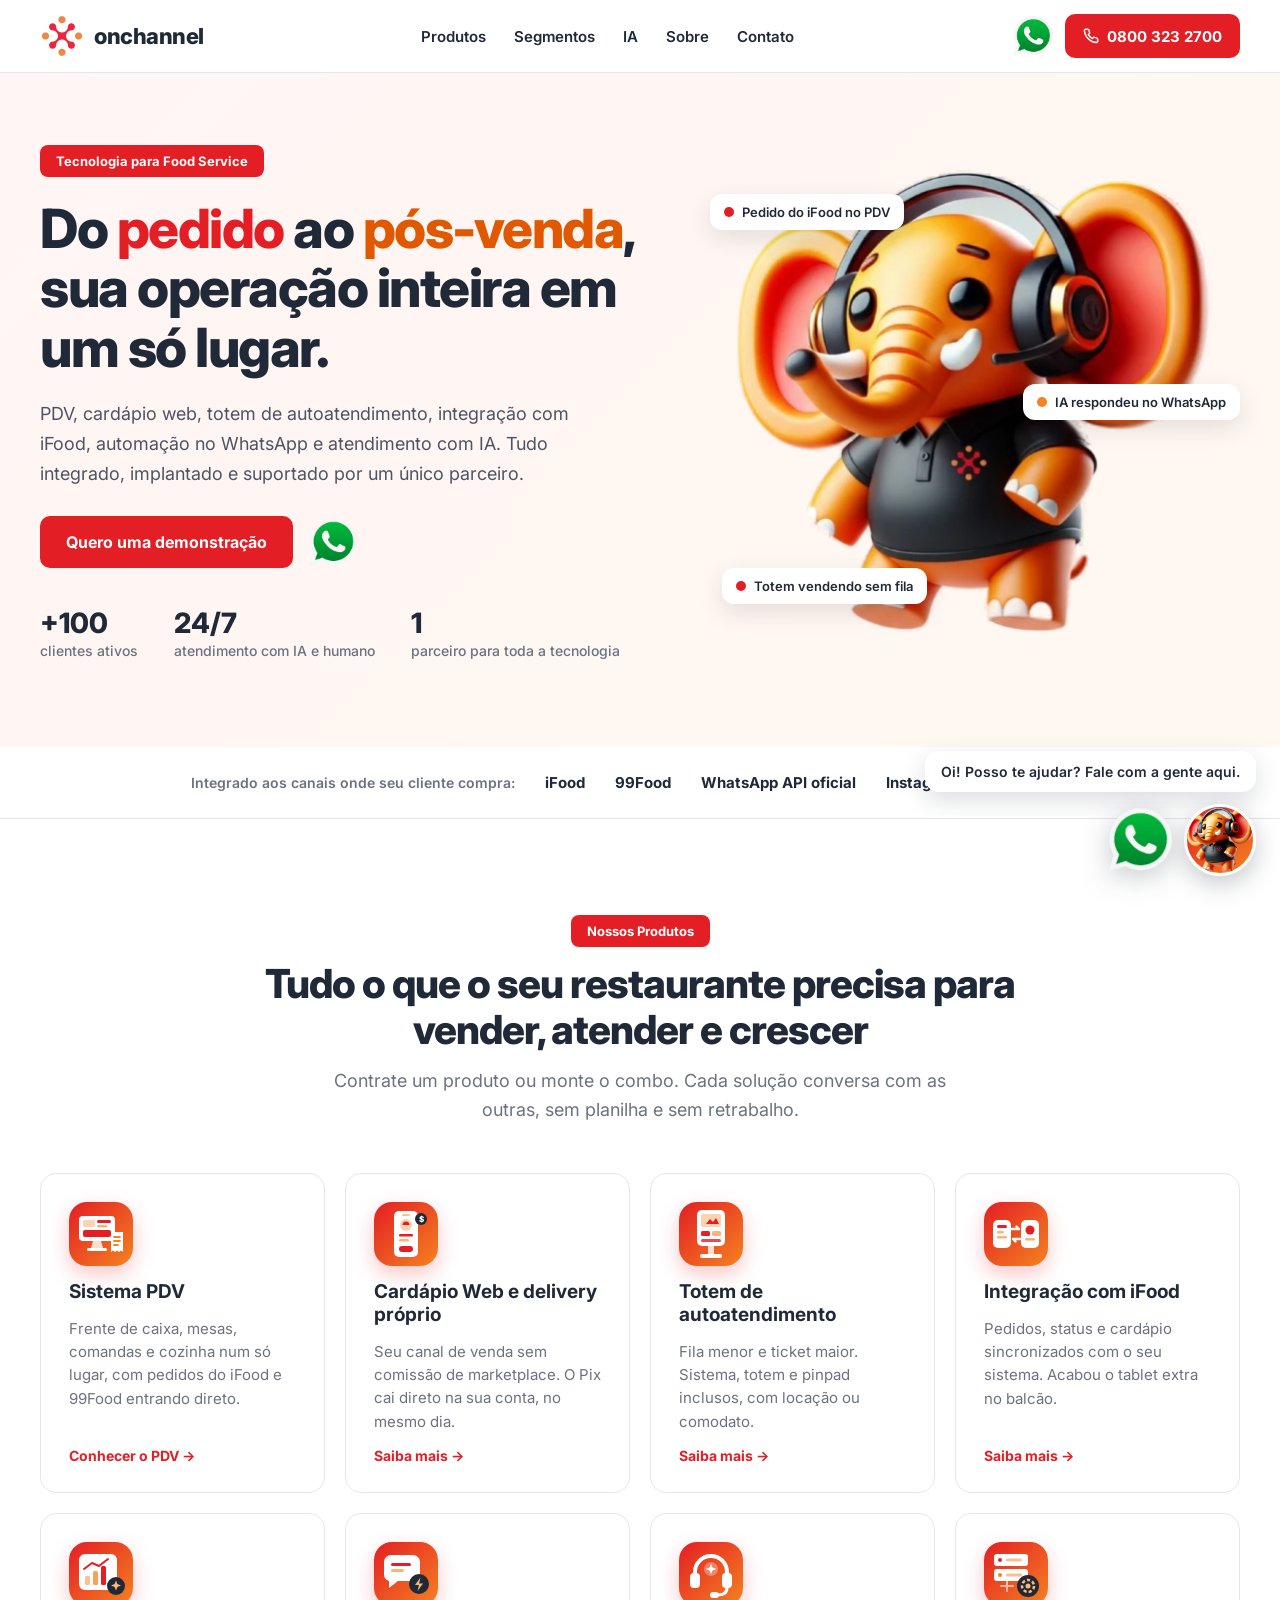
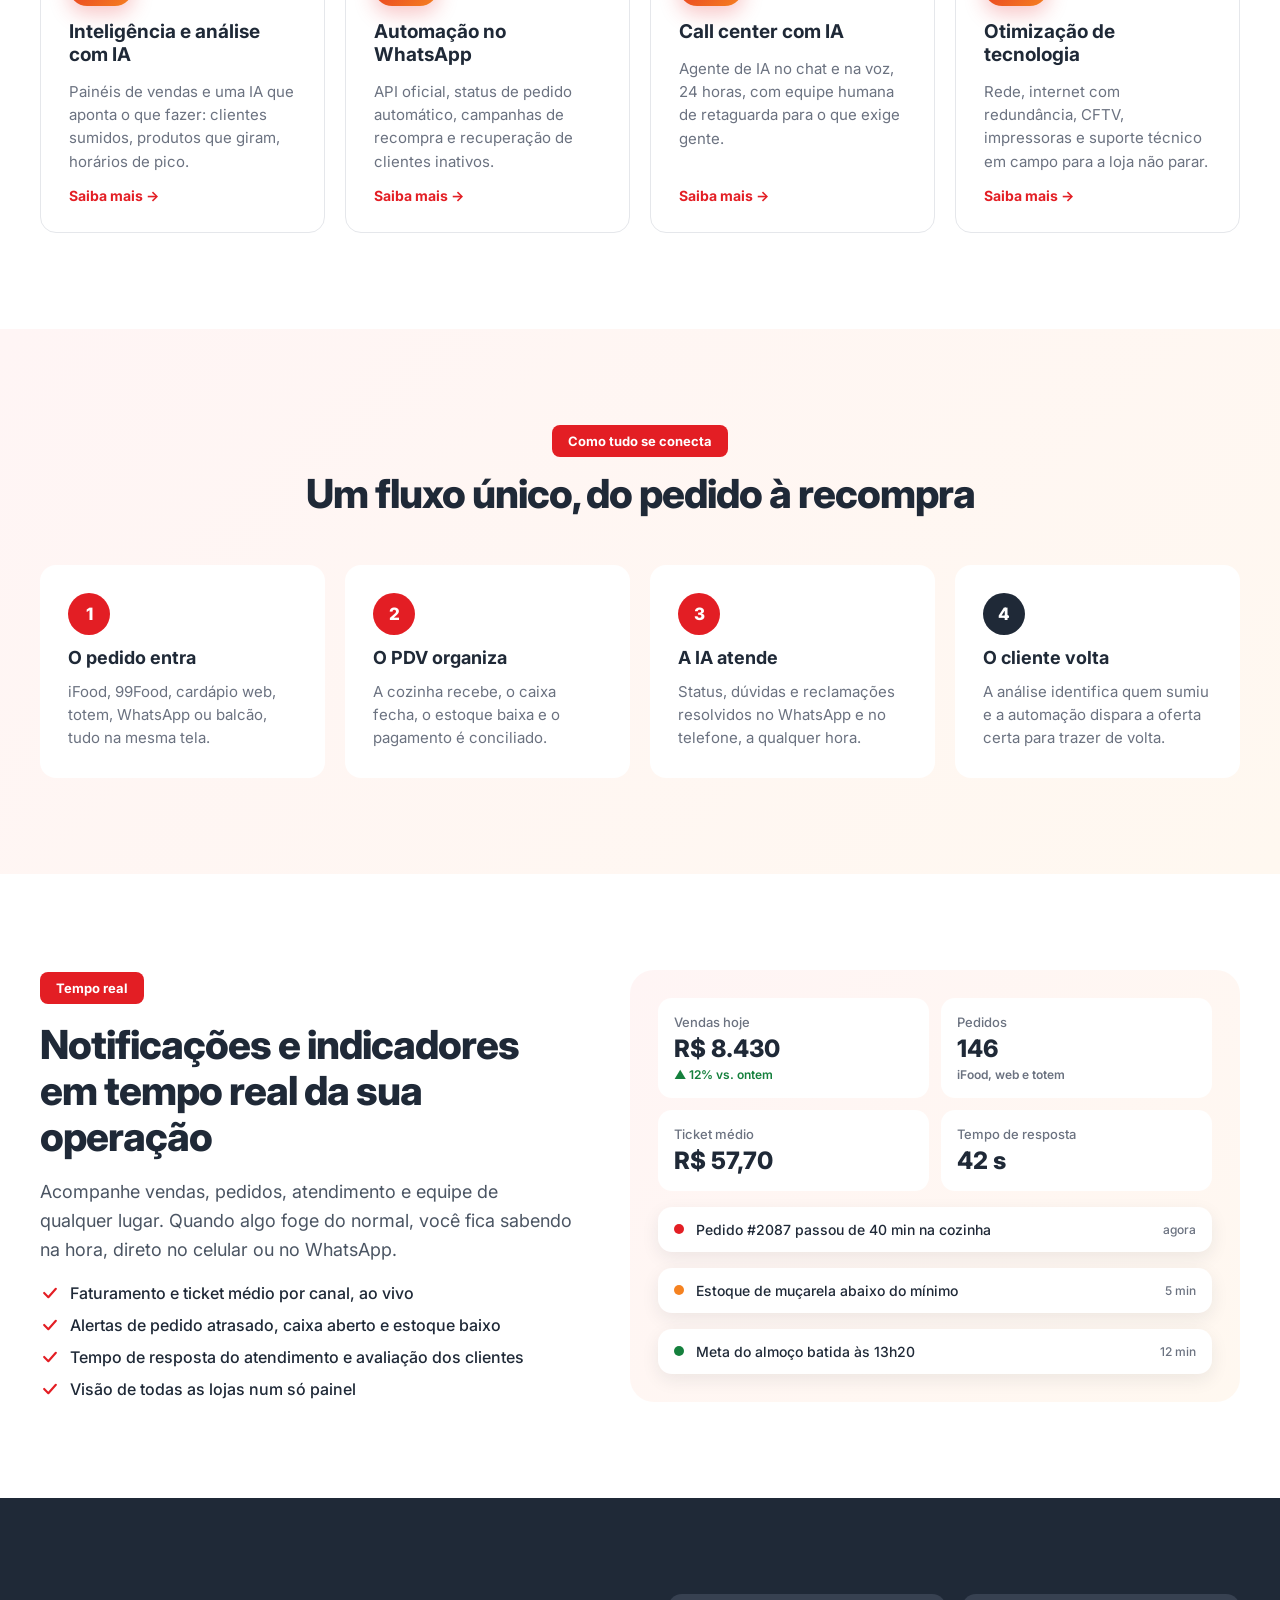
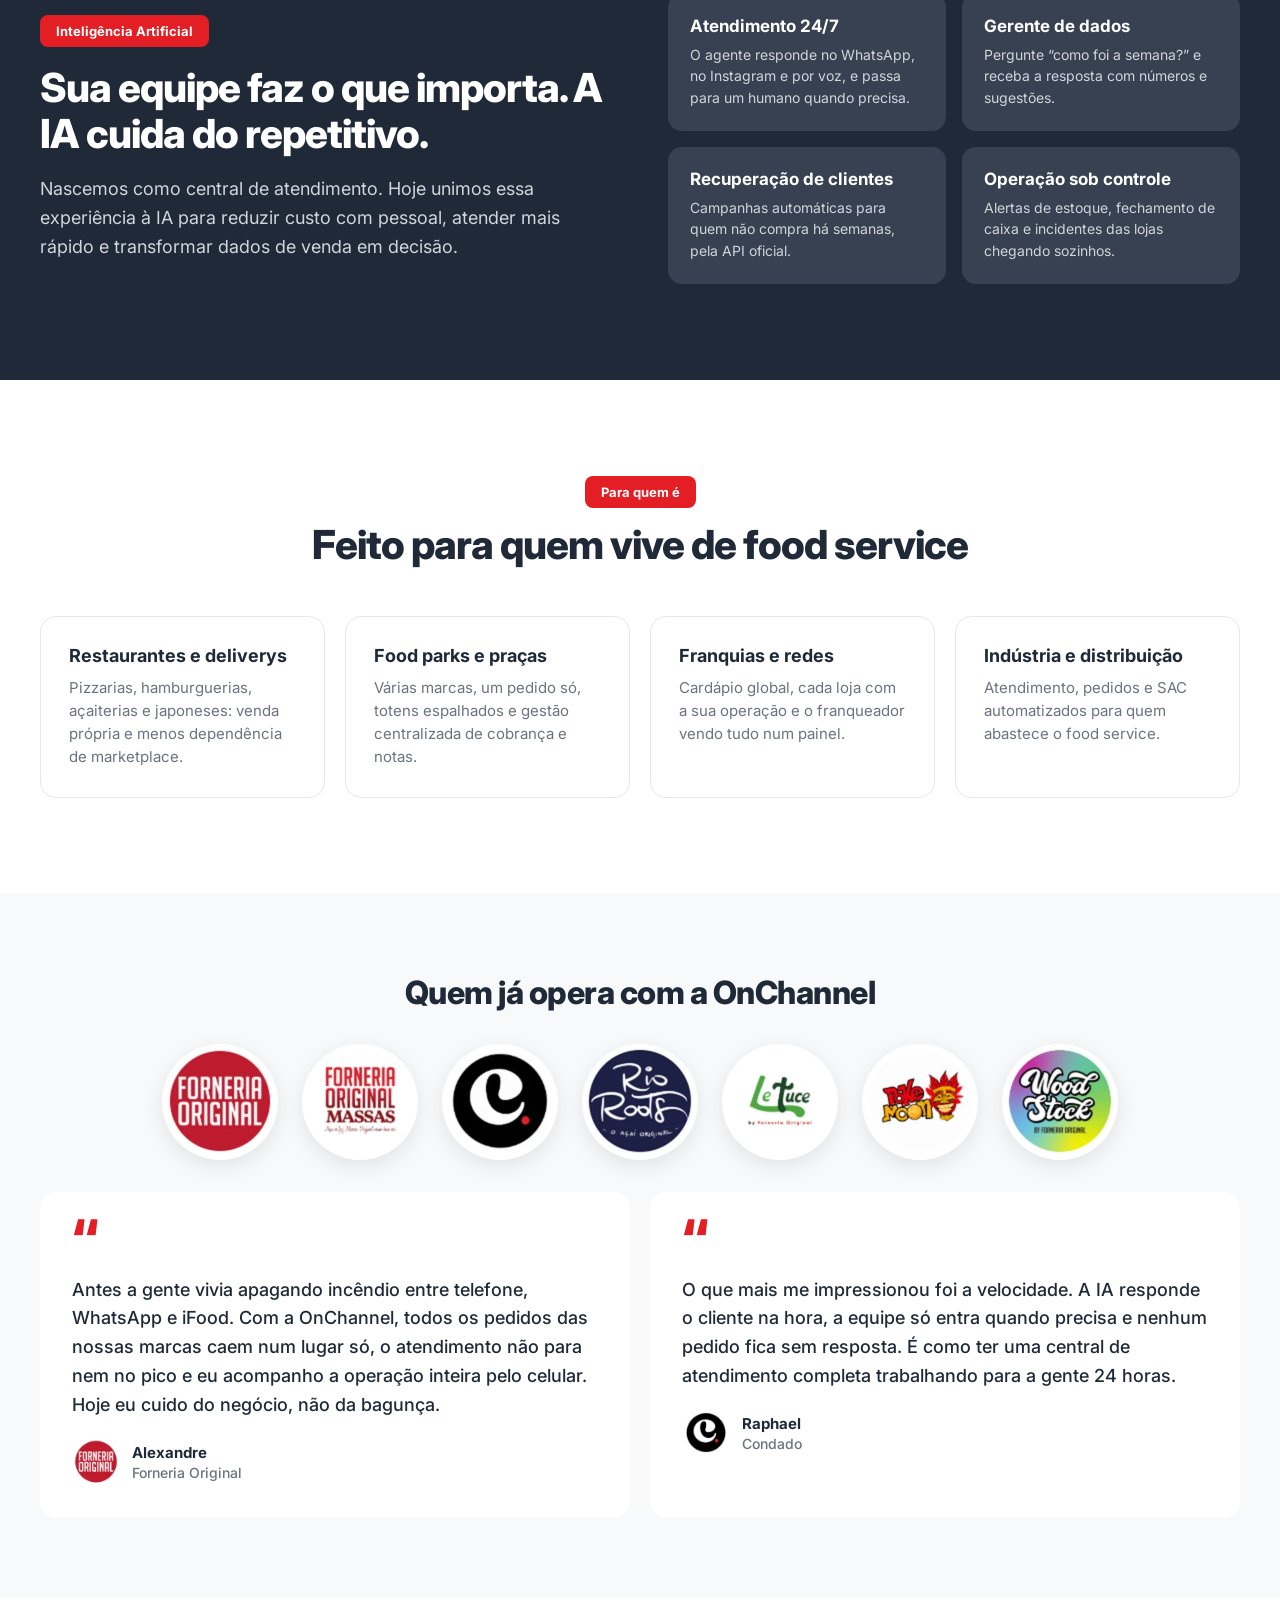
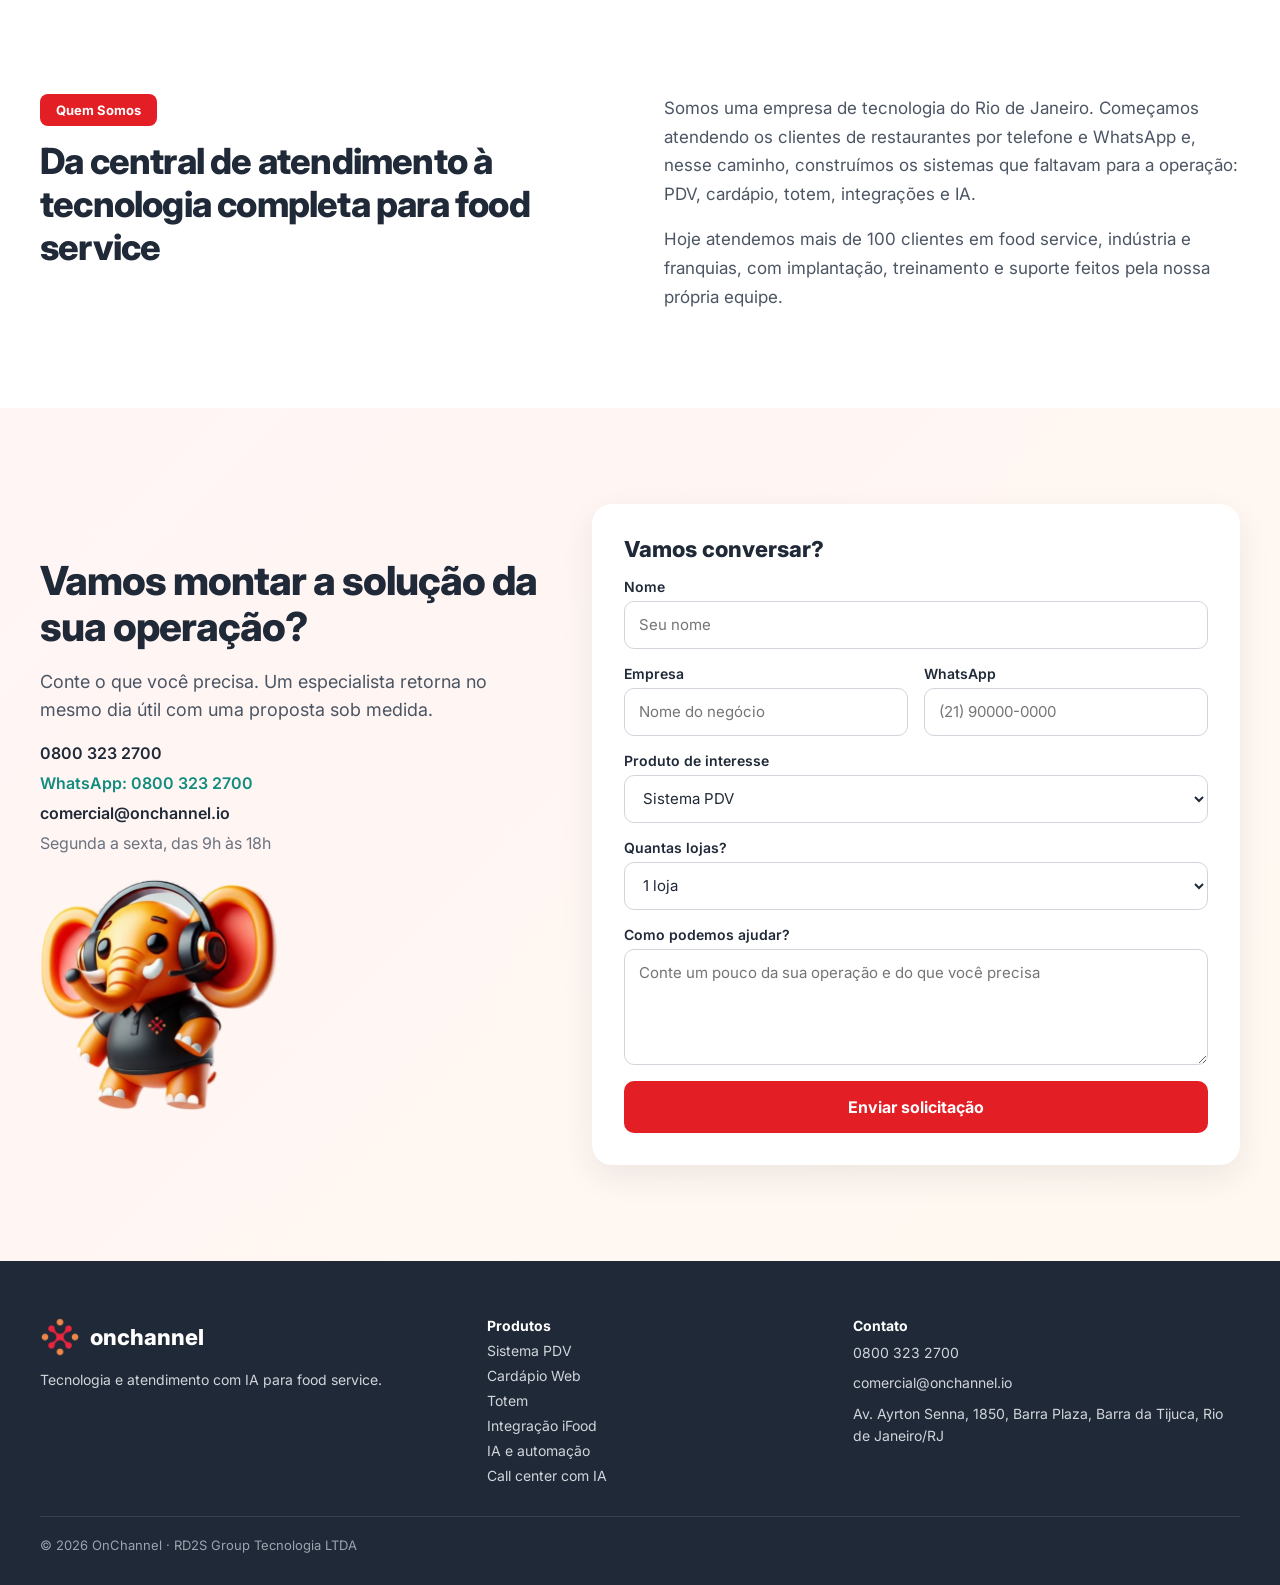
==== commit b448b292: "Home: novos ícones ilustrados dos produtos no padrão da marca Co-Authored-By: Claude Opus 5.5 <norep" ====
--- a/index.html
+++ b/index.html
@@ -16,7 +16,7 @@
 body{margin:0;background:#FFFFFF}
 a{color:#E31E24}a:hover{color:#B3161B}
 .oc-in{width:100%;box-sizing:border-box;height:48px;padding:0 14px;border:1px solid #D1D5DB;border-radius:10px;font:400 15px Inter,sans-serif;color:#1F2937;background:#FFFFFF}
-.oc-card:hover{border-color:#E31E24}
+.oc-card{transition:transform .2s, box-shadow .2s, border-color .2s}.oc-card:hover{border-color:#F3D3D4;transform:translateY(-3px);box-shadow:0 12px 28px rgba(227,30,36,.12)}
 </style>
 <style>html{scroll-behavior:smooth}img{max-width:100%}@media (max-width:640px){h1{font-size:38px!important}h2{font-size:30px!important}}</style>
 </head>
@@ -93,56 +93,56 @@
 <div style="display: grid; grid-template-columns: repeat(auto-fit, minmax(260px, 1fr)); gap: 20px">
 
 <a href="/pdv" class="oc-card" style="display: flex; flex-direction: column; gap: 14px; padding: 28px; border: 1px solid #E5E7EB; border-radius: 16px; text-decoration: none; color: #1F2937; background: #FFFFFF">
-<div style="width: 52px; height: 52px; border-radius: 12px; background: linear-gradient(135deg, #E31E24 0%, #F58220 100%); display: flex; align-items: center; justify-content: center"><svg aria-hidden="true" width="24" height="24" viewBox="0 0 24 24" fill="none" stroke="#FFFFFF" stroke-width="2" stroke-linecap="round" stroke-linejoin="round"><rect x="3" y="4" width="18" height="12" rx="2"></rect><path d="M8 20h8M12 16v4"></path></svg></div>
+<div style="width: 64px; height: 64px; border-radius: 18px; box-shadow: 0 8px 20px rgba(227,30,36,0.25)"><svg viewBox="0 0 64 64" width="64" height="64" aria-hidden="true" style="display: block"><defs><linearGradient id="pg1" x1="0" y1="0" x2="1" y2="1"><stop offset="0" stop-color="#E31E24"/><stop offset="1" stop-color="#F58220"/></linearGradient></defs><rect width="64" height="64" rx="18" fill="url(#pg1)"/><rect x="10" y="14" width="36" height="25" rx="4" fill="#fff"/><rect x="14" y="18" width="12" height="7" rx="1.5" fill="#F58220" fill-opacity=".35"/><rect x="28" y="18" width="14" height="3" rx="1.5" fill="#E31E24"/><rect x="28" y="23" width="10" height="2.5" rx="1.2" fill="#F58220" fill-opacity=".6"/><rect x="14" y="28" width="28" height="7" rx="2" fill="#E31E24"/><path d="M24 39h8l2 7H22z" fill="#fff" fill-opacity=".8"/><rect x="18" y="46" width="20" height="3" rx="1.5" fill="#fff"/><path d="M42 30h12v20l-2-1.5-2 1.5-2-1.5-2 1.5-2-1.5-2 1.5z" fill="#fff"/><path d="M45 35h6M45 39h6M45 43h4" stroke="#F58220" stroke-width="1.8" stroke-linecap="round"/></svg></div>
 <span style="font: 700 19px Inter, sans-serif">Sistema PDV</span>
 <span style="font: 400 15px/1.55 Inter, sans-serif; color: #6B7280">Frente de caixa, mesas, comandas e cozinha num só lugar, com pedidos do iFood e 99Food entrando direto.</span>
 <span style="margin-top: auto; font: 700 14px Inter, sans-serif; color: #E31E24">Conhecer o PDV →</span>
 </a>
 
 <div class="oc-card" style="display: flex; flex-direction: column; gap: 14px; padding: 28px; border: 1px solid #E5E7EB; border-radius: 16px; background: #FFFFFF">
-<div style="width: 52px; height: 52px; border-radius: 12px; background: linear-gradient(135deg, #E31E24 0%, #F58220 100%); display: flex; align-items: center; justify-content: center"><svg aria-hidden="true" width="24" height="24" viewBox="0 0 24 24" fill="none" stroke="#FFFFFF" stroke-width="2" stroke-linecap="round" stroke-linejoin="round"><rect x="6" y="2" width="12" height="20" rx="2"></rect><path d="M10 6h4M9 10h6M9 14h6"></path></svg></div>
+<div style="width: 64px; height: 64px; border-radius: 18px; box-shadow: 0 8px 20px rgba(227,30,36,0.25)"><svg viewBox="0 0 64 64" width="64" height="64" aria-hidden="true" style="display: block"><defs><linearGradient id="pg2" x1="0" y1="0" x2="1" y2="1"><stop offset="0" stop-color="#E31E24"/><stop offset="1" stop-color="#F58220"/></linearGradient></defs><rect width="64" height="64" rx="18" fill="url(#pg2)"/><rect x="20" y="9" width="24" height="46" rx="5" fill="#fff"/><rect x="28" y="12" width="8" height="2" rx="1" fill="#F58220" fill-opacity=".5"/><circle cx="32" cy="23" r="6" fill="#F58220" fill-opacity=".35"/><path d="M28.5 23a3.5 3.5 0 0 1 7 0z" fill="#E31E24"/><rect x="25" y="32" width="14" height="2.5" rx="1.2" fill="#E31E24"/><rect x="25" y="37" width="10" height="2.5" rx="1.2" fill="#F58220" fill-opacity=".6"/><rect x="25" y="44" width="14" height="6" rx="3" fill="#E31E24"/><circle cx="47" cy="17" r="6" fill="#1F2937"/><text x="47" y="20" font-size="8" font-weight="800" fill="#fff" text-anchor="middle" font-family="Inter,sans-serif">$</text></svg></div>
 <span style="font: 700 19px Inter, sans-serif">Cardápio Web e delivery próprio</span>
 <span style="font: 400 15px/1.55 Inter, sans-serif; color: #6B7280">Seu canal de venda sem comissão de marketplace. O Pix cai direto na sua conta, no mesmo dia.</span>
 <span style="margin-top: auto; font: 700 14px Inter, sans-serif; color: #E31E24">Saiba mais →</span>
 </div>
 
 <div class="oc-card" style="display: flex; flex-direction: column; gap: 14px; padding: 28px; border: 1px solid #E5E7EB; border-radius: 16px; background: #FFFFFF">
-<div style="width: 52px; height: 52px; border-radius: 12px; background: linear-gradient(135deg, #E31E24 0%, #F58220 100%); display: flex; align-items: center; justify-content: center"><svg aria-hidden="true" width="24" height="24" viewBox="0 0 24 24" fill="none" stroke="#FFFFFF" stroke-width="2" stroke-linecap="round" stroke-linejoin="round"><rect x="6" y="2" width="12" height="15" rx="2"></rect><path d="M12 17v3M8 22h8M9 12h6"></path></svg></div>
+<div style="width: 64px; height: 64px; border-radius: 18px; box-shadow: 0 8px 20px rgba(227,30,36,0.25)"><svg viewBox="0 0 64 64" width="64" height="64" aria-hidden="true" style="display: block"><defs><linearGradient id="pg3" x1="0" y1="0" x2="1" y2="1"><stop offset="0" stop-color="#E31E24"/><stop offset="1" stop-color="#F58220"/></linearGradient></defs><rect width="64" height="64" rx="18" fill="url(#pg3)"/><rect x="18" y="8" width="28" height="36" rx="5" fill="#fff"/><rect x="22" y="12" width="20" height="13" rx="2" fill="#F58220" fill-opacity=".35"/><path d="M27 22l4-5 3 3 3-4 3 6z" fill="#E31E24"/><rect x="22" y="29" width="9" height="5" rx="1.5" fill="#E31E24"/><rect x="33" y="29" width="9" height="5" rx="1.5" fill="#F58220" fill-opacity=".6"/><rect x="22" y="37" width="20" height="3" rx="1.5" fill="#E31E24" fill-opacity=".8"/><rect x="29" y="44" width="6" height="8" fill="#fff" fill-opacity=".8"/><rect x="21" y="52" width="22" height="4" rx="2" fill="#fff"/></svg></div>
 <span style="font: 700 19px Inter, sans-serif">Totem de autoatendimento</span>
 <span style="font: 400 15px/1.55 Inter, sans-serif; color: #6B7280">Fila menor e ticket maior. Sistema, totem e pinpad inclusos, com locação ou comodato.</span>
 <span style="margin-top: auto; font: 700 14px Inter, sans-serif; color: #E31E24">Saiba mais →</span>
 </div>
 
 <div class="oc-card" style="display: flex; flex-direction: column; gap: 14px; padding: 28px; border: 1px solid #E5E7EB; border-radius: 16px; background: #FFFFFF">
-<div style="width: 52px; height: 52px; border-radius: 12px; background: linear-gradient(135deg, #E31E24 0%, #F58220 100%); display: flex; align-items: center; justify-content: center"><svg aria-hidden="true" width="24" height="24" viewBox="0 0 24 24" fill="none" stroke="#FFFFFF" stroke-width="2" stroke-linecap="round" stroke-linejoin="round"><path d="M10 13a5 5 0 0 0 7 0l3-3a5 5 0 0 0-7-7l-1 1"></path><path d="M14 11a5 5 0 0 0-7 0l-3 3a5 5 0 0 0 7 7l1-1"></path></svg></div>
+<div style="width: 64px; height: 64px; border-radius: 18px; box-shadow: 0 8px 20px rgba(227,30,36,0.25)"><svg viewBox="0 0 64 64" width="64" height="64" aria-hidden="true" style="display: block"><defs><linearGradient id="pg4" x1="0" y1="0" x2="1" y2="1"><stop offset="0" stop-color="#E31E24"/><stop offset="1" stop-color="#F58220"/></linearGradient></defs><rect width="64" height="64" rx="18" fill="url(#pg4)"/><rect x="9" y="18" width="18" height="28" rx="5" fill="#fff"/><rect x="37" y="18" width="18" height="28" rx="5" fill="#fff"/><rect x="13" y="23" width="10" height="3" rx="1.5" fill="#E31E24"/><rect x="13" y="29" width="7" height="2.5" rx="1.2" fill="#F58220" fill-opacity=".6"/><rect x="13" y="34" width="10" height="2.5" rx="1.2" fill="#F58220" fill-opacity=".6"/><circle cx="46" cy="28" r="4.5" fill="#E31E24"/><rect x="41" y="36" width="10" height="2.5" rx="1.2" fill="#F58220" fill-opacity=".6"/><path d="M28 27h7l-2.5-2.5M36 37h-7l2.5 2.5" stroke="#fff" stroke-width="2.4" fill="none" stroke-linecap="round" stroke-linejoin="round"/></svg></div>
 <span style="font: 700 19px Inter, sans-serif">Integração com iFood</span>
 <span style="font: 400 15px/1.55 Inter, sans-serif; color: #6B7280">Pedidos, status e cardápio sincronizados com o seu sistema. Acabou o tablet extra no balcão.</span>
 <span style="margin-top: auto; font: 700 14px Inter, sans-serif; color: #E31E24">Saiba mais →</span>
 </div>
 
 <div class="oc-card" style="display: flex; flex-direction: column; gap: 14px; padding: 28px; border: 1px solid #E5E7EB; border-radius: 16px; background: #FFFFFF">
-<div style="width: 52px; height: 52px; border-radius: 12px; background: linear-gradient(135deg, #E31E24 0%, #F58220 100%); display: flex; align-items: center; justify-content: center"><svg aria-hidden="true" width="24" height="24" viewBox="0 0 24 24" fill="none" stroke="#FFFFFF" stroke-width="2" stroke-linecap="round" stroke-linejoin="round"><path d="M4 20V10M10 20V4M16 20v-7M22 20H2"></path></svg></div>
+<div style="width: 64px; height: 64px; border-radius: 18px; box-shadow: 0 8px 20px rgba(227,30,36,0.25)"><svg viewBox="0 0 64 64" width="64" height="64" aria-hidden="true" style="display: block"><defs><linearGradient id="pg5" x1="0" y1="0" x2="1" y2="1"><stop offset="0" stop-color="#E31E24"/><stop offset="1" stop-color="#F58220"/></linearGradient></defs><rect width="64" height="64" rx="18" fill="url(#pg5)"/><rect x="10" y="12" width="38" height="36" rx="6" fill="#fff"/><rect x="16" y="34" width="5" height="9" rx="1.5" fill="#F58220" fill-opacity=".5"/><rect x="24" y="29" width="5" height="14" rx="1.5" fill="#F58220" fill-opacity=".75"/><rect x="32" y="24" width="5" height="19" rx="1.5" fill="#E31E24"/><path d="M15 27l8-6 7 3 9-7" stroke="#E31E24" stroke-width="2" fill="none" stroke-linecap="round" stroke-linejoin="round"/><circle cx="47" cy="44" r="9" fill="#1F2937"/><path d="M47 38.5l1.4 3.6 3.6 1.4-3.6 1.4-1.4 3.6-1.4-3.6-3.6-1.4 3.6-1.4z" fill="#FDBA74"/></svg></div>
 <span style="font: 700 19px Inter, sans-serif">Inteligência e análise com IA</span>
 <span style="font: 400 15px/1.55 Inter, sans-serif; color: #6B7280">Painéis de vendas e uma IA que aponta o que fazer: clientes sumidos, produtos que giram, horários de pico.</span>
 <span style="margin-top: auto; font: 700 14px Inter, sans-serif; color: #E31E24">Saiba mais →</span>
 </div>
 
 <div class="oc-card" style="display: flex; flex-direction: column; gap: 14px; padding: 28px; border: 1px solid #E5E7EB; border-radius: 16px; background: #FFFFFF">
-<div style="width: 52px; height: 52px; border-radius: 12px; background: linear-gradient(135deg, #E31E24 0%, #F58220 100%); display: flex; align-items: center; justify-content: center"><svg aria-hidden="true" width="24" height="24" viewBox="0 0 24 24" fill="none" stroke="#FFFFFF" stroke-width="2" stroke-linecap="round" stroke-linejoin="round"><path d="M13 2L4 14h7l-1 8 9-12h-7z"></path></svg></div>
+<div style="width: 64px; height: 64px; border-radius: 18px; box-shadow: 0 8px 20px rgba(227,30,36,0.25)"><svg viewBox="0 0 64 64" width="64" height="64" aria-hidden="true" style="display: block"><defs><linearGradient id="pg6" x1="0" y1="0" x2="1" y2="1"><stop offset="0" stop-color="#E31E24"/><stop offset="1" stop-color="#F58220"/></linearGradient></defs><rect width="64" height="64" rx="18" fill="url(#pg6)"/><path d="M10 20a7 7 0 0 1 7-7h22a7 7 0 0 1 7 7v12a7 7 0 0 1-7 7H24l-9 7v-7a7 7 0 0 1-5-7z" fill="#fff"/><rect x="17" y="21" width="20" height="3" rx="1.5" fill="#E31E24"/><rect x="17" y="27" width="13" height="3" rx="1.5" fill="#F58220" fill-opacity=".6"/><circle cx="45" cy="42" r="10" fill="#1F2937"/><path d="M46.5 35.5l-5.5 7.5h4l-1.5 6 5.5-7.5h-4z" fill="#FDBA74"/></svg></div>
 <span style="font: 700 19px Inter, sans-serif">Automação no WhatsApp</span>
 <span style="font: 400 15px/1.55 Inter, sans-serif; color: #6B7280">API oficial, status de pedido automático, campanhas de recompra e recuperação de clientes inativos.</span>
 <span style="margin-top: auto; font: 700 14px Inter, sans-serif; color: #E31E24">Saiba mais →</span>
 </div>
 
 <div class="oc-card" style="display: flex; flex-direction: column; gap: 14px; padding: 28px; border: 1px solid #E5E7EB; border-radius: 16px; background: #FFFFFF">
-<div style="width: 52px; height: 52px; border-radius: 12px; background: linear-gradient(135deg, #E31E24 0%, #F58220 100%); display: flex; align-items: center; justify-content: center"><svg aria-hidden="true" width="24" height="24" viewBox="0 0 24 24" fill="none" stroke="#FFFFFF" stroke-width="2" stroke-linecap="round" stroke-linejoin="round"><path d="M4 14v-2a8 8 0 0 1 16 0v2"></path><rect x="3" y="14" width="4" height="6" rx="1"></rect><rect x="17" y="14" width="4" height="6" rx="1"></rect></svg></div>
+<div style="width: 64px; height: 64px; border-radius: 18px; box-shadow: 0 8px 20px rgba(227,30,36,0.25)"><svg viewBox="0 0 64 64" width="64" height="64" aria-hidden="true" style="display: block"><defs><linearGradient id="pg7" x1="0" y1="0" x2="1" y2="1"><stop offset="0" stop-color="#E31E24"/><stop offset="1" stop-color="#F58220"/></linearGradient></defs><rect width="64" height="64" rx="18" fill="url(#pg7)"/><path d="M16 34v-4a16 16 0 0 1 32 0v4" stroke="#fff" stroke-width="4" fill="none" stroke-linecap="round"/><rect x="11" y="31" width="10" height="15" rx="4" fill="#fff"/><rect x="43" y="31" width="10" height="15" rx="4" fill="#fff"/><path d="M48 46c0 5-4 7-10 7" stroke="#fff" stroke-width="3" fill="none" stroke-linecap="round"/><rect x="31" y="50" width="9" height="6" rx="3" fill="#fff"/><circle cx="32" cy="27" r="7" fill="#fff" fill-opacity=".3"/><path d="M32 21.5l1.5 3.9 3.9 1.5-3.9 1.5L32 32.3l-1.5-3.9-3.9-1.5 3.9-1.5z" fill="#fff"/></svg></div>
 <span style="font: 700 19px Inter, sans-serif">Call center com IA</span>
 <span style="font: 400 15px/1.55 Inter, sans-serif; color: #6B7280">Agente de IA no chat e na voz, 24 horas, com equipe humana de retaguarda para o que exige gente.</span>
 <span style="margin-top: auto; font: 700 14px Inter, sans-serif; color: #E31E24">Saiba mais →</span>
 </div>
 
 <div class="oc-card" style="display: flex; flex-direction: column; gap: 14px; padding: 28px; border: 1px solid #E5E7EB; border-radius: 16px; background: #FFFFFF">
-<div style="width: 52px; height: 52px; border-radius: 12px; background: linear-gradient(135deg, #E31E24 0%, #F58220 100%); display: flex; align-items: center; justify-content: center"><svg aria-hidden="true" width="24" height="24" viewBox="0 0 24 24" fill="none" stroke="#FFFFFF" stroke-width="2" stroke-linecap="round" stroke-linejoin="round"><rect x="3" y="4" width="18" height="6" rx="1"></rect><rect x="3" y="14" width="18" height="6" rx="1"></rect><path d="M7 7h.01M7 17h.01"></path></svg></div>
+<div style="width: 64px; height: 64px; border-radius: 18px; box-shadow: 0 8px 20px rgba(227,30,36,0.25)"><svg viewBox="0 0 64 64" width="64" height="64" aria-hidden="true" style="display: block"><defs><linearGradient id="pg8" x1="0" y1="0" x2="1" y2="1"><stop offset="0" stop-color="#E31E24"/><stop offset="1" stop-color="#F58220"/></linearGradient></defs><rect width="64" height="64" rx="18" fill="url(#pg8)"/><rect x="10" y="12" width="34" height="12" rx="3" fill="#fff"/><rect x="10" y="27" width="34" height="12" rx="3" fill="#fff"/><circle cx="16" cy="18" r="2" fill="#E31E24"/><circle cx="16" cy="33" r="2" fill="#F58220"/><rect x="22" y="16.5" width="16" height="3" rx="1.5" fill="#F58220" fill-opacity=".5"/><rect x="22" y="31.5" width="16" height="3" rx="1.5" fill="#F58220" fill-opacity=".5"/><circle cx="44" cy="44" r="11" fill="#1F2937"/><circle cx="44" cy="44" r="6" fill="none" stroke="#FDBA74" stroke-width="2.5" stroke-dasharray="3.2 2.1"/><circle cx="44" cy="44" r="2.5" fill="#FDBA74"/><path d="M17 44h12M23 39v10" stroke="#fff" stroke-opacity=".6" stroke-width="2" stroke-linecap="round"/></svg></div>
 <span style="font: 700 19px Inter, sans-serif">Otimização de tecnologia</span>
 <span style="font: 400 15px/1.55 Inter, sans-serif; color: #6B7280">Rede, internet com redundância, CFTV, impressoras e suporte técnico em campo para a loja não parar.</span>
 <span style="margin-top: auto; font: 700 14px Inter, sans-serif; color: #E31E24">Saiba mais →</span>
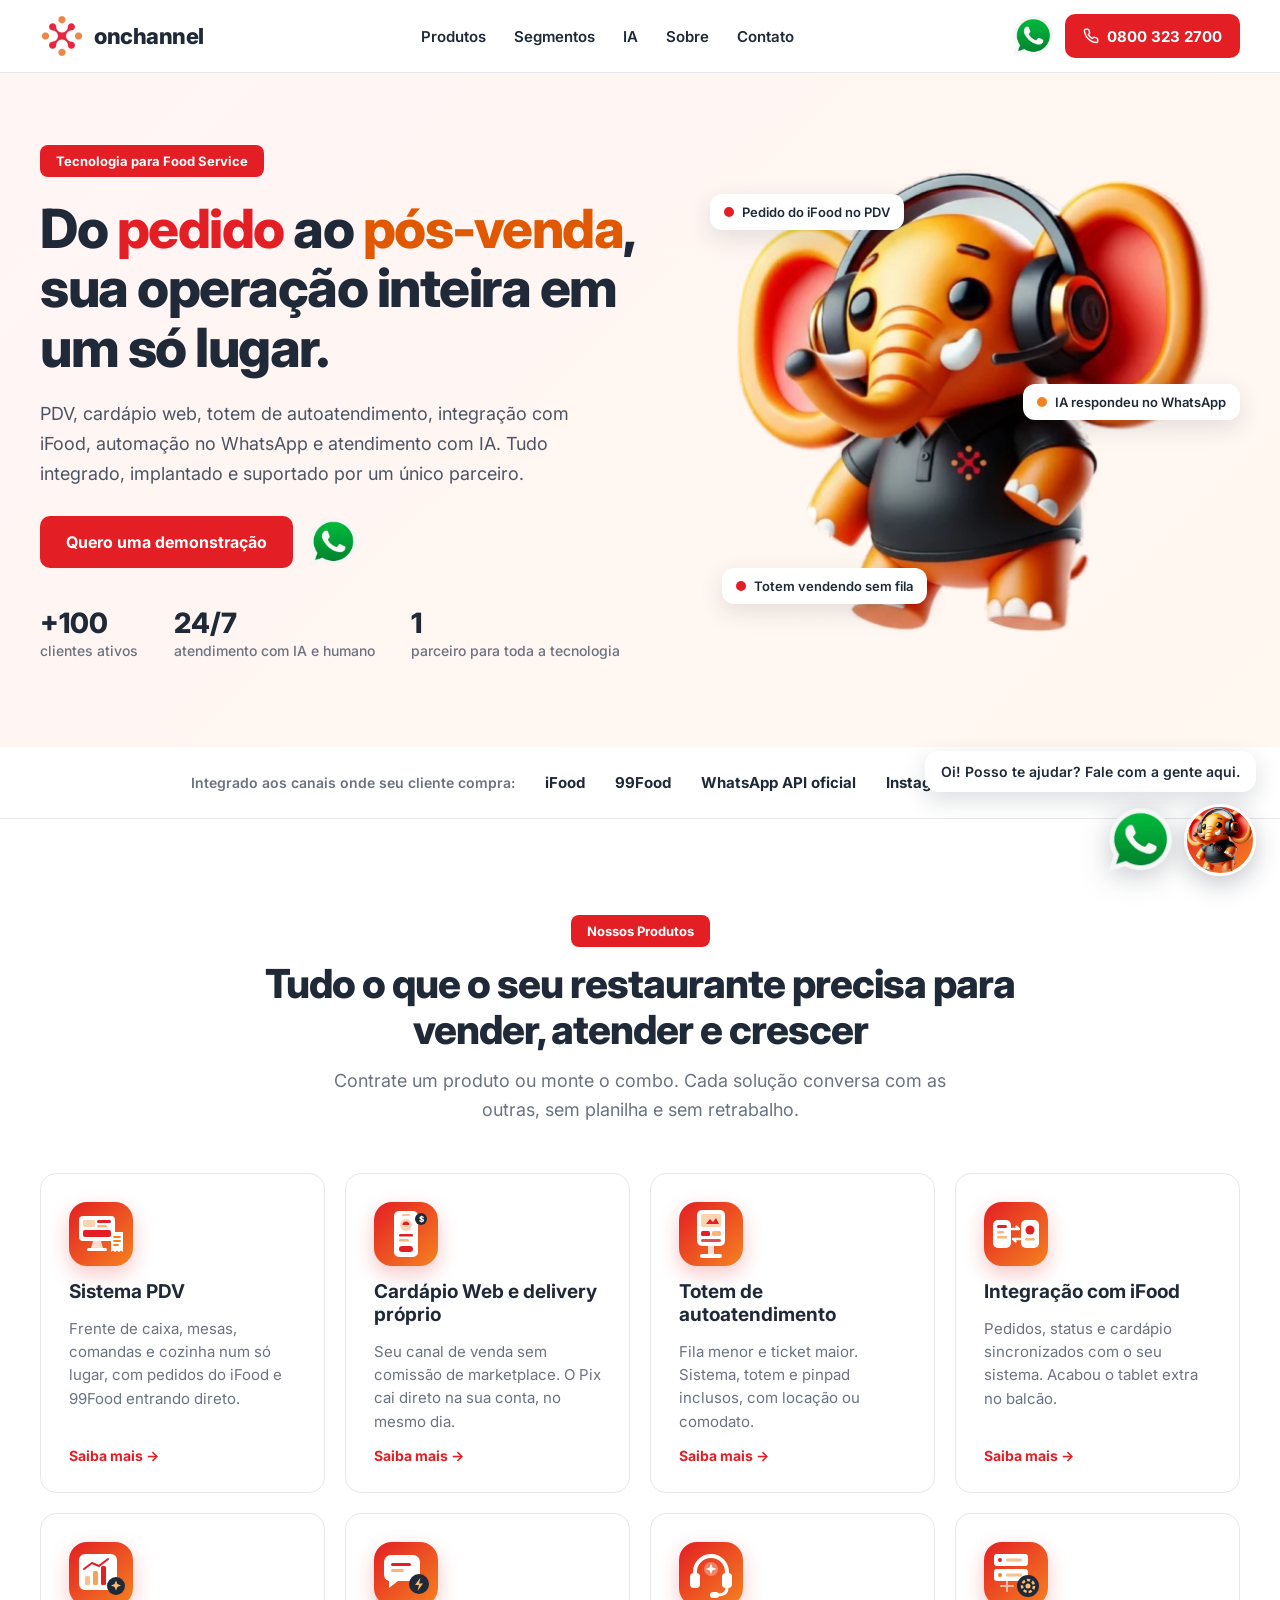
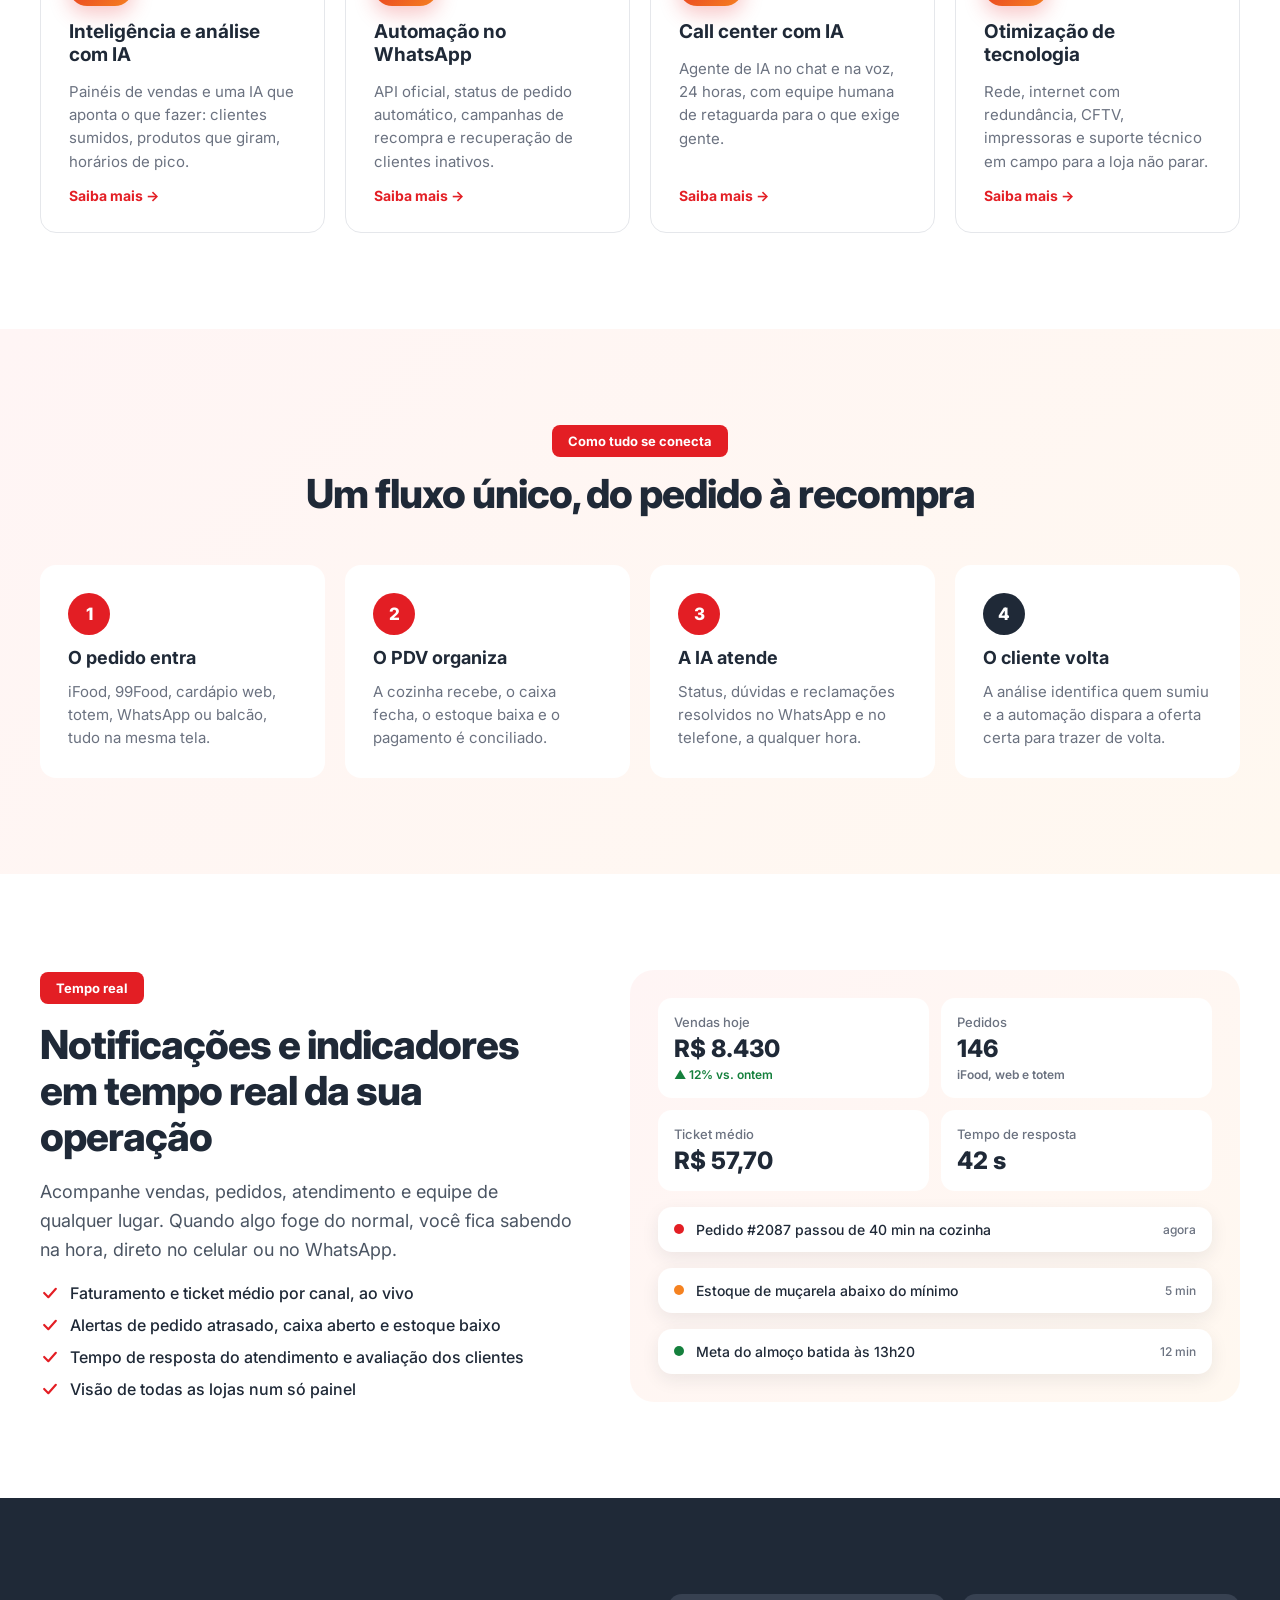
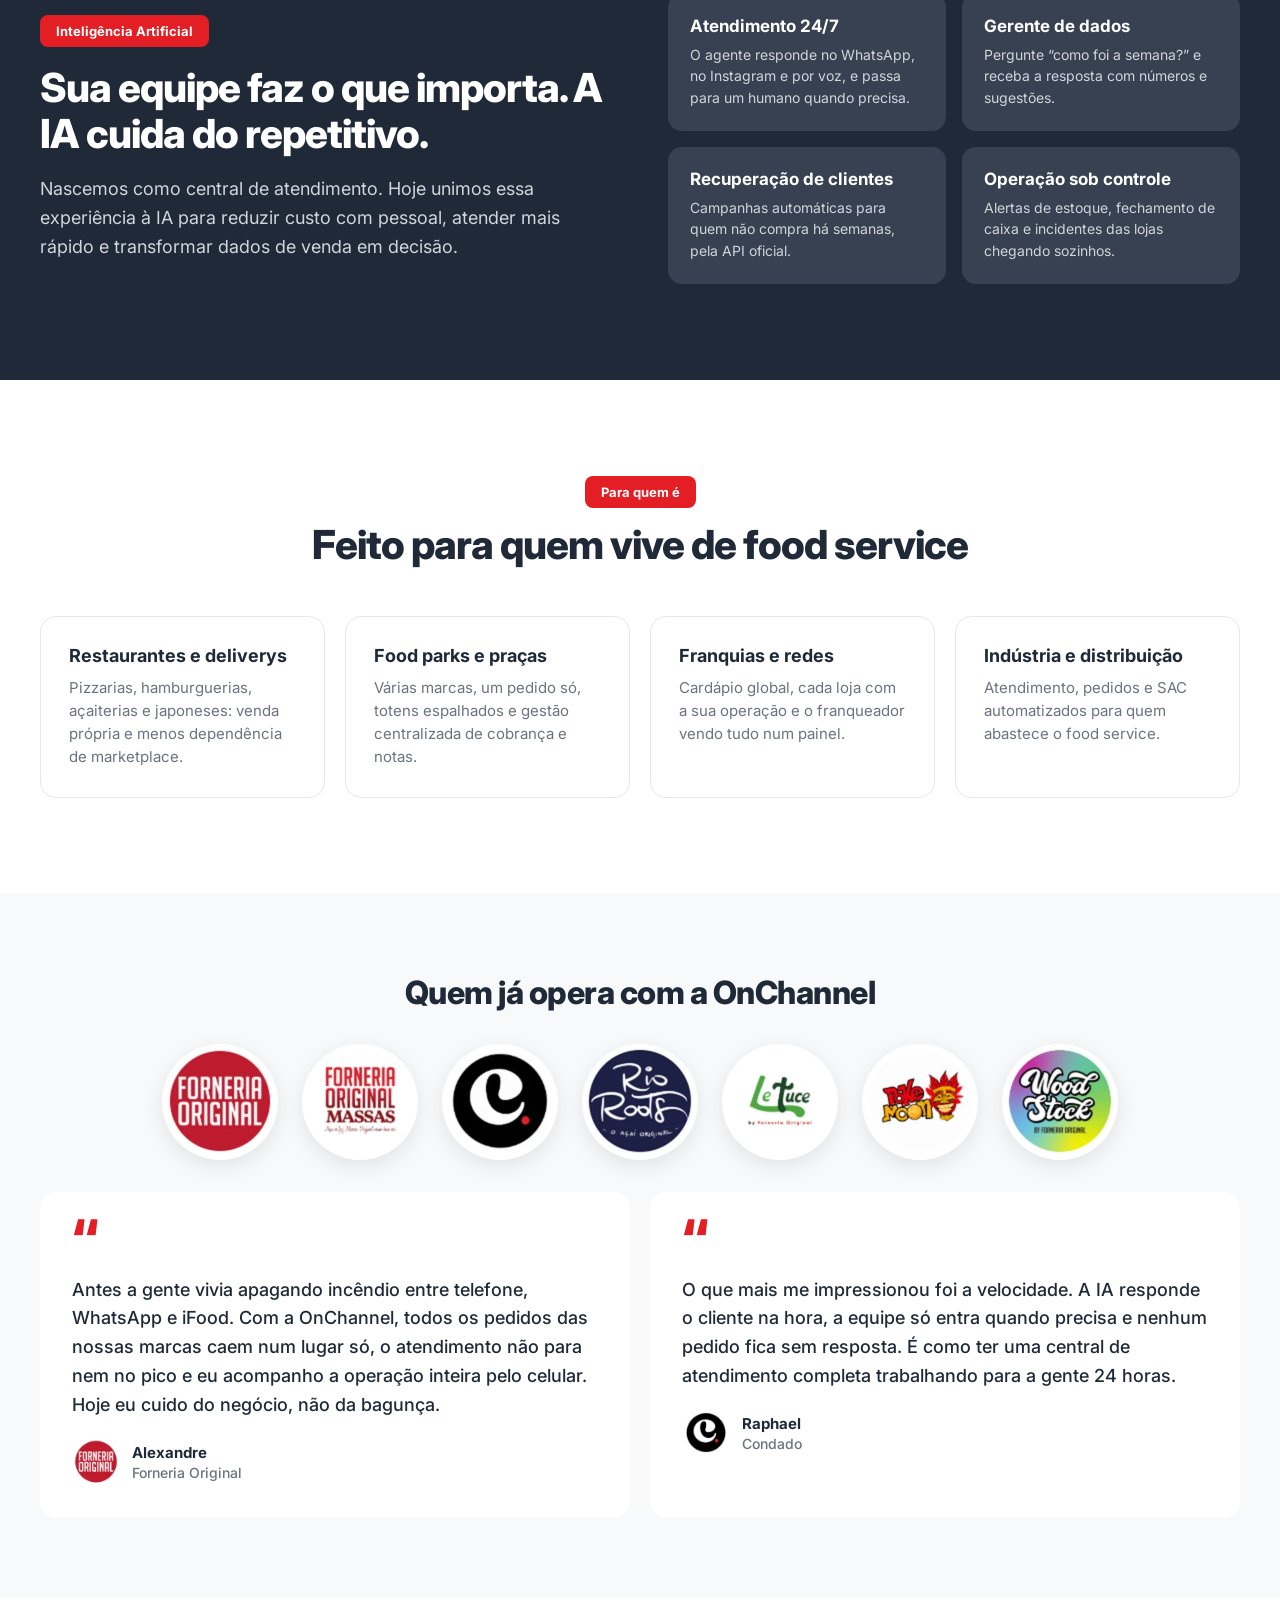
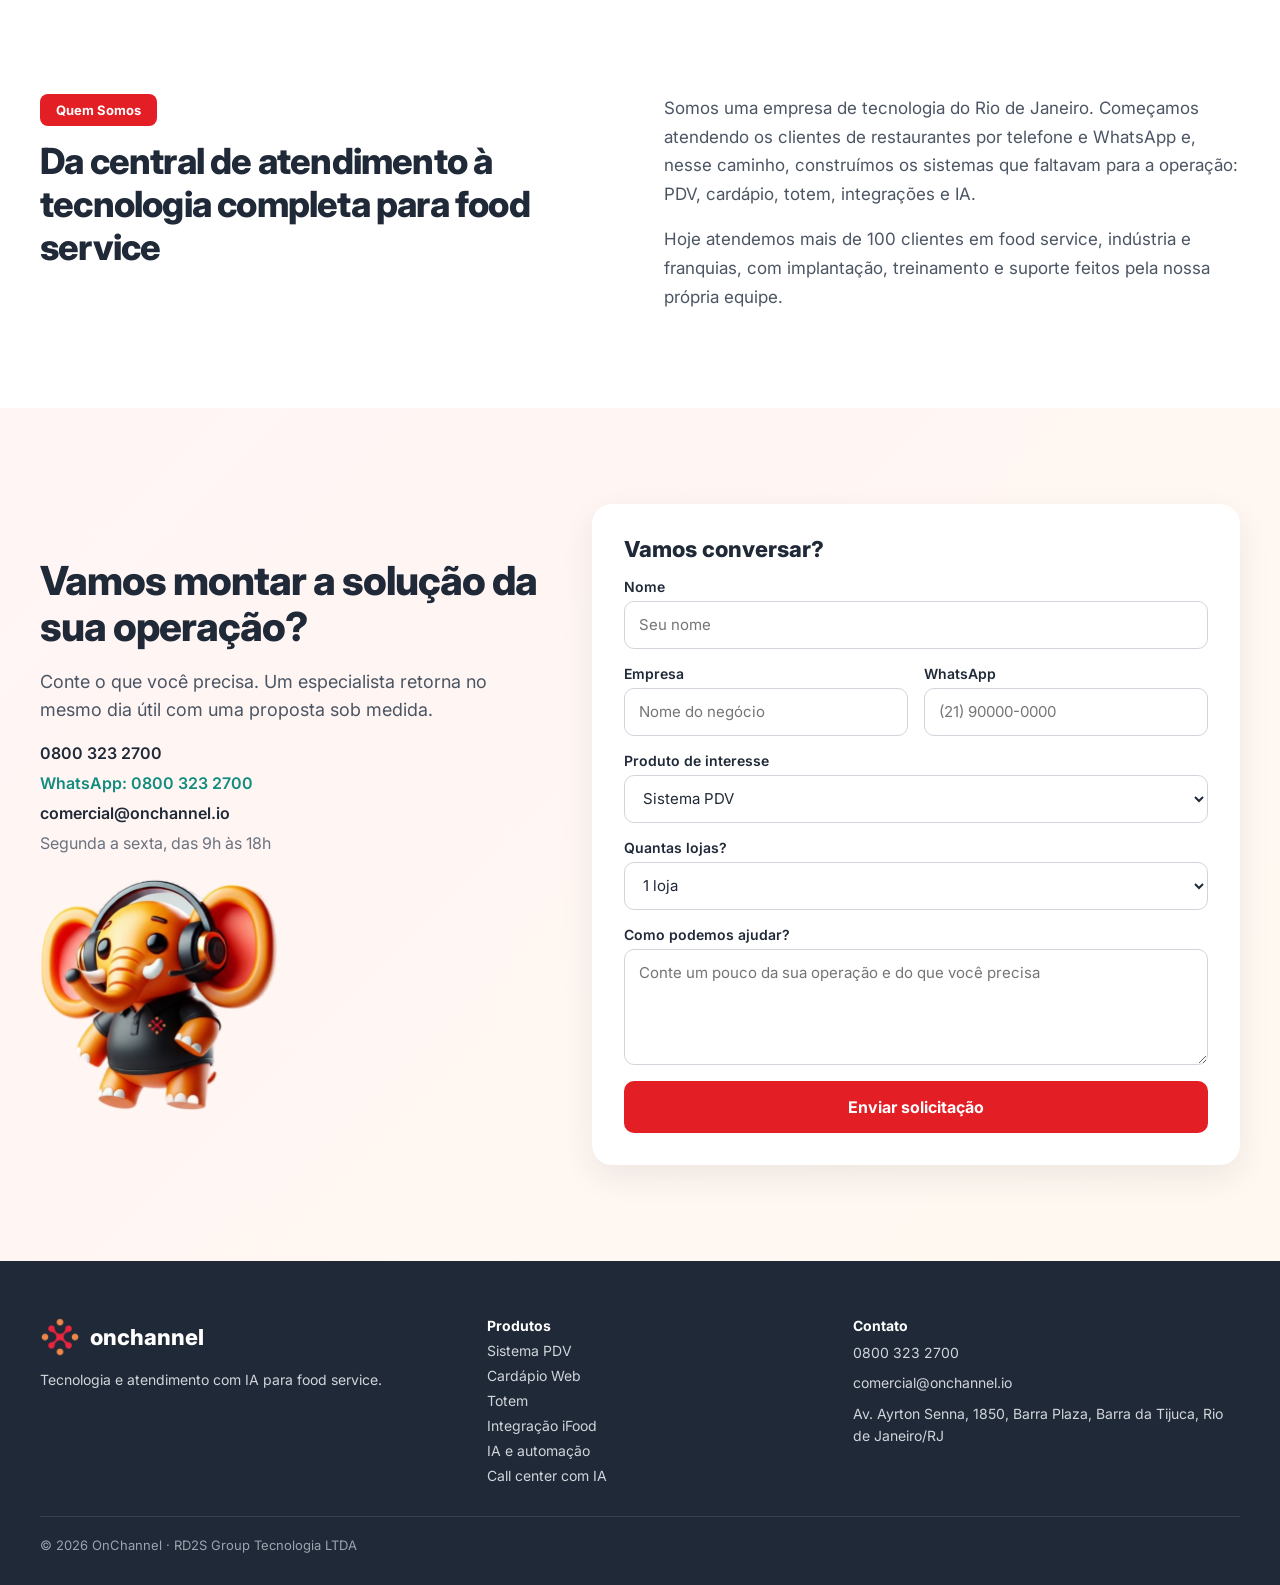
==== commit 224ceeb4: "Publica a Central IA em /centralia e liga os cards de produtos Cards de IA, automação e call center " ====
--- a/index.html
+++ b/index.html
@@ -92,61 +92,61 @@
 </div>
 <div style="display: grid; grid-template-columns: repeat(auto-fit, minmax(260px, 1fr)); gap: 20px">
 
-<a href="/pdv" class="oc-card" style="display: flex; flex-direction: column; gap: 14px; padding: 28px; border: 1px solid #E5E7EB; border-radius: 16px; text-decoration: none; color: #1F2937; background: #FFFFFF">
+<a href="https://www.myfoodpark.com.br/" class="oc-card" style="display: flex; flex-direction: column; gap: 14px; padding: 28px; border: 1px solid #E5E7EB; border-radius: 16px; text-decoration: none; color: #1F2937; background: #FFFFFF">
 <div style="width: 64px; height: 64px; border-radius: 18px; box-shadow: 0 8px 20px rgba(227,30,36,0.25)"><svg viewBox="0 0 64 64" width="64" height="64" aria-hidden="true" style="display: block"><defs><linearGradient id="pg1" x1="0" y1="0" x2="1" y2="1"><stop offset="0" stop-color="#E31E24"/><stop offset="1" stop-color="#F58220"/></linearGradient></defs><rect width="64" height="64" rx="18" fill="url(#pg1)"/><rect x="10" y="14" width="36" height="25" rx="4" fill="#fff"/><rect x="14" y="18" width="12" height="7" rx="1.5" fill="#F58220" fill-opacity=".35"/><rect x="28" y="18" width="14" height="3" rx="1.5" fill="#E31E24"/><rect x="28" y="23" width="10" height="2.5" rx="1.2" fill="#F58220" fill-opacity=".6"/><rect x="14" y="28" width="28" height="7" rx="2" fill="#E31E24"/><path d="M24 39h8l2 7H22z" fill="#fff" fill-opacity=".8"/><rect x="18" y="46" width="20" height="3" rx="1.5" fill="#fff"/><path d="M42 30h12v20l-2-1.5-2 1.5-2-1.5-2 1.5-2-1.5-2 1.5z" fill="#fff"/><path d="M45 35h6M45 39h6M45 43h4" stroke="#F58220" stroke-width="1.8" stroke-linecap="round"/></svg></div>
 <span style="font: 700 19px Inter, sans-serif">Sistema PDV</span>
 <span style="font: 400 15px/1.55 Inter, sans-serif; color: #6B7280">Frente de caixa, mesas, comandas e cozinha num só lugar, com pedidos do iFood e 99Food entrando direto.</span>
-<span style="margin-top: auto; font: 700 14px Inter, sans-serif; color: #E31E24">Conhecer o PDV →</span>
-</a>
-
-<div class="oc-card" style="display: flex; flex-direction: column; gap: 14px; padding: 28px; border: 1px solid #E5E7EB; border-radius: 16px; background: #FFFFFF">
+<span style="margin-top: auto; font: 700 14px Inter, sans-serif; color: #E31E24">Saiba mais →</span>
+</a>
+
+<a href="https://www.myfoodpark.com.br/" class="oc-card" style="text-decoration: none; color: #1F2937; display: flex; flex-direction: column; gap: 14px; padding: 28px; border: 1px solid #E5E7EB; border-radius: 16px; background: #FFFFFF">
 <div style="width: 64px; height: 64px; border-radius: 18px; box-shadow: 0 8px 20px rgba(227,30,36,0.25)"><svg viewBox="0 0 64 64" width="64" height="64" aria-hidden="true" style="display: block"><defs><linearGradient id="pg2" x1="0" y1="0" x2="1" y2="1"><stop offset="0" stop-color="#E31E24"/><stop offset="1" stop-color="#F58220"/></linearGradient></defs><rect width="64" height="64" rx="18" fill="url(#pg2)"/><rect x="20" y="9" width="24" height="46" rx="5" fill="#fff"/><rect x="28" y="12" width="8" height="2" rx="1" fill="#F58220" fill-opacity=".5"/><circle cx="32" cy="23" r="6" fill="#F58220" fill-opacity=".35"/><path d="M28.5 23a3.5 3.5 0 0 1 7 0z" fill="#E31E24"/><rect x="25" y="32" width="14" height="2.5" rx="1.2" fill="#E31E24"/><rect x="25" y="37" width="10" height="2.5" rx="1.2" fill="#F58220" fill-opacity=".6"/><rect x="25" y="44" width="14" height="6" rx="3" fill="#E31E24"/><circle cx="47" cy="17" r="6" fill="#1F2937"/><text x="47" y="20" font-size="8" font-weight="800" fill="#fff" text-anchor="middle" font-family="Inter,sans-serif">$</text></svg></div>
 <span style="font: 700 19px Inter, sans-serif">Cardápio Web e delivery próprio</span>
 <span style="font: 400 15px/1.55 Inter, sans-serif; color: #6B7280">Seu canal de venda sem comissão de marketplace. O Pix cai direto na sua conta, no mesmo dia.</span>
 <span style="margin-top: auto; font: 700 14px Inter, sans-serif; color: #E31E24">Saiba mais →</span>
-</div>
-
-<div class="oc-card" style="display: flex; flex-direction: column; gap: 14px; padding: 28px; border: 1px solid #E5E7EB; border-radius: 16px; background: #FFFFFF">
+</a>
+
+<a href="https://totem.myfoodpark.com.br/" class="oc-card" style="text-decoration: none; color: #1F2937; display: flex; flex-direction: column; gap: 14px; padding: 28px; border: 1px solid #E5E7EB; border-radius: 16px; background: #FFFFFF">
 <div style="width: 64px; height: 64px; border-radius: 18px; box-shadow: 0 8px 20px rgba(227,30,36,0.25)"><svg viewBox="0 0 64 64" width="64" height="64" aria-hidden="true" style="display: block"><defs><linearGradient id="pg3" x1="0" y1="0" x2="1" y2="1"><stop offset="0" stop-color="#E31E24"/><stop offset="1" stop-color="#F58220"/></linearGradient></defs><rect width="64" height="64" rx="18" fill="url(#pg3)"/><rect x="18" y="8" width="28" height="36" rx="5" fill="#fff"/><rect x="22" y="12" width="20" height="13" rx="2" fill="#F58220" fill-opacity=".35"/><path d="M27 22l4-5 3 3 3-4 3 6z" fill="#E31E24"/><rect x="22" y="29" width="9" height="5" rx="1.5" fill="#E31E24"/><rect x="33" y="29" width="9" height="5" rx="1.5" fill="#F58220" fill-opacity=".6"/><rect x="22" y="37" width="20" height="3" rx="1.5" fill="#E31E24" fill-opacity=".8"/><rect x="29" y="44" width="6" height="8" fill="#fff" fill-opacity=".8"/><rect x="21" y="52" width="22" height="4" rx="2" fill="#fff"/></svg></div>
 <span style="font: 700 19px Inter, sans-serif">Totem de autoatendimento</span>
 <span style="font: 400 15px/1.55 Inter, sans-serif; color: #6B7280">Fila menor e ticket maior. Sistema, totem e pinpad inclusos, com locação ou comodato.</span>
 <span style="margin-top: auto; font: 700 14px Inter, sans-serif; color: #E31E24">Saiba mais →</span>
-</div>
-
-<div class="oc-card" style="display: flex; flex-direction: column; gap: 14px; padding: 28px; border: 1px solid #E5E7EB; border-radius: 16px; background: #FFFFFF">
+</a>
+
+<a href="https://www.myfoodpark.com.br/" class="oc-card" style="text-decoration: none; color: #1F2937; display: flex; flex-direction: column; gap: 14px; padding: 28px; border: 1px solid #E5E7EB; border-radius: 16px; background: #FFFFFF">
 <div style="width: 64px; height: 64px; border-radius: 18px; box-shadow: 0 8px 20px rgba(227,30,36,0.25)"><svg viewBox="0 0 64 64" width="64" height="64" aria-hidden="true" style="display: block"><defs><linearGradient id="pg4" x1="0" y1="0" x2="1" y2="1"><stop offset="0" stop-color="#E31E24"/><stop offset="1" stop-color="#F58220"/></linearGradient></defs><rect width="64" height="64" rx="18" fill="url(#pg4)"/><rect x="9" y="18" width="18" height="28" rx="5" fill="#fff"/><rect x="37" y="18" width="18" height="28" rx="5" fill="#fff"/><rect x="13" y="23" width="10" height="3" rx="1.5" fill="#E31E24"/><rect x="13" y="29" width="7" height="2.5" rx="1.2" fill="#F58220" fill-opacity=".6"/><rect x="13" y="34" width="10" height="2.5" rx="1.2" fill="#F58220" fill-opacity=".6"/><circle cx="46" cy="28" r="4.5" fill="#E31E24"/><rect x="41" y="36" width="10" height="2.5" rx="1.2" fill="#F58220" fill-opacity=".6"/><path d="M28 27h7l-2.5-2.5M36 37h-7l2.5 2.5" stroke="#fff" stroke-width="2.4" fill="none" stroke-linecap="round" stroke-linejoin="round"/></svg></div>
 <span style="font: 700 19px Inter, sans-serif">Integração com iFood</span>
 <span style="font: 400 15px/1.55 Inter, sans-serif; color: #6B7280">Pedidos, status e cardápio sincronizados com o seu sistema. Acabou o tablet extra no balcão.</span>
 <span style="margin-top: auto; font: 700 14px Inter, sans-serif; color: #E31E24">Saiba mais →</span>
-</div>
-
-<div class="oc-card" style="display: flex; flex-direction: column; gap: 14px; padding: 28px; border: 1px solid #E5E7EB; border-radius: 16px; background: #FFFFFF">
+</a>
+
+<a href="/centralia" class="oc-card" style="text-decoration: none; color: #1F2937; display: flex; flex-direction: column; gap: 14px; padding: 28px; border: 1px solid #E5E7EB; border-radius: 16px; background: #FFFFFF">
 <div style="width: 64px; height: 64px; border-radius: 18px; box-shadow: 0 8px 20px rgba(227,30,36,0.25)"><svg viewBox="0 0 64 64" width="64" height="64" aria-hidden="true" style="display: block"><defs><linearGradient id="pg5" x1="0" y1="0" x2="1" y2="1"><stop offset="0" stop-color="#E31E24"/><stop offset="1" stop-color="#F58220"/></linearGradient></defs><rect width="64" height="64" rx="18" fill="url(#pg5)"/><rect x="10" y="12" width="38" height="36" rx="6" fill="#fff"/><rect x="16" y="34" width="5" height="9" rx="1.5" fill="#F58220" fill-opacity=".5"/><rect x="24" y="29" width="5" height="14" rx="1.5" fill="#F58220" fill-opacity=".75"/><rect x="32" y="24" width="5" height="19" rx="1.5" fill="#E31E24"/><path d="M15 27l8-6 7 3 9-7" stroke="#E31E24" stroke-width="2" fill="none" stroke-linecap="round" stroke-linejoin="round"/><circle cx="47" cy="44" r="9" fill="#1F2937"/><path d="M47 38.5l1.4 3.6 3.6 1.4-3.6 1.4-1.4 3.6-1.4-3.6-3.6-1.4 3.6-1.4z" fill="#FDBA74"/></svg></div>
 <span style="font: 700 19px Inter, sans-serif">Inteligência e análise com IA</span>
 <span style="font: 400 15px/1.55 Inter, sans-serif; color: #6B7280">Painéis de vendas e uma IA que aponta o que fazer: clientes sumidos, produtos que giram, horários de pico.</span>
 <span style="margin-top: auto; font: 700 14px Inter, sans-serif; color: #E31E24">Saiba mais →</span>
-</div>
-
-<div class="oc-card" style="display: flex; flex-direction: column; gap: 14px; padding: 28px; border: 1px solid #E5E7EB; border-radius: 16px; background: #FFFFFF">
+</a>
+
+<a href="/centralia" class="oc-card" style="text-decoration: none; color: #1F2937; display: flex; flex-direction: column; gap: 14px; padding: 28px; border: 1px solid #E5E7EB; border-radius: 16px; background: #FFFFFF">
 <div style="width: 64px; height: 64px; border-radius: 18px; box-shadow: 0 8px 20px rgba(227,30,36,0.25)"><svg viewBox="0 0 64 64" width="64" height="64" aria-hidden="true" style="display: block"><defs><linearGradient id="pg6" x1="0" y1="0" x2="1" y2="1"><stop offset="0" stop-color="#E31E24"/><stop offset="1" stop-color="#F58220"/></linearGradient></defs><rect width="64" height="64" rx="18" fill="url(#pg6)"/><path d="M10 20a7 7 0 0 1 7-7h22a7 7 0 0 1 7 7v12a7 7 0 0 1-7 7H24l-9 7v-7a7 7 0 0 1-5-7z" fill="#fff"/><rect x="17" y="21" width="20" height="3" rx="1.5" fill="#E31E24"/><rect x="17" y="27" width="13" height="3" rx="1.5" fill="#F58220" fill-opacity=".6"/><circle cx="45" cy="42" r="10" fill="#1F2937"/><path d="M46.5 35.5l-5.5 7.5h4l-1.5 6 5.5-7.5h-4z" fill="#FDBA74"/></svg></div>
 <span style="font: 700 19px Inter, sans-serif">Automação no WhatsApp</span>
 <span style="font: 400 15px/1.55 Inter, sans-serif; color: #6B7280">API oficial, status de pedido automático, campanhas de recompra e recuperação de clientes inativos.</span>
 <span style="margin-top: auto; font: 700 14px Inter, sans-serif; color: #E31E24">Saiba mais →</span>
-</div>
-
-<div class="oc-card" style="display: flex; flex-direction: column; gap: 14px; padding: 28px; border: 1px solid #E5E7EB; border-radius: 16px; background: #FFFFFF">
+</a>
+
+<a href="/centralia" class="oc-card" style="text-decoration: none; color: #1F2937; display: flex; flex-direction: column; gap: 14px; padding: 28px; border: 1px solid #E5E7EB; border-radius: 16px; background: #FFFFFF">
 <div style="width: 64px; height: 64px; border-radius: 18px; box-shadow: 0 8px 20px rgba(227,30,36,0.25)"><svg viewBox="0 0 64 64" width="64" height="64" aria-hidden="true" style="display: block"><defs><linearGradient id="pg7" x1="0" y1="0" x2="1" y2="1"><stop offset="0" stop-color="#E31E24"/><stop offset="1" stop-color="#F58220"/></linearGradient></defs><rect width="64" height="64" rx="18" fill="url(#pg7)"/><path d="M16 34v-4a16 16 0 0 1 32 0v4" stroke="#fff" stroke-width="4" fill="none" stroke-linecap="round"/><rect x="11" y="31" width="10" height="15" rx="4" fill="#fff"/><rect x="43" y="31" width="10" height="15" rx="4" fill="#fff"/><path d="M48 46c0 5-4 7-10 7" stroke="#fff" stroke-width="3" fill="none" stroke-linecap="round"/><rect x="31" y="50" width="9" height="6" rx="3" fill="#fff"/><circle cx="32" cy="27" r="7" fill="#fff" fill-opacity=".3"/><path d="M32 21.5l1.5 3.9 3.9 1.5-3.9 1.5L32 32.3l-1.5-3.9-3.9-1.5 3.9-1.5z" fill="#fff"/></svg></div>
 <span style="font: 700 19px Inter, sans-serif">Call center com IA</span>
 <span style="font: 400 15px/1.55 Inter, sans-serif; color: #6B7280">Agente de IA no chat e na voz, 24 horas, com equipe humana de retaguarda para o que exige gente.</span>
 <span style="margin-top: auto; font: 700 14px Inter, sans-serif; color: #E31E24">Saiba mais →</span>
-</div>
-
-<div class="oc-card" style="display: flex; flex-direction: column; gap: 14px; padding: 28px; border: 1px solid #E5E7EB; border-radius: 16px; background: #FFFFFF">
+</a>
+
+<a href="#contato" class="oc-card" style="text-decoration: none; color: #1F2937; display: flex; flex-direction: column; gap: 14px; padding: 28px; border: 1px solid #E5E7EB; border-radius: 16px; background: #FFFFFF">
 <div style="width: 64px; height: 64px; border-radius: 18px; box-shadow: 0 8px 20px rgba(227,30,36,0.25)"><svg viewBox="0 0 64 64" width="64" height="64" aria-hidden="true" style="display: block"><defs><linearGradient id="pg8" x1="0" y1="0" x2="1" y2="1"><stop offset="0" stop-color="#E31E24"/><stop offset="1" stop-color="#F58220"/></linearGradient></defs><rect width="64" height="64" rx="18" fill="url(#pg8)"/><rect x="10" y="12" width="34" height="12" rx="3" fill="#fff"/><rect x="10" y="27" width="34" height="12" rx="3" fill="#fff"/><circle cx="16" cy="18" r="2" fill="#E31E24"/><circle cx="16" cy="33" r="2" fill="#F58220"/><rect x="22" y="16.5" width="16" height="3" rx="1.5" fill="#F58220" fill-opacity=".5"/><rect x="22" y="31.5" width="16" height="3" rx="1.5" fill="#F58220" fill-opacity=".5"/><circle cx="44" cy="44" r="11" fill="#1F2937"/><circle cx="44" cy="44" r="6" fill="none" stroke="#FDBA74" stroke-width="2.5" stroke-dasharray="3.2 2.1"/><circle cx="44" cy="44" r="2.5" fill="#FDBA74"/><path d="M17 44h12M23 39v10" stroke="#fff" stroke-opacity=".6" stroke-width="2" stroke-linecap="round"/></svg></div>
 <span style="font: 700 19px Inter, sans-serif">Otimização de tecnologia</span>
 <span style="font: 400 15px/1.55 Inter, sans-serif; color: #6B7280">Rede, internet com redundância, CFTV, impressoras e suporte técnico em campo para a loja não parar.</span>
 <span style="margin-top: auto; font: 700 14px Inter, sans-serif; color: #E31E24">Saiba mais →</span>
-</div>
+</a>
 
 </div>
 </div>
